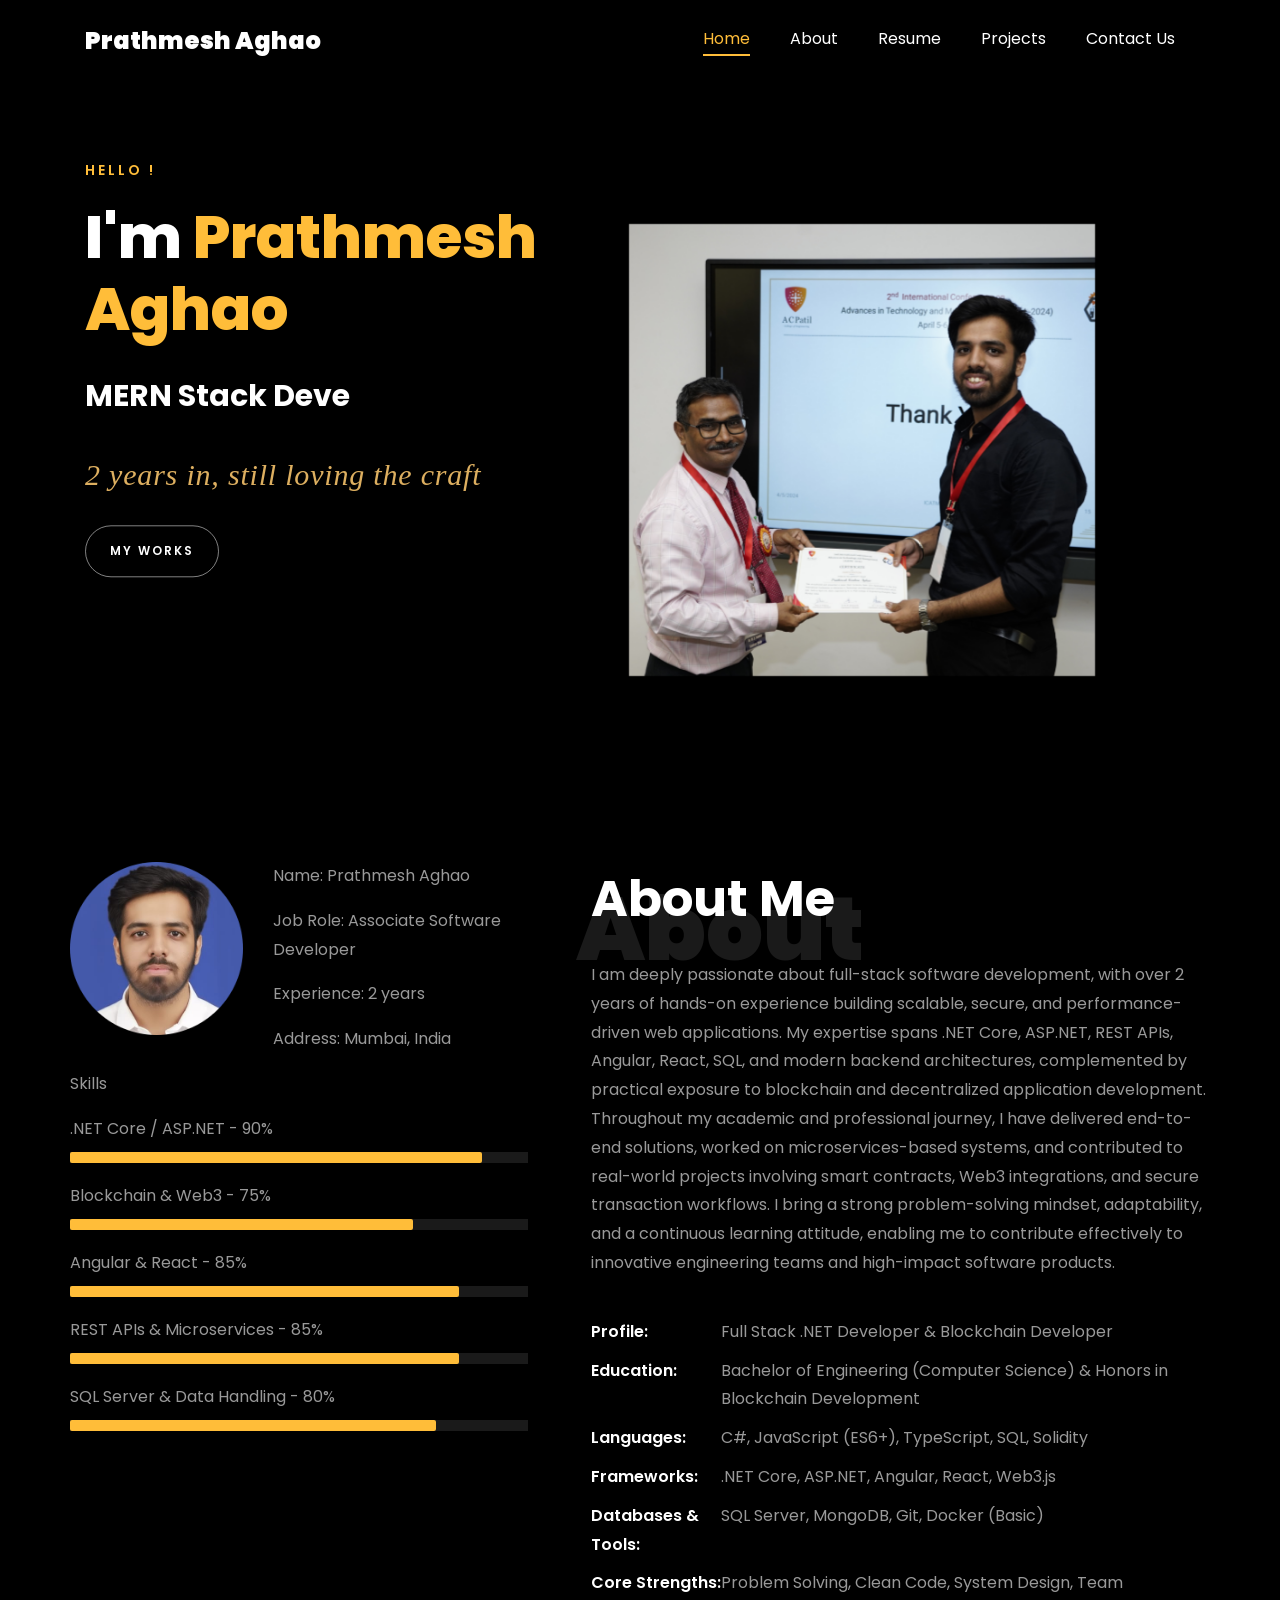
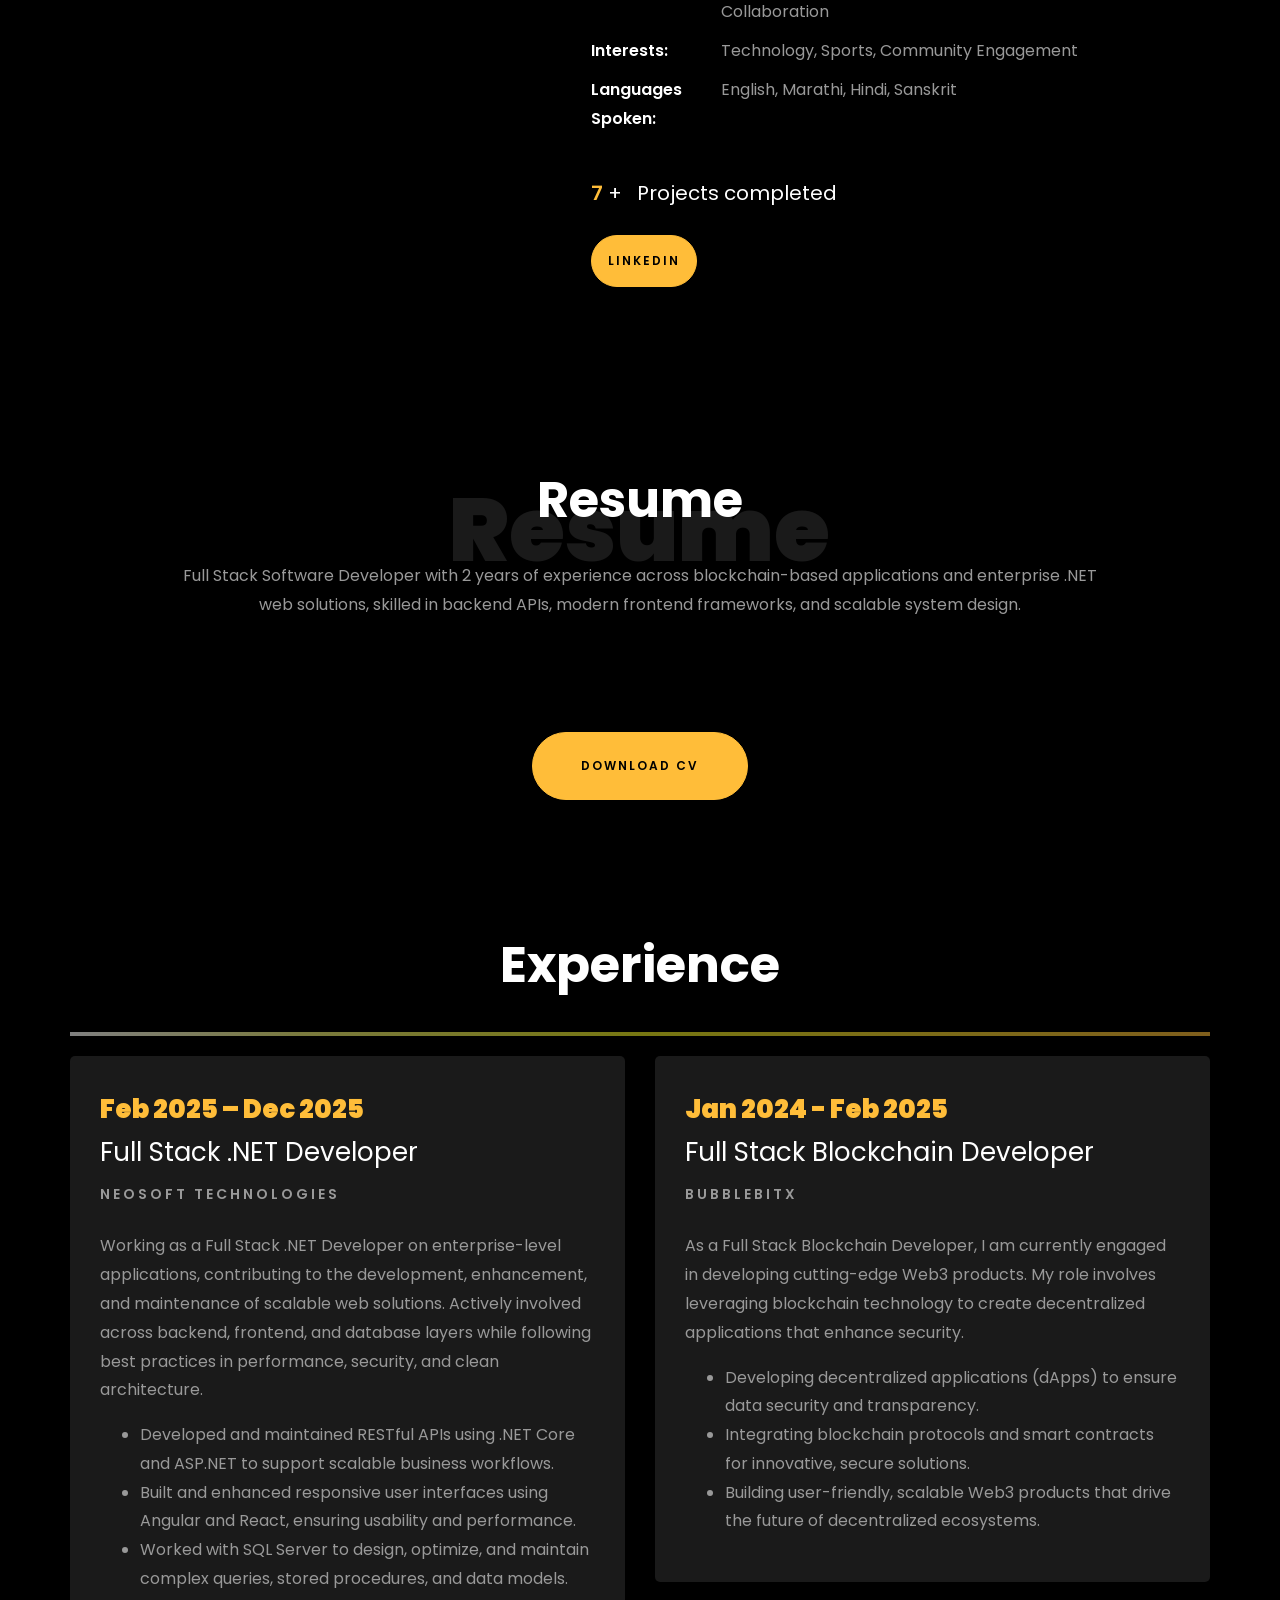
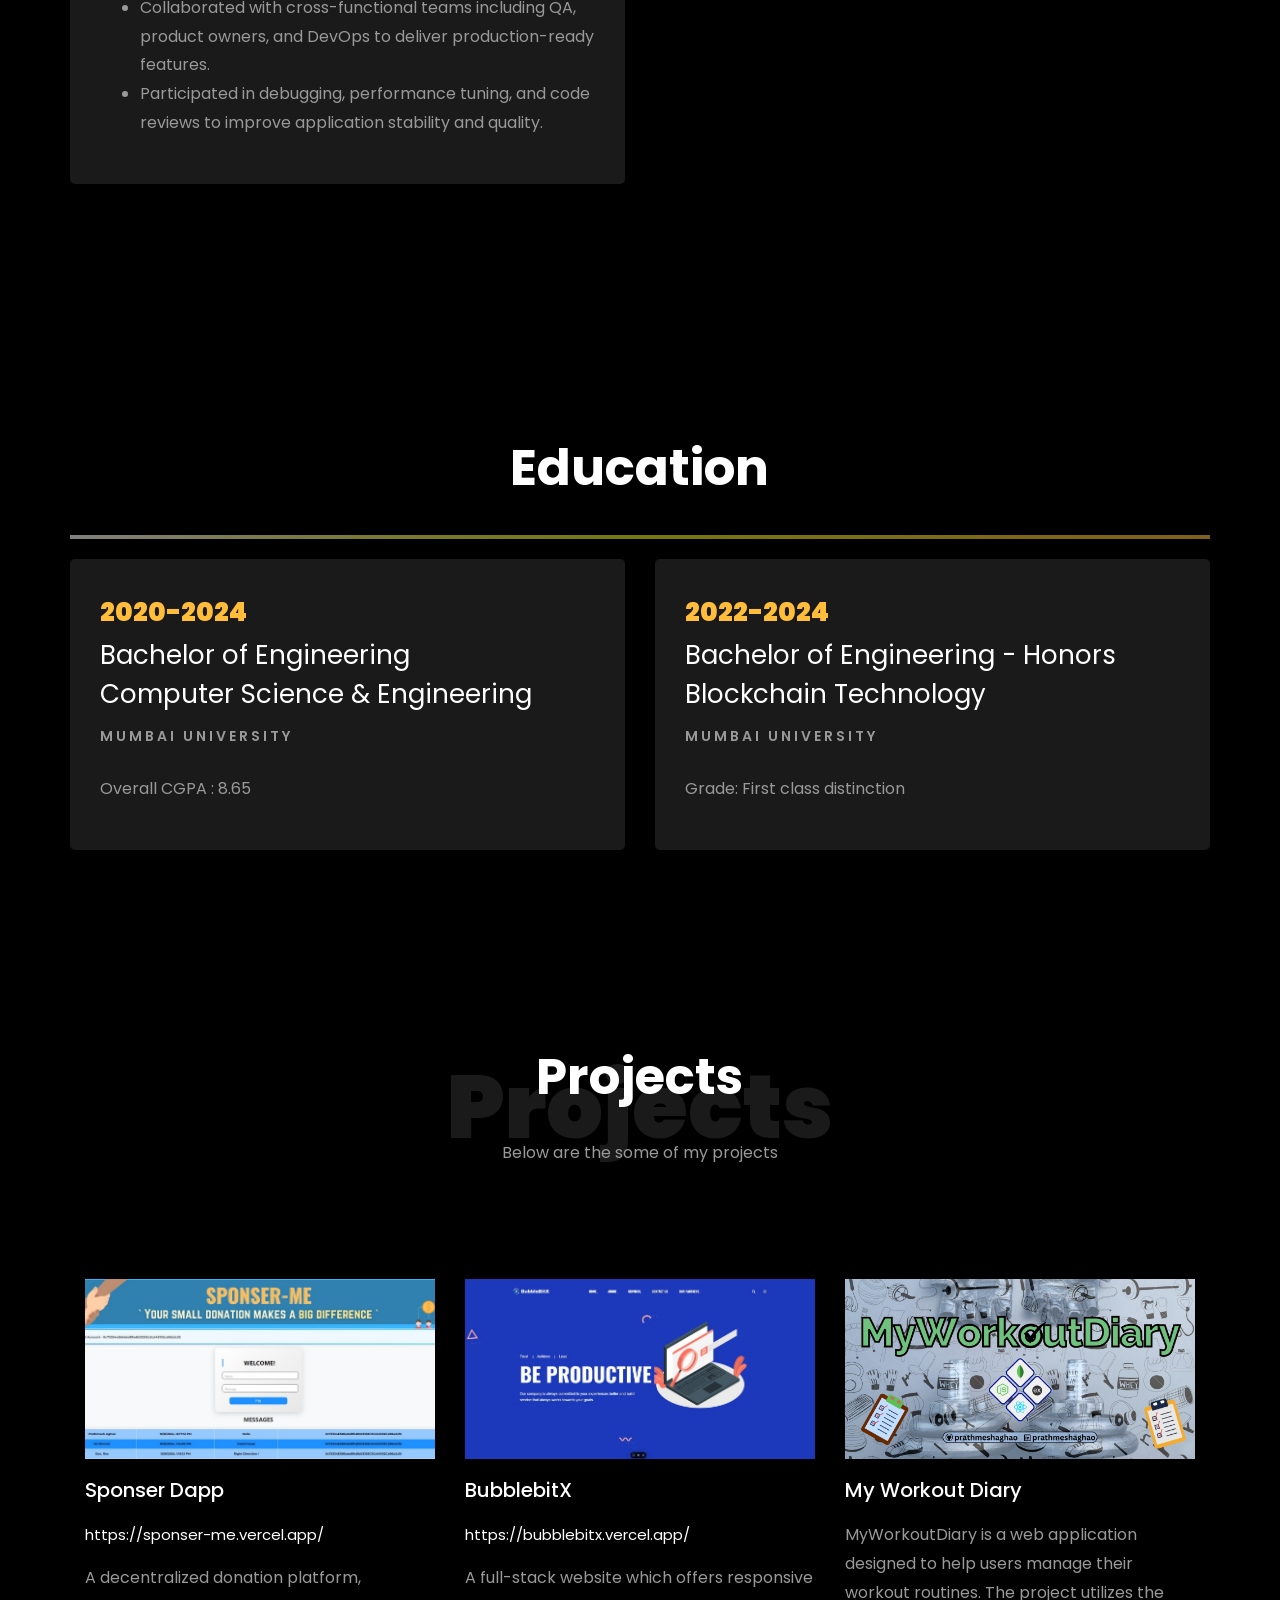
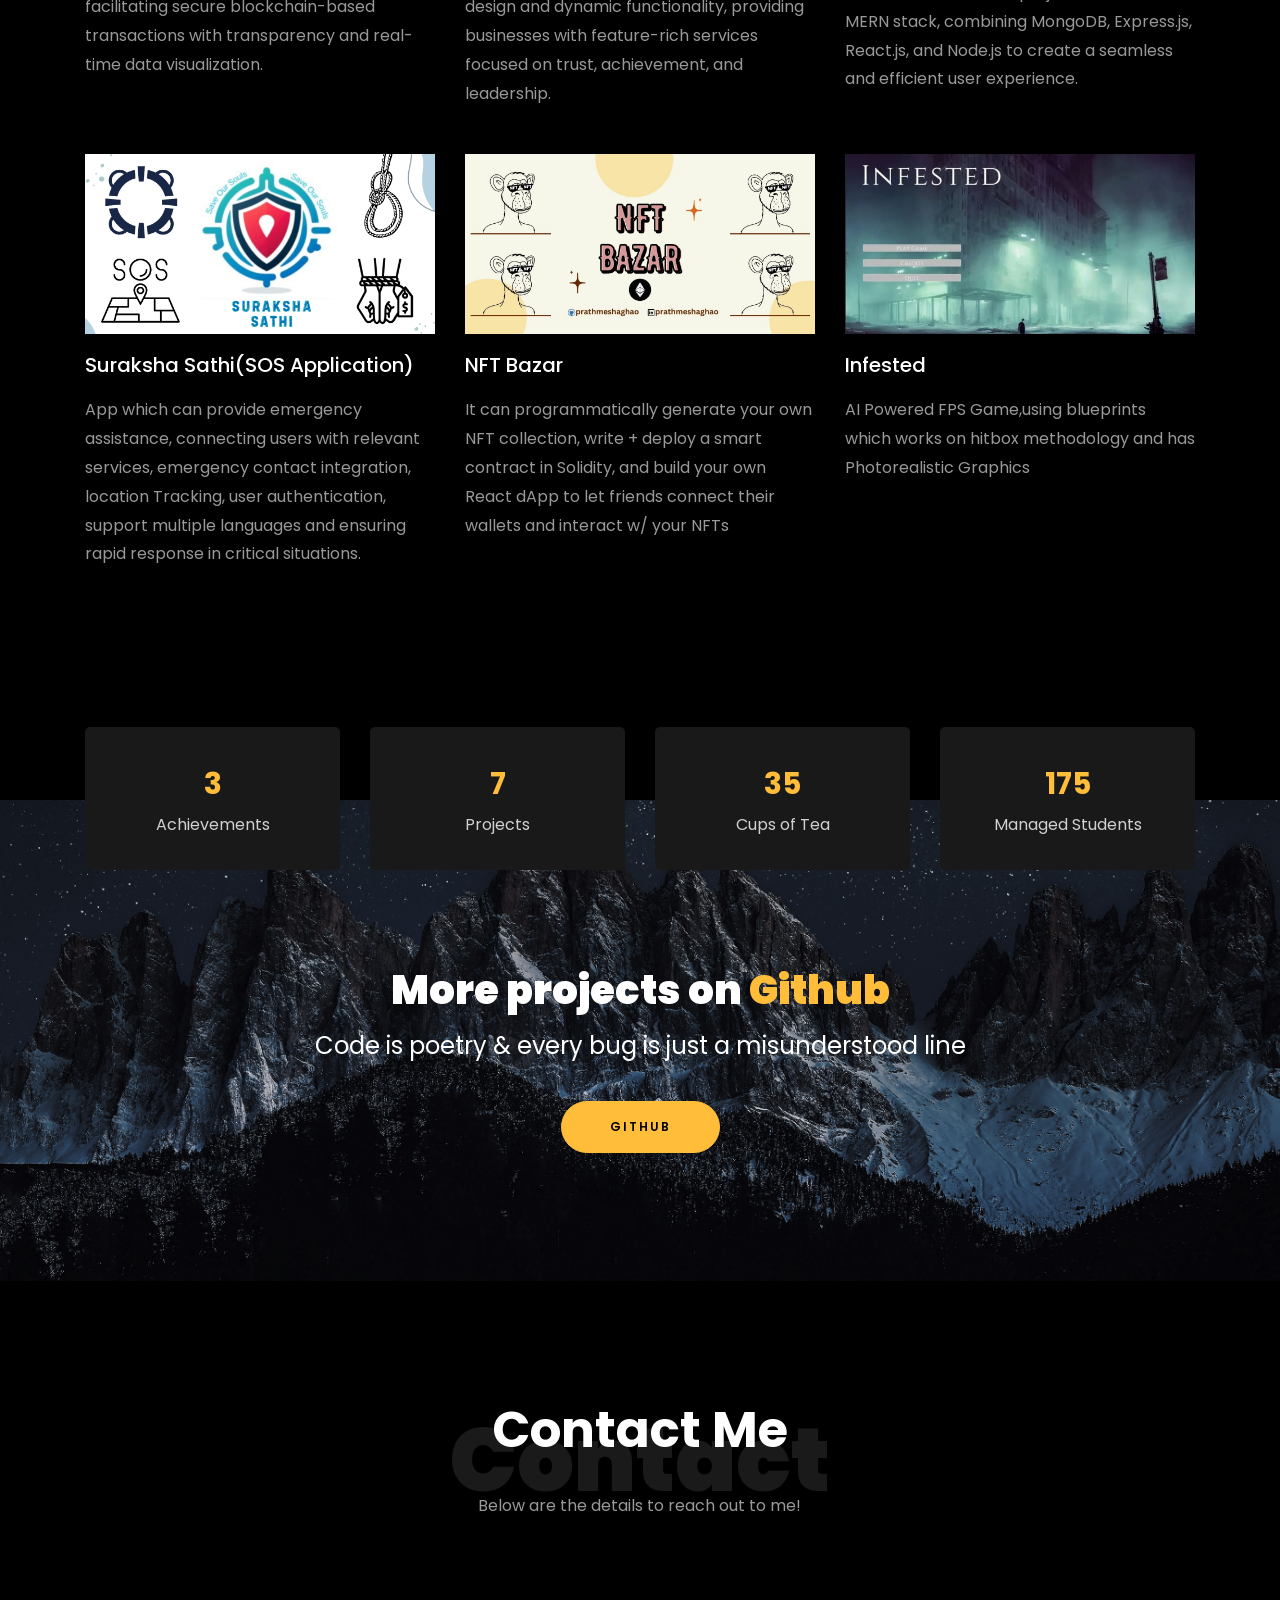
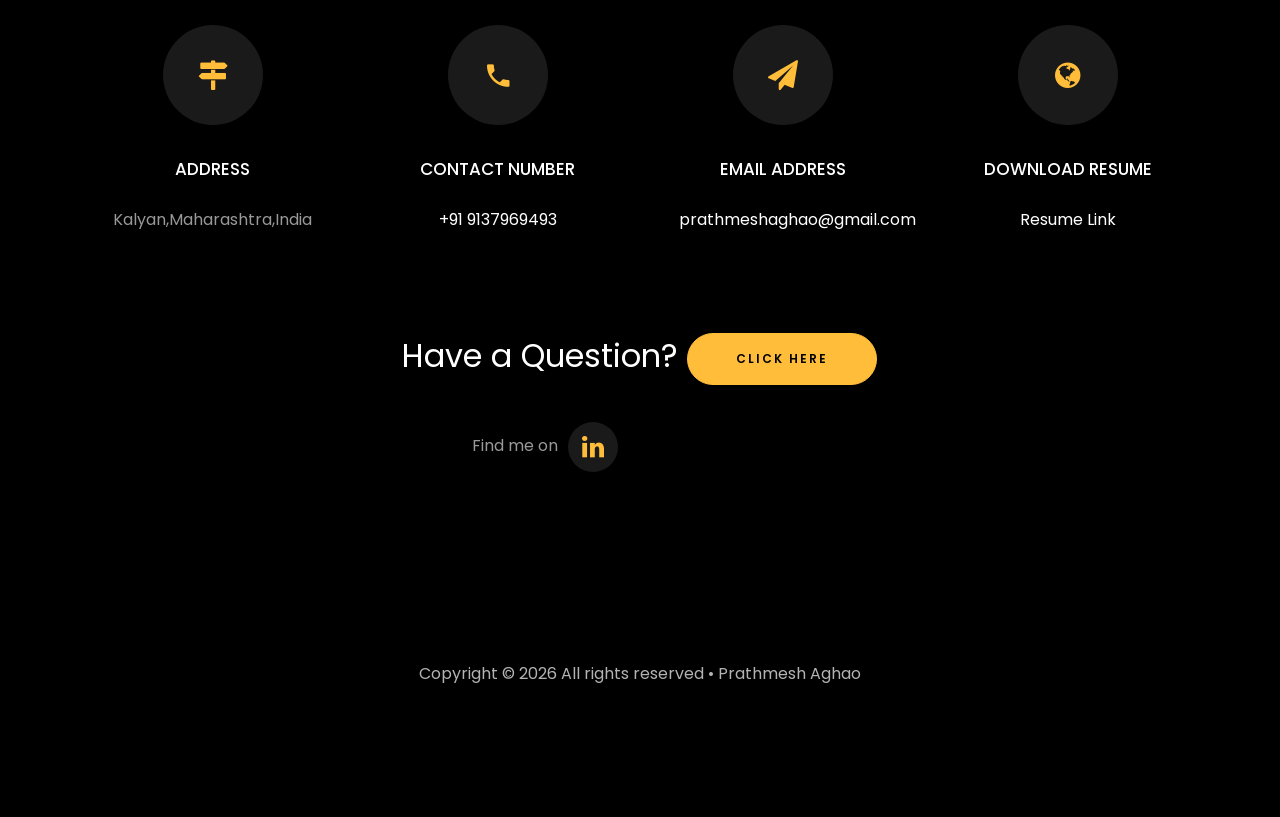
==== index.html @ 114ba1f9 "changed a project link" ====
<!DOCTYPE html>
<html lang="en">

<head>
	<title>Prathmesh Aghao | Full Stack Developer</title>
	<meta charset="utf-8">
	<meta name="viewport" content="width=device-width, initial-scale=1, shrink-to-fit=no">

	<link href="https://fonts.googleapis.com/css?family=Poppins:100,200,300,400,500,600,700,800,900" rel="stylesheet">

	<link rel="stylesheet" href="css/open-iconic-bootstrap.min.css">
	<link rel="stylesheet" href="css/animate.css">

	<link rel="stylesheet" href="css/owl.carousel.min.css">
	<link rel="stylesheet" href="css/owl.theme.default.min.css">
	<link rel="stylesheet" href="css/magnific-popup.css">

	<link rel="stylesheet" href="css/aos.css">

	<link rel="stylesheet" href="css/ionicons.min.css">

	<link rel="stylesheet" href="css/flaticon.css">
	<link rel="stylesheet" href="css/icomoon.css">
	<link rel="stylesheet" href="css/style.css">


	<link rel="icon" href="/favicon.ico" type="image/x-icon">
	<link rel="shortcut icon" href="/favicon.ico" type="image/x-icon">

	<style>
		/*======================================
//--//-->   ABOUT
======================================*/

		.about-mf .box-shadow-full {
			padding-top: 4rem;
			padding-bottom: 4rem;
		}

		.about-mf .about-img {
			margin-bottom: 2rem;
		}

		.about-mf .about-img img {
			margin-left: 10px;
		}


		.skill-mf .progress {
			/* background-color: #cde1f8; */
			margin: .5rem 0 1.2rem 0;
			border-radius: 0;
			height: .7rem;
		}

		.skill-mf .progress .progress-bar {
			height: .7rem;
			background-color: #ffbd39;
		}


		/* Animation styles */
		#typing-animation {
			position: relative;
			font-size: 30px;
			font-weight: bold;
			color: rgb(255, 255, 255);
			overflow: hidden;
			white-space: nowrap;
			animation: typing 3s steps(20, end) infinite;
		}

		#typing-animation:before {
			content: "";
			/* position: absolute; */
			top: 0;
			left: 0;
			width: 0;
			height: 100%;
			background-color: #ccc;
			animation: typing-cursor 0.5s ease-in-out infinite;
		}

		@keyframes typing {
			from {
				width: 0;
			}

			to {
				width: 100%;
			}
		}

		@keyframes typing-cursor {
			from {
				width: 5px;
			}

			to {
				width: 0;
			}
		}


		/* project image zoom effect */

		.zoom-effect {
			overflow: hidden;
			transition: transform 0.3s ease-out;
		}

		.zoom-effect:hover {
			transform: scale(1.1);
		}

		.handwritten {
			font-family: 'Caveat', 'Patrick Hand', cursive;
			font-style: italic;
			font-weight: 500;
			letter-spacing: 0.8px;
			color: #f5c26b;
			/* softer warm yellow */
			opacity: 0.9;
		}
	</style>


</head>

<body data-spy="scroll" data-target=".site-navbar-target" data-offset="300">


	<nav class="navbar navbar-expand-lg navbar-dark ftco_navbar ftco-navbar-light site-navbar-target" id="ftco-navbar">
		<div class="container">
			<a class="navbar-brand" href="index.html">Prathmesh Aghao</a>
			<button class="navbar-toggler js-fh5co-nav-toggle fh5co-nav-toggle" type="button" data-toggle="collapse"
				data-target="#ftco-nav" aria-controls="ftco-nav" aria-expanded="false" aria-label="Toggle navigation">
				<span class="oi oi-menu"></span> Menu
			</button>

			<div class="collapse navbar-collapse" id="ftco-nav">
				<ul class="navbar-nav nav ml-auto">
					<li class="nav-item"><a href="#home-section" class="nav-link"><span>Home</span></a></li>
					<li class="nav-item"><a href="#about-section" class="nav-link"><span>About</span></a></li>
					<li class="nav-item"><a href="#resume-section" class="nav-link"><span>Resume</span></a></li>
					<li class="nav-item"><a href="#project-section" class="nav-link"><span>Projects</span></a></li>
					<li class="nav-item"><a href="#contact-section" class="nav-link"><span>Contact Us</span></a></li>
				</ul>
			</div>
		</div>
	</nav>
	<section id="home-section" class="hero">
		<div class="home-slider  owl-carousel">
			<div class="slider-item ">
				<div class="overlay"></div>
				<div class="container">
					<div class="row d-md-flex no-gutters slider-text align-items-end justify-content-end"
						data-scrollax-parent="true">
						<div class="one-third js-fullheight order-md-last img"
							style="background-image: url('/images/bg_3.jpg'); background-size: 70% auto;">

							<div class="overlay"></div>
						</div>
						<div class="one-forth d-flex  align-items-center ftco-animate"
							data-scrollax=" properties: { translateY: '70%' }">
							<div class="text">
								<span class="subheading">Hello !</span>
								<h1 class="mb-4 mt-3">I'm <span>Prathmesh Aghao</span></h1>

								<!-- Element to contain animated typing -->
								<span id="typing-animation"></span>

								<script>

									// Initialize the typing animation
									const typingAnimationElement = document.getElementById('typing-animation');

									// Create an array of typing text
									const typingTexts = [
										'MERN Stack Developer',
										'.NET Developer',
										'Blockchain Developer',
									];

									// Create a function to display the typing animation for a given text
									function playTypingAnimation(text) {
										// Loop through each character and add it to the element
										for (let i = 0; i < text.length; i++) {
											setTimeout(() => {
												typingAnimationElement.textContent += text[i];
											}, i * 200); // Increase the delay to slow down the typing animation
										}

										// Once the animation is complete, reset the text and start over
										setTimeout(() => {
											typingAnimationElement.textContent = '';
											playTypingAnimation(typingTexts[(typingTexts.indexOf(text) + 1) % typingTexts.length]);
										}, text.length * 200);
									}

									// Start the typing animation loop
									playTypingAnimation(typingTexts[0]);

								</script>

								<br>
								<br>
								<!-- <h2>Freelancer</h2> -->
								<h2 class="d-flex handwritten" style="margin-bottom: 0">
									2 years in, still loving the craft
								</h2>
								<br>

								<a href="https://github.com/prathmeshaghao	" class="btn btn-white btn-outline-white py-3 px-4">My
									works</a></p>
							</div>
						</div>
					</div>
				</div>
			</div>
		</div>
	</section>



	<section class="ftco-about img ftco-section ftco-no-pb" id="about-section">
		<div class="container">
			<div class="row">
				<div class="row d-flex align-items-stretch">
					<!-- <div class="row d-flex"> -->
					<div class="col-md-6 col-lg-5 d-flex">
						<div class="img-about img d-flex align-items-stretch">
							<div class="overlay">
								<div class="row">
									<div class="col-sm-6 col-md-5">
										<div class="about-img">
											<img src="images/about-me.png" class="img-fluid rounded b-shadow-a" alt="">
										</div>
									</div>
									<!-- Details next to profile image -->
									<div class="col-sm-6 col-md-7">
										<div class="about-info">
											<p><span class="title-s">Name: </span> <span>Prathmesh Aghao</span></p>
											<p><span class="title-s">Job Role: </span> <span>Associate Software Developer</span></p>
											<p><span class="title-s">Experience: </span> <span>2 years</span></p>
											<p><span class="title-s">Address: </span> <span>Mumbai, India</span></p>
										</div>
									</div>
								</div>

								<div class="skill-mf">
									<p class="title-s">Skills</p>

									<span>.NET Core / ASP.NET</span> <span class="pull-right"> - 90%</span>
									<div class="progress">
										<div class="progress-bar" role="progressbar" style="width: 90%;" aria-valuenow="90"
											aria-valuemin="0" aria-valuemax="100"></div>
									</div>

									<span>Blockchain & Web3</span> <span class="pull-right">- 75%</span>
									<div class="progress">
										<div class="progress-bar" role="progressbar" style="width: 75%;" aria-valuenow="75"
											aria-valuemin="0" aria-valuemax="100"></div>
									</div>

									<span>Angular & React</span> <span class="pull-right"> - 85%</span>
									<div class="progress">
										<div class="progress-bar" role="progressbar" style="width: 85%;" aria-valuenow="85"
											aria-valuemin="0" aria-valuemax="100"></div>
									</div>

									<span>REST APIs & Microservices</span> <span class="pull-right"> - 85%</span>
									<div class="progress">
										<div class="progress-bar" role="progressbar" style="width: 85%;" aria-valuenow="85"
											aria-valuemin="0" aria-valuemax="100"></div>
									</div>

									<span>SQL Server & Data Handling</span> <span class="pull-right"> - 80%</span>
									<div class="progress">
										<div class="progress-bar" role="progressbar" style="width: 80%;" aria-valuenow="80"
											aria-valuemin="0" aria-valuemax="100"></div>
									</div>

								</div>

							</div>
						</div>
					</div>

					<div class="col-md-6 col-lg-7 pl-lg-5 pb-5">
						<div class="row justify-content-start pb-3">
							<div class="col-md-12 heading-section ftco-animate">

								<h1 class="big">About</h1>
								<h2 class="mb-4">About Me</h2>

								<p>
									I am deeply passionate about full-stack software development, with over 2 years of hands-on experience
									building scalable, secure, and performance-driven web applications. My expertise spans .NET Core,
									ASP.NET, REST APIs, Angular, React, SQL, and modern backend architectures, complemented by practical
									exposure to blockchain and decentralized application development. Throughout my academic and
									professional journey, I have delivered end-to-end solutions, worked on microservices-based systems,
									and contributed to real-world projects involving smart contracts, Web3 integrations, and secure
									transaction workflows. I bring a strong problem-solving mindset, adaptability, and a continuous
									learning attitude, enabling me to contribute effectively to innovative engineering teams and
									high-impact software products.
								</p>
								<ul class="about-info mt-4 px-md-0 px-2">
									<li class="d-flex"><span>Profile:</span> <span>Full Stack .NET Developer & Blockchain Developer</span>
									</li>
									<li class="d-flex"><span>Education:</span> <span>Bachelor of Engineering (Computer Science) & Honors
											in Blockchain Development</span></li>
									<li class="d-flex"><span>Languages:</span> <span>C#, JavaScript (ES6+), TypeScript, SQL,
											Solidity</span></li>
									<li class="d-flex"><span>Frameworks:</span> <span>.NET Core, ASP.NET, Angular, React, Web3.js</span>
									</li>
									<li class="d-flex"><span>Databases & Tools:</span> <span>SQL Server, MongoDB, Git, Docker
											(Basic)</span></li>
									<li class="d-flex"><span>Core Strengths:</span> <span>Problem Solving, Clean Code, System Design, Team
											Collaboration</span></li>
									<li class="d-flex"><span>Interests:</span> <span>Technology, Sports, Community Engagement</span></li>
									<li class="d-flex"><span>Languages Spoken:</span> <span>English, Marathi, Hindi, Sanskrit</span></li>
								</ul>

							</div>
						</div>


						<div class="counter-wrap ftco-animate d-flex mt-md-3">
							<div class="text">
								<p class="mb-4">
									<span class="number" data-number="20">0</span> <span>+</span>
									<span>&nbsp; Projects completed</span>
								</p>
								<p><a href="https://www.linkedin.com/in/prathmeshaghao/" class="btn btn-primary py-3 px-3">LinkedIn</a>
								</p>
							</div>
						</div>
					</div>
				</div>
			</div>
		</div>
	</section>




	<section class="ftco-section ftco-no-pb" id="resume-section">
		<div class="container">
			<div class="row justify-content-center pb-5">
				<div class="col-md-10 heading-section text-center ftco-animate">
					<h1 class="big big-2">Resume</h1>
					<h2 class="mb-4">Resume</h2>
					<p>
						Full Stack Software Developer with 2 years of experience across blockchain-based applications and enterprise
						.NET web solutions, skilled in backend APIs, modern frontend frameworks, and scalable system design.
					</p>
				</div>
			</div>

			<div class="row justify-content-center mt-5">
				<div class="col-md-6 text-center ftco-animate">
					<p><a href="https://drive.google.com/file/d/1l6swb8__21oPeBD06qDTNeHBqOaDceTZ/view?usp=sharing"
							class="btn btn-primary py-4 px-5">Download CV</a></p>
				</div>
			</div>
		</section>		

			<section class="ftco-section ftco-no-pb" id="resume-section">
		<div class="container">
			<div class="row justify-content-center pb-5">
				<div class="col-md-10 heading-section text-center ftco-animate">
					<!-- <h1 class="big big-2">Experience</h1> -->
					<h2 class="mb-4">Experience</h2>
				</div>
				<div class="underline"></div>
			<br>

			<div class="row">
				<div class="col-md-6">
					<div class="resume-wrap ftco-animate">
						<span class="date">Feb 2025 – Dec 2025</span>
						<h2>Full Stack .NET Developer</h2>
						<span class="position">Neosoft Technologies</span>

						<p class="mt-4">
							Working as a Full Stack .NET Developer on enterprise-level applications, contributing to the development,
							enhancement, and maintenance of scalable web solutions. Actively involved across backend, frontend, and
							database layers while following best practices in performance, security, and clean architecture.
						</p>

						<ul>
							<li>Developed and maintained RESTful APIs using .NET Core and ASP.NET to support scalable business
								workflows.</li>
							<li>Built and enhanced responsive user interfaces using Angular and React, ensuring usability and
								performance.</li>
							<li>Worked with SQL Server to design, optimize, and maintain complex queries, stored procedures, and data
								models.</li>
							<li>Collaborated with cross-functional teams including QA, product owners, and DevOps to deliver
								production-ready features.</li>
							<li>Participated in debugging, performance tuning, and code reviews to improve application stability and
								quality.</li>
						</ul>

					</div>

				</div>
				<div class="col-md-6">
					<div class="resume-wrap ftco-animate">
						<span class="date">Jan 2024 - Feb 2025</span>
						<h2>Full Stack Blockchain Developer</h2>
						<span class="position">BubblebitX</span>
						<p class="mt-4">As a Full Stack Blockchain Developer, I am currently engaged in developing cutting-edge Web3
							products. My role involves leveraging blockchain technology to create decentralized applications that
							enhance security.
						<ul>
							<li>Developing decentralized applications (dApps) to ensure data security and transparency.</li>
							<li>Integrating blockchain protocols and smart contracts for innovative, secure solutions.</li>
							<li>Building user-friendly, scalable Web3 products that drive the future of decentralized ecosystems.</li>
						</ul>
						</p>

					</div>

				</div>
			</div>
			</section>	
			<br>
			<br>

			<section class="ftco-section ftco-no-pb" id="resume-section">
		<div class="container">
			<div class="row justify-content-center pb-5">
				<div class="col-md-10 heading-section text-center ftco-animate">
					<!-- <h1 class="big big-2">Experience</h1> -->
					<h2 class="mb-4">Education</h2>
						</div>
						<div class="underline"></div>
			<br>

			<div class="row">
				<div class="col-md-6">
					<div class="resume-wrap ftco-animate">
						<span class="date">2020-2024</span>
						<h2>Bachelor of Engineering 
							<br>
						Computer Science & Engineering</h2>
						<span class="position">Mumbai University</span>
						<p class="mt-4">Overall CGPA : 8.65</p>
					</div>
				</div>

				<div class="col-md-6">
					<div class="resume-wrap ftco-animate">
						<span class="date">2022-2024</span>
						<h2>Bachelor of Engineering - Honors
							Blockchain Technology</h2>
						<span class="position">Mumbai University</span>
						<p class="mt-4">Grade: First class distinction</p>
					</div>
				</div>
			</div>

			
		</div>
	</section>



	<section class="ftco-section" id="project-section">
		<div class="container">
			<div class="row justify-content-center mb-5 pb-5">
				<div class="col-md-7 heading-section text-center ftco-animate">
					<h1 class="big big-2">Projects</h1>
					<h2 class="mb-4">Projects</h2>
					<p>Below are the some of my projects</p>
				</div>
			</div>

			<div class="row d-flex">
				<div class="col-md-4 d-flex ftco-animate">
					<div class="blog-entry justify-content-end">
						<a href="https://github.com/prathmeshaghao/sponserme" class="block-20 zoom-effect"
							style="background-image: url('images/proj_4.jpeg');">
						</a>
						<div class="text mt-3 float-right d-block">
							<h3 class="heading"><a href="https://sponser-me.vercel.app/">Sponser Dapp</a></h3>
							<p style="font-size: 15px;">
								<a href="https://sponser-me.vercel.app/" style="color: #ffffff; text-decoration: none;"
									onmouseover="this.style.color='#e89898';" onmouseout="this.style.color='#3ee283';">
									https://sponser-me.vercel.app/
								</a>
							</p>

							<p>A decentralized donation platform, facilitating secure blockchain-based transactions with transparency
								and real-time data visualization.</p>
						</div>
					</div>
				</div>




				<div class="col-md-4 d-flex ftco-animate">
					<div class="blog-entry justify-content-end">
						<a href="https://github.com/prathmeshaghao/NFTBazar" class="block-20 zoom-effect"
							style="background-image: url('images/proj_6.jpg');">
						</a>
						<div class="text mt-3 float-right d-block">

							<h3 class="heading"><a href="https://bubblebitxdeployment.vercel.app/">BubblebitX</a></h3>

							<p style="font-size: 15px;">
								<a href="https://bubblebitx.vercel.app/" style="color: #ffffff; text-decoration: none;"
									onmouseover="this.style.color='#e89898';" onmouseout="this.style.color='#3ee283';">
									https://bubblebitx.vercel.app/
								</a>
							</p>

							<p> A full-stack website which offers responsive design and dynamic functionality, providing businesses
								with feature-rich services focused on trust, achievement, and leadership.

							</p>
						</div>
					</div>
				</div>


				<div class="col-md-4 d-flex ftco-animate">
					<div class="blog-entry justify-content-end">
						<a href="https://github.com/prathmeshaghao/MyWorkoutDairy" class="block-20 zoom-effect"
							style="background-image: url('images/proj_2.png');">
						</a>
						<div class="text mt-3 float-right d-block">

							<h3 class="heading"><a href="https://github.com/prathmeshaghao/MyWorkoutDairy">My Workout Diary</a></h3>
							<p>MyWorkoutDiary is a web application designed to help users manage their workout routines. The project
								utilizes the MERN stack, combining MongoDB, Express.js, React.js, and Node.js to create a seamless and
								efficient user experience.</p>
						</div>
					</div>
				</div>


				<div class="col-md-4 d-flex ftco-animate">
					<div class="blog-entry">
						<a href="https://github.com/prathmeshaghao/Suraksha_Sathi" class="block-20 zoom-effect"
							style="background-image: url('images/proj_3.png');">
						</a>
						<div class="text mt-3 float-right d-block">

							<h3 class="heading"><a href="https://github.com/prathmeshaghao/Suraksha_Sathi">Suraksha Sathi(SOS
									Application)</a></h3>
							<p>App which can provide emergency assistance, connecting users with relevant services, emergency contact
								integration, location Tracking, user authentication, support multiple languages and ensuring rapid
								response in critical situations.</p>
						</div>
					</div>
				</div>


				<!-- added justify-content-center to center align the last two projects -->


				<div class="col-md-4 d-flex ftco-animate">
					<div class="blog-entry justify-content-end">
						<a href="https://github.com/prathmeshaghao/NFTBazar" class="block-20 zoom-effect"
							style="background-image: url('images/proj_1.jpg');">
						</a>
						<div class="text mt-3 float-right d-block">

							<h3 class="heading"><a href="https://github.com/prathmeshaghao/NFTBazar">NFT Bazar</a></h3>
							<p>It can programmatically generate your own NFT collection, write + deploy a smart contract in Solidity,
								and build your own React dApp to let friends connect their wallets and interact w/ your NFTs </p>
						</div>
					</div>
				</div>


				<div class="col-md-4 d-flex ftco-animate">
					<div class="blog-entry justify-content-end">
						<a href="#" class="block-20 zoom-effect" style="background-image: url('images/proj_5.jpeg');">
						</a>
						<div class="text mt-3 float-right d-block">

							<h3 class="heading"><a href="#">Infested</a></h3>
							<p>AI Powered FPS Game,using blueprints which works on hitbox methodology and has Photorealistic Graphics
							</p>
						</div>
					</div>
				</div>
			</div>
		</div>
	</section>

	<section class="ftco-section ftco-no-pt ftco-no-pb ftco-counter img" id="section-counter">
		<div class="container">
			<div class="row d-md-flex align-items-center">
				<div class="col-md d-flex justify-content-center counter-wrap ftco-animate">
					<div class="block-18">
						<div class="text">
							<strong class="number" data-number="10">0</strong>
							<span>Achievements</span>
						</div>
					</div>
				</div>
				<div class="col-md d-flex justify-content-center counter-wrap ftco-animate">
					<div class="block-18">
						<div class="text">
							<strong class="number" data-number="20">0</strong>
							<span>Projects</span>
						</div>
					</div>
				</div>
				<div class="col-md d-flex justify-content-center counter-wrap ftco-animate">
					<div class="block-18">
						<div class="text">
							<strong class="number" data-number="100">0</strong>
							<span>Cups of Tea</span>
						</div>
					</div>
				</div>
				<div class="col-md d-flex justify-content-center counter-wrap ftco-animate">
					<div class="block-18">
						<div class="text">
							<strong class="number" data-number="500">0</strong>
							<span>Managed Students</span>
						</div>
					</div>
				</div>
			</div>
		</div>

		<div class="ftco-section ftco-hireme img margin-top" style="background-image: url(images/bg_1.jpg)">
			<!-- <div class="container"> -->
			<div class="row justify-content-center">
				<div class="col-md-7 ftco-animate text-center">
					<h2>More projects on<span> Github </span> </h2>
					<div class="heading">
						<h4> Code is poetry & every bug is just a misunderstood line </h4>
						<br>
						<p><a href="https://github.com/prathmeshaghao" class="btn btn-primary py-3 px-5">GitHub</a></p>
					</div>
				</div>
			</div>
			<!-- </div> -->
		</div>
	</section>



	<section class="ftco-section contact-section ftco-no-pb" id="contact-section">
		<div class="container">
			<div class="row justify-content-center mb-5 pb-3">
				<div class="col-md-7 heading-section text-center ftco-animate">
					<h1 class="big big-2">Contact</h1>
					<h2 class="mb-4">Contact Me</h2>
					<p>Below are the details to reach out to me!</p>
				</div>
			</div>

			<div class="row d-flex contact-info mb-5">
				<div class="col-md-6 col-lg-3 d-flex ftco-animate">
					<div class="align-self-stretch box p-4 text-center">
						<div class="icon d-flex align-items-center justify-content-center">
							<span class="icon-map-signs"></span>
						</div>
						<h3 class="mb-4">Address</h3>
						<p>Kalyan,Maharashtra,India</p>
					</div>
				</div>
				<div class="col-md-6 col-lg-3 d-flex ftco-animate">
					<div class="align-self-stretch box p-4 text-center">
						<div class="icon d-flex align-items-center justify-content-center">
							<span class="icon-phone2"></span>
						</div>
						<h3 class="mb-4">Contact Number</h3>
						<p><a href="tel:9137969493">+91 9137969493</a></p>
					</div>
				</div>
				<div class="col-md-6 col-lg-3 d-flex ftco-animate">
					<div class="align-self-stretch box p-4 text-center">
						<div class="icon d-flex align-items-center justify-content-center">
							<span class="icon-paper-plane"></span>
						</div>
						<h3 class="mb-4">Email Address</h3>
						<p><a href="mailto:prathmeshaghao@gmail.com">prathmeshaghao@gmail.com</a></p>
					</div>
				</div>
				<div class="col-md-6 col-lg-3 d-flex ftco-animate">
					<div class="align-self-stretch box p-4 text-center">
						<div class="icon d-flex align-items-center justify-content-center">
							<span class="icon-globe"></span>
						</div>
						<h3 class="mb-4">Download Resume</h3>
						<p><a href="https://drive.google.com/file/d/1l6swb8__21oPeBD06qDTNeHBqOaDceTZ/view?usp=sharing">Resume
								Link</a></p>
					</div>
				</div>

				<div class="container">
					<br>
					<br>
					<div class="row justify-content-center">
						<div class="col-md-7 ftco-animate text-center">
							<h2>Have a<span> Question? </span> <a href="https://forms.gle/wN7hZ7jC5xFsMweU6"
									class="btn btn-primary py-3 px-5">Click Here</a> </h2>
						</div>
					</div>
					<br>
					<ul class="ftco-footer-social list-unstyled d-flex justify-content-center align-items-center mb-0">
						<li class="ftco-animate normal-txt">Find me on </li>
						<li class="ftco-animate"><a href="https://www.linkedin.com/in/prathmeshaghao/"><span
									class="icon-linkedin"></span></a></li>
						<li class="ftco-animate"><a href="https://github.com/prathmeshaghao"><span class="icon-github"></span></a>
						</li>
						<li class="ftco-animate"><a href="https://twitter.com/PrathmeshAghao"><span class="icon-twitter"></span></a>
						</li>
						<li class="ftco-animate"><a href="https://www.instagram.com/_al_habibi_09_/"><span
									class="icon-instagram"></span></a></li>
					</ul>
					<br>
				</div>
			</div>
	</section>




	<footer class="ftco-footer ftco-section">
		<div class="container">
			<div class="row">
				<div class="col-md-12 text-center">

					<!-- Link back to Colorlib can't be removed. Template is licensed under CC BY 3.0. -->
					<!-- 	<p>Copyright &copy;<script>document.write(new Date().getFullYear());</script> All rights reserved | This template is made with <i class="icon-heart color-danger" aria-hidden="true"></i> by <a href="https://colorlib.com" target="_blank">Colorlib</a></p> 
	 Link back to Colorlib can't be removed. Template is licensed under CC BY 3.0. -->


					<p><!-- Link back to Colorlib can't be removed. Template is licensed under CC BY 3.0. -->
						Copyright &copy;
						<script>document.write(new Date().getFullYear());</script> All rights reserved • Prathmesh Aghao </a>
						<!-- Link back to Colorlib can't be removed. Template is licensed under CC BY 3.0. -->
					</p>
				</div>
			</div>
		</div>
	</footer>


	<!-- loader -->
	<div id="ftco-loader" class="show fullscreen"><svg class="circular" width="48px" height="48px">
			<circle class="path-bg" cx="24" cy="24" r="22" fill="none" stroke-width="4" stroke="#eeeeee" />
			<circle class="path" cx="24" cy="24" r="22" fill="none" stroke-width="4" stroke-miterlimit="10"
				stroke="#F96D00" />
		</svg></div>


	<script src="js/jquery.min.js"></script>
	<script src="js/jquery-migrate-3.0.1.min.js"></script>
	<script src="js/popper.min.js"></script>
	<script src="js/bootstrap.min.js"></script>
	<script src="js/jquery.easing.1.3.js"></script>
	<script src="js/jquery.waypoints.min.js"></script>
	<script src="js/jquery.stellar.min.js"></script>
	<script src="js/owl.carousel.min.js"></script>
	<script src="js/jquery.magnific-popup.min.js"></script>
	<script src="js/aos.js"></script>
	<script src="js/jquery.animateNumber.min.js"></script>
	<script src="js/scrollax.min.js"></script>

	<script src="js/main.js"></script>

</body>

</html>
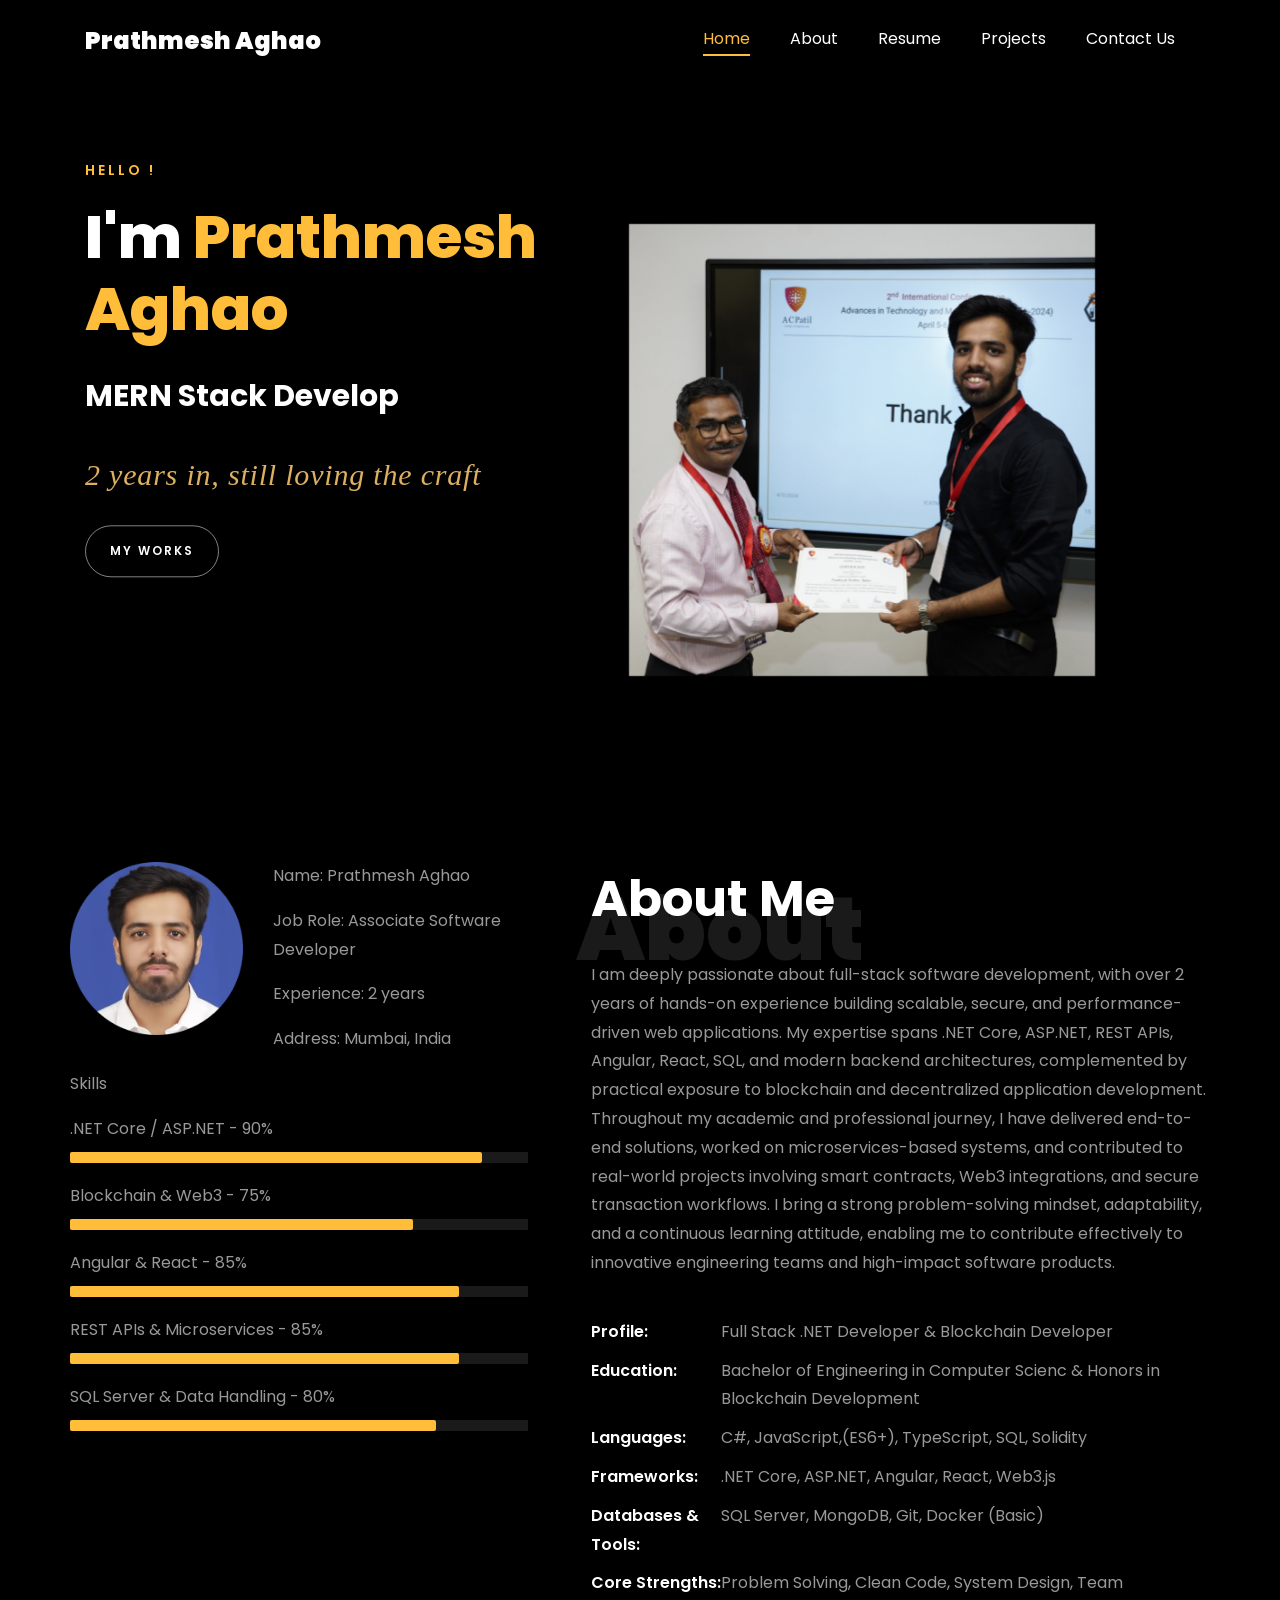
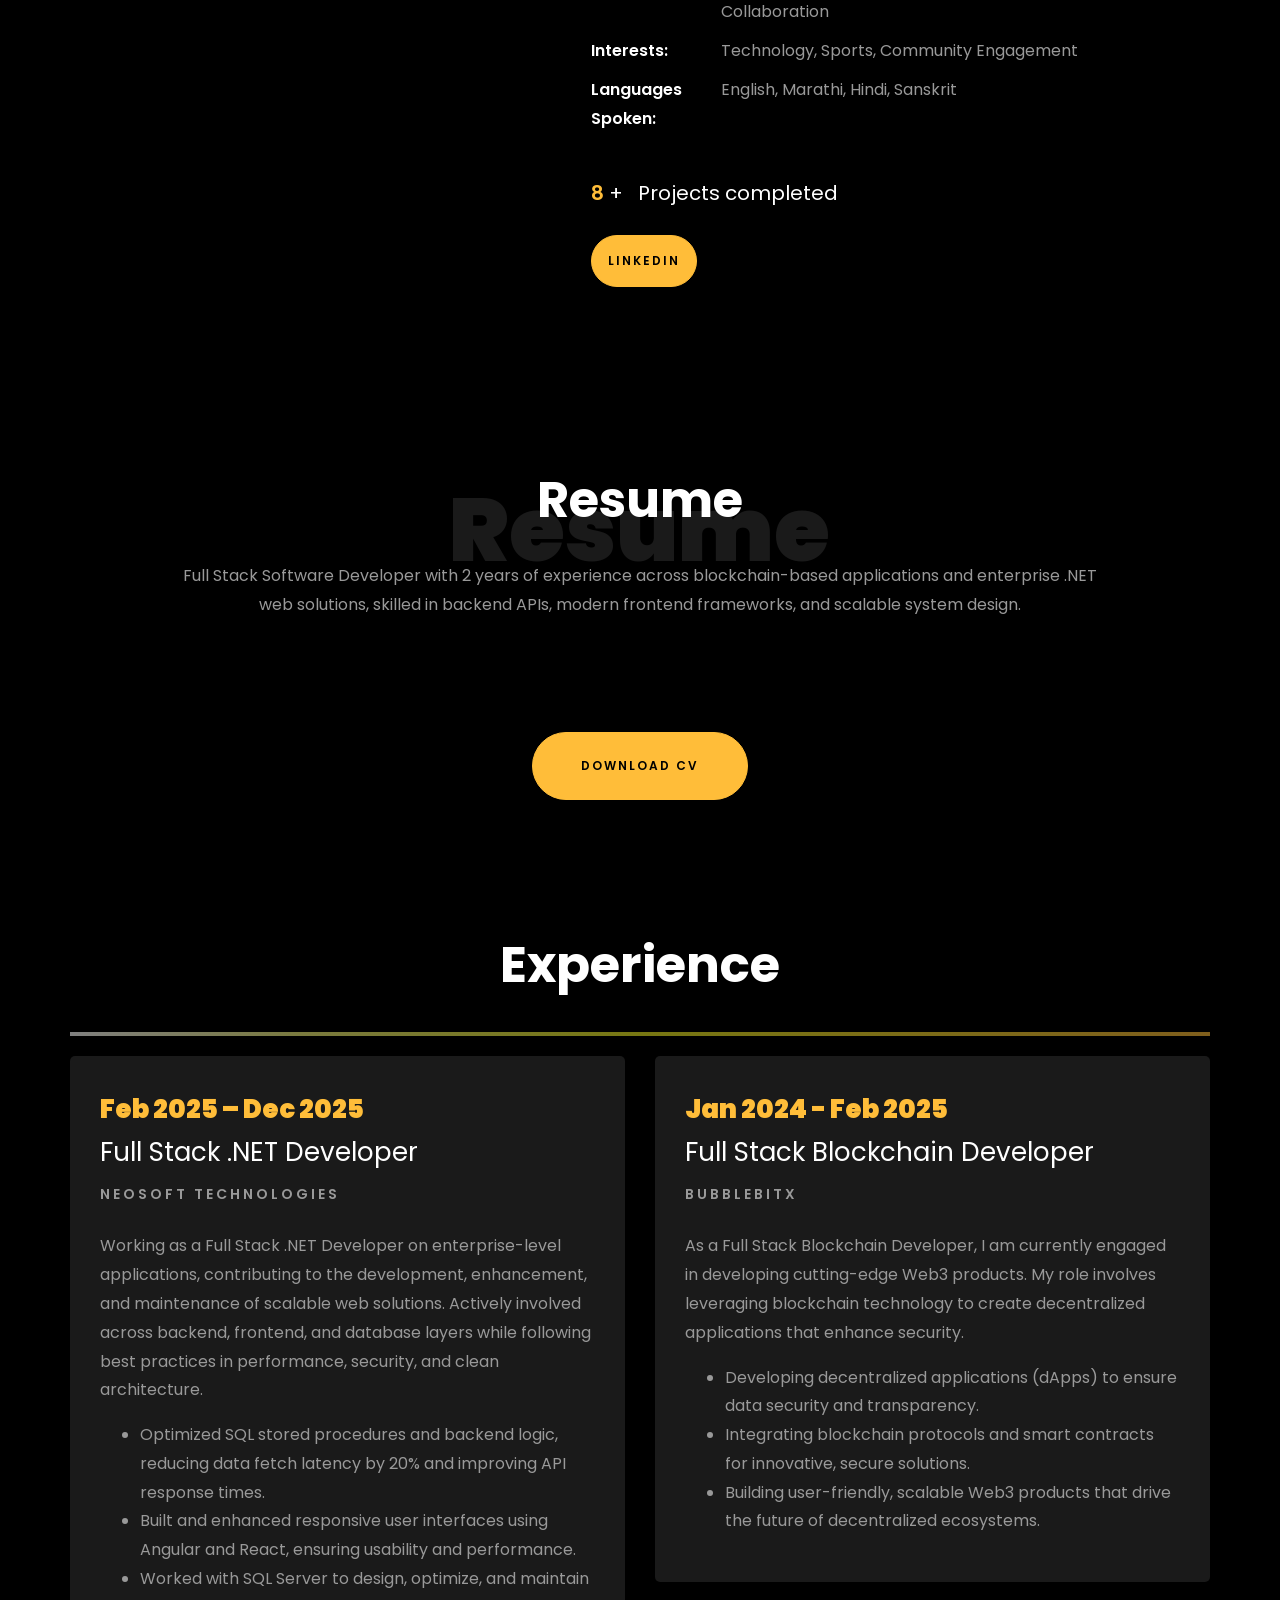
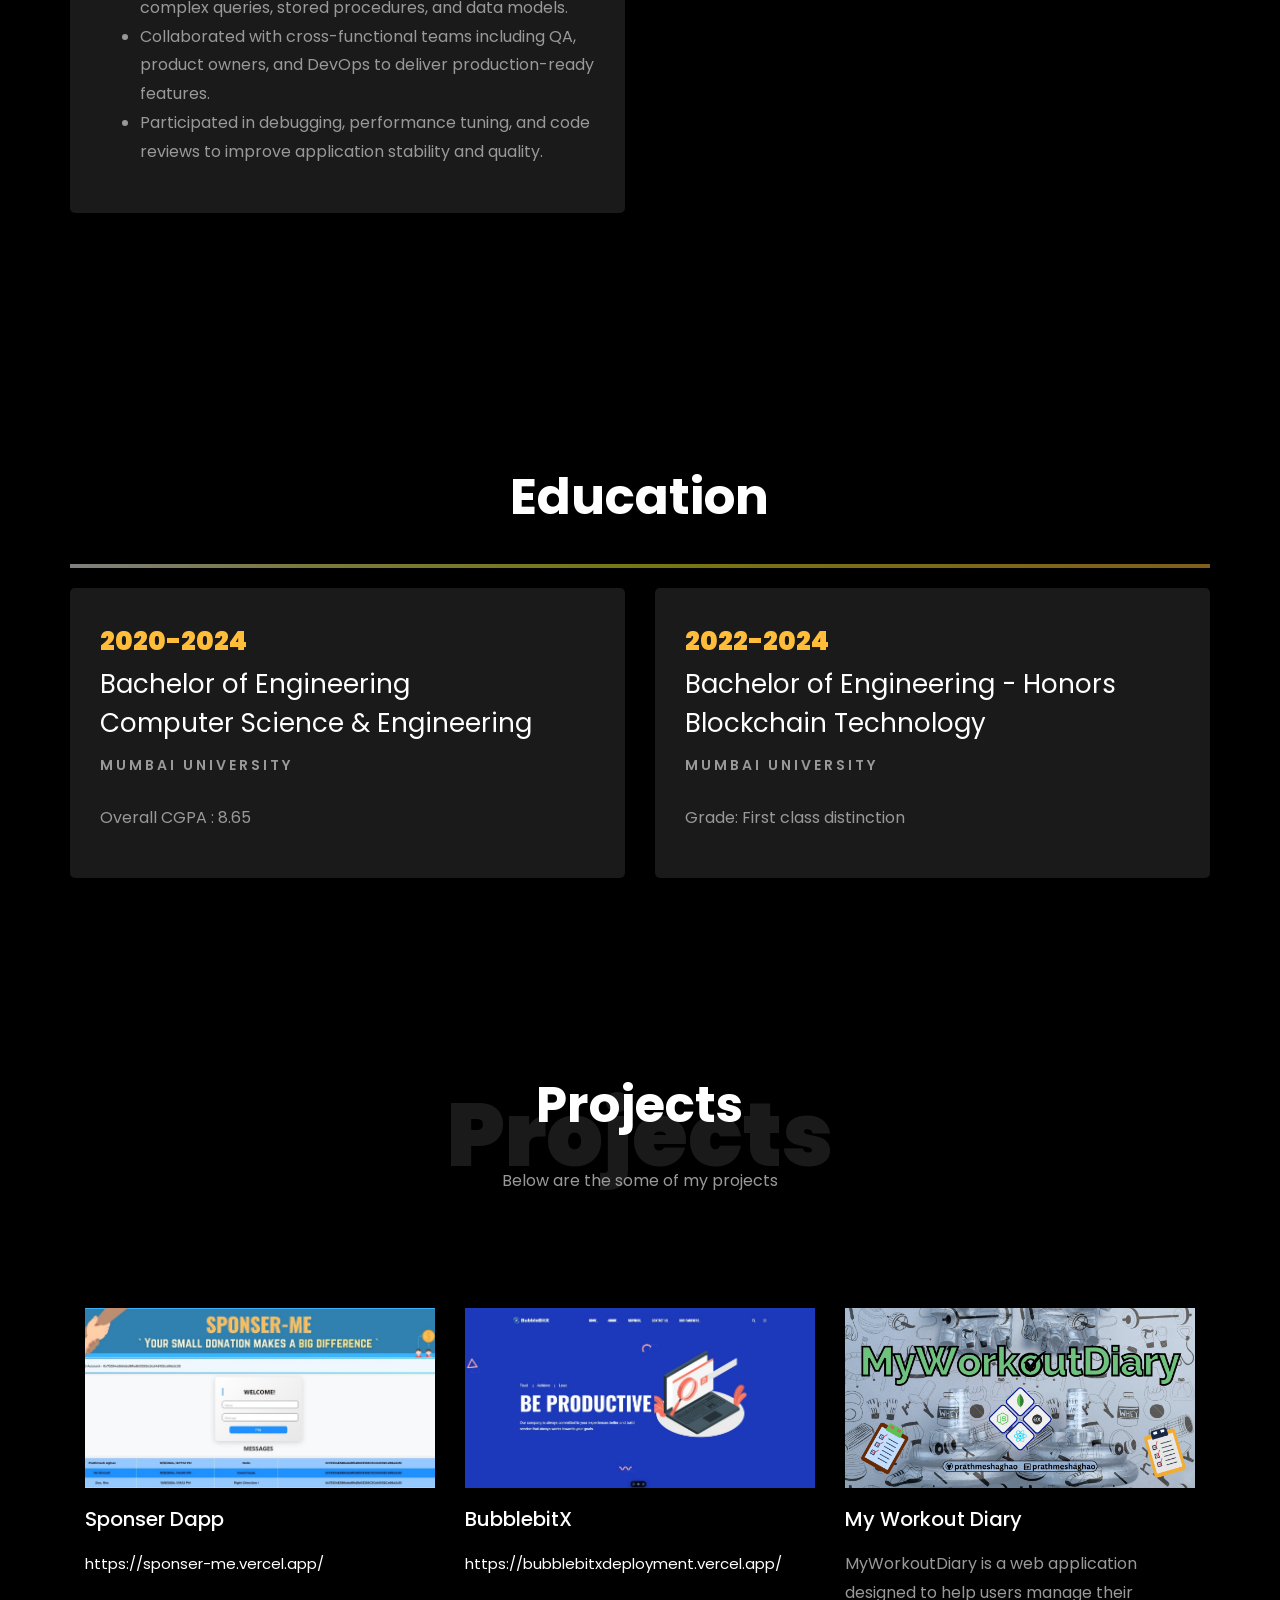
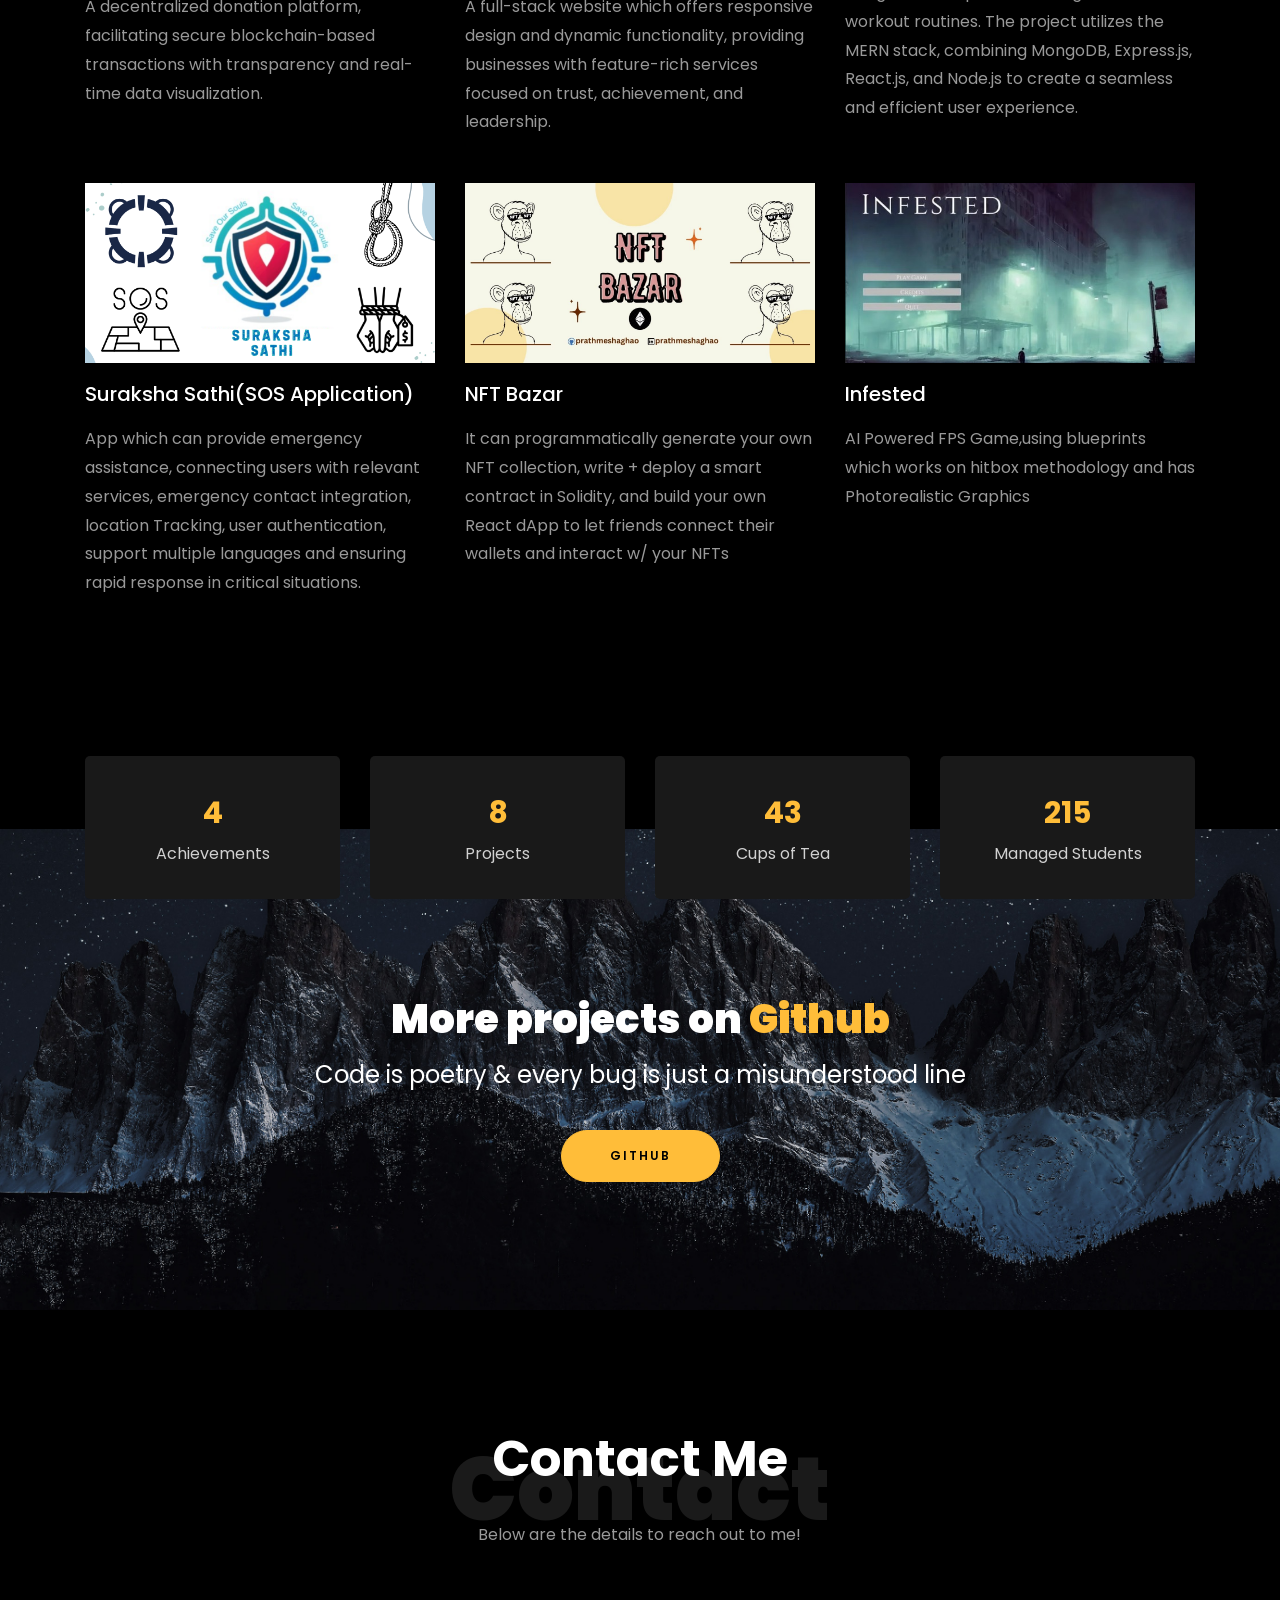
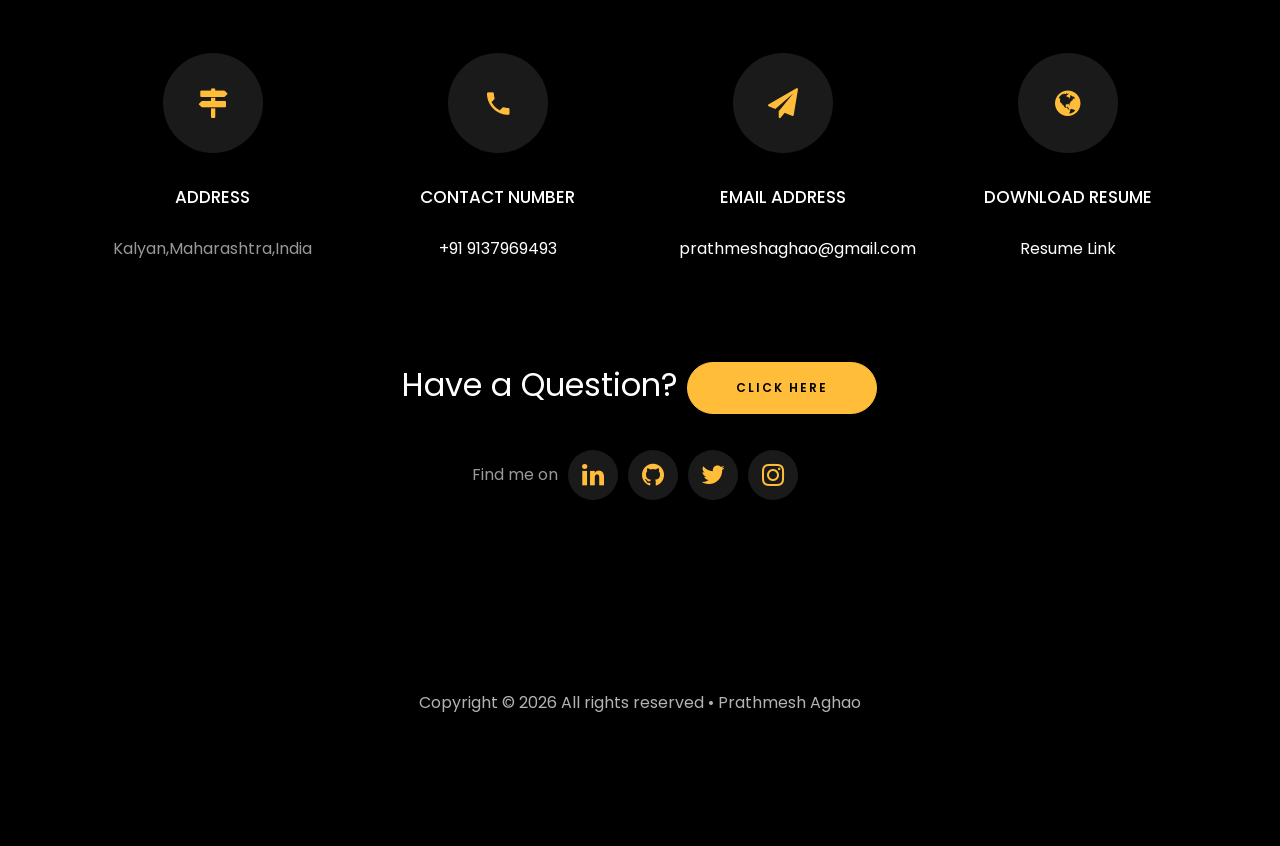
==== commit 93fad94f: "minor" ====
--- a/index.html
+++ b/index.html
@@ -308,9 +308,9 @@
 								<ul class="about-info mt-4 px-md-0 px-2">
 									<li class="d-flex"><span>Profile:</span> <span>Full Stack .NET Developer & Blockchain Developer</span>
 									</li>
-									<li class="d-flex"><span>Education:</span> <span>Bachelor of Engineering (Computer Science) & Honors
+									<li class="d-flex"><span>Education:</span> <span>Bachelor of Engineering in Computer Scienc & Honors
 											in Blockchain Development</span></li>
-									<li class="d-flex"><span>Languages:</span> <span>C#, JavaScript (ES6+), TypeScript, SQL,
+									<li class="d-flex"><span>Languages:</span> <span>C#, JavaScript,(ES6+), TypeScript, SQL,
 											Solidity</span></li>
 									<li class="d-flex"><span>Frameworks:</span> <span>.NET Core, ASP.NET, Angular, React, Web3.js</span>
 									</li>
@@ -390,8 +390,7 @@
 						</p>
 
 						<ul>
-							<li>Developed and maintained RESTful APIs using .NET Core and ASP.NET to support scalable business
-								workflows.</li>
+							<li> Optimized SQL stored procedures and backend logic, reducing data fetch latency by 20% and improving API response times.</li>
 							<li>Built and enhanced responsive user interfaces using Angular and React, ensuring usability and
 								performance.</li>
 							<li>Worked with SQL Server to design, optimize, and maintain complex queries, stored procedures, and data
@@ -511,9 +510,9 @@
 							<h3 class="heading"><a href="https://bubblebitxdeployment.vercel.app/">BubblebitX</a></h3>
 
 							<p style="font-size: 15px;">
-								<a href="https://bubblebitx.vercel.app/" style="color: #ffffff; text-decoration: none;"
+								<a href="https://bubblebitxdeployment.vercel.app/" style="color: #ffffff; text-decoration: none;"
 									onmouseover="this.style.color='#e89898';" onmouseout="this.style.color='#3ee283';">
-									https://bubblebitx.vercel.app/
+									https://bubblebitxdeployment.vercel.app/
 								</a>
 							</p>
 
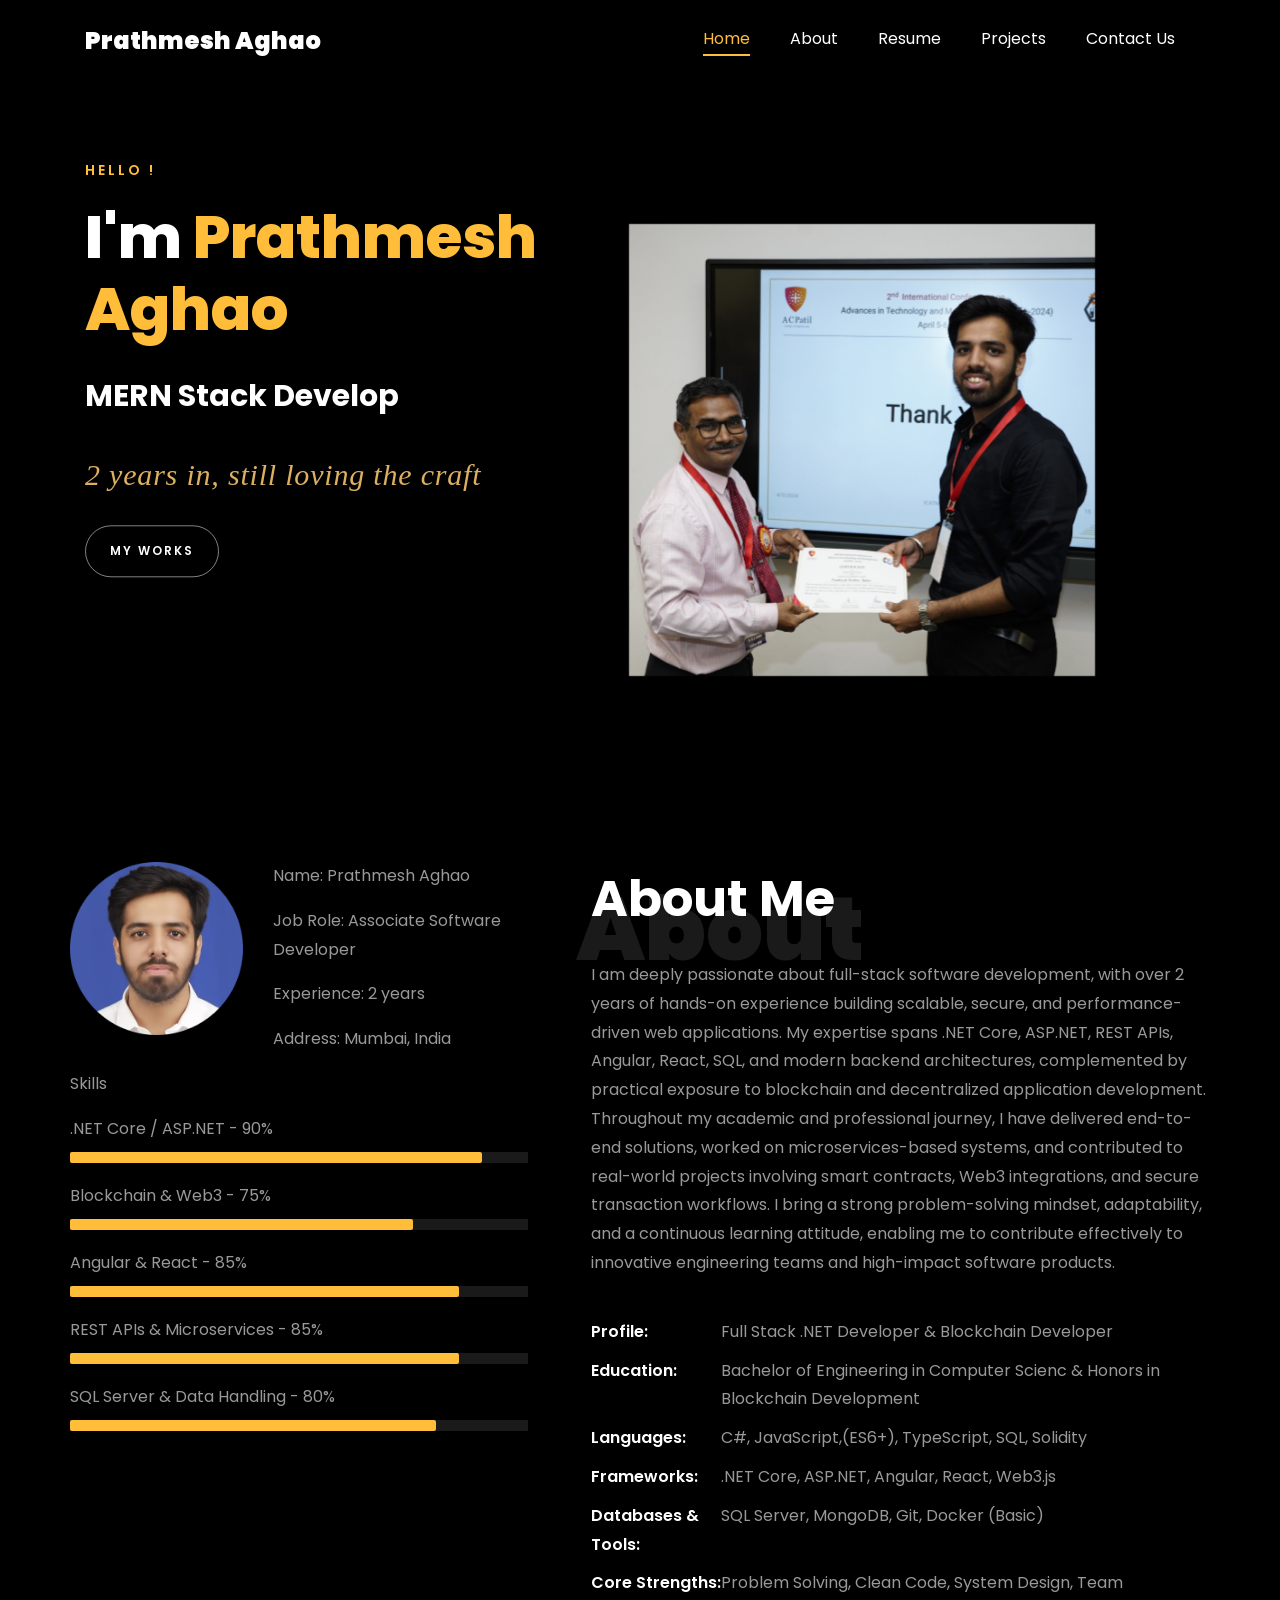
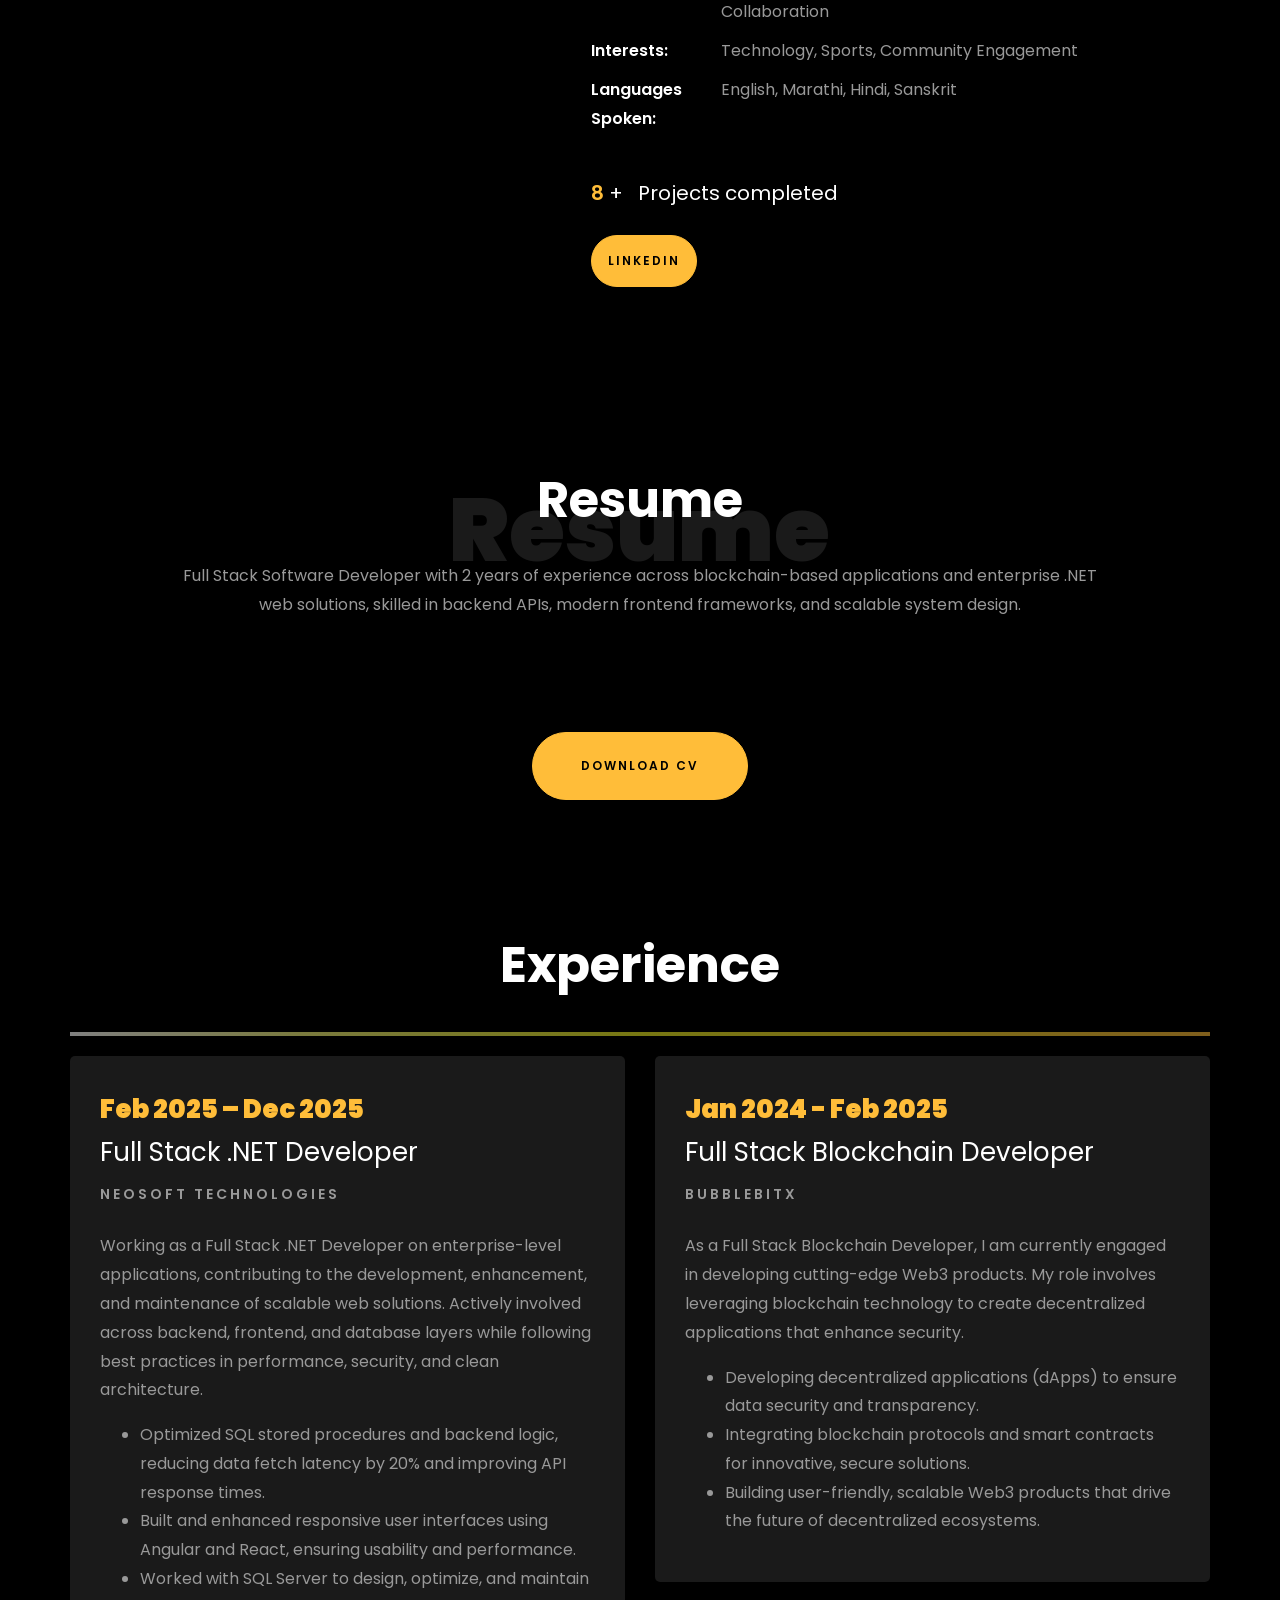
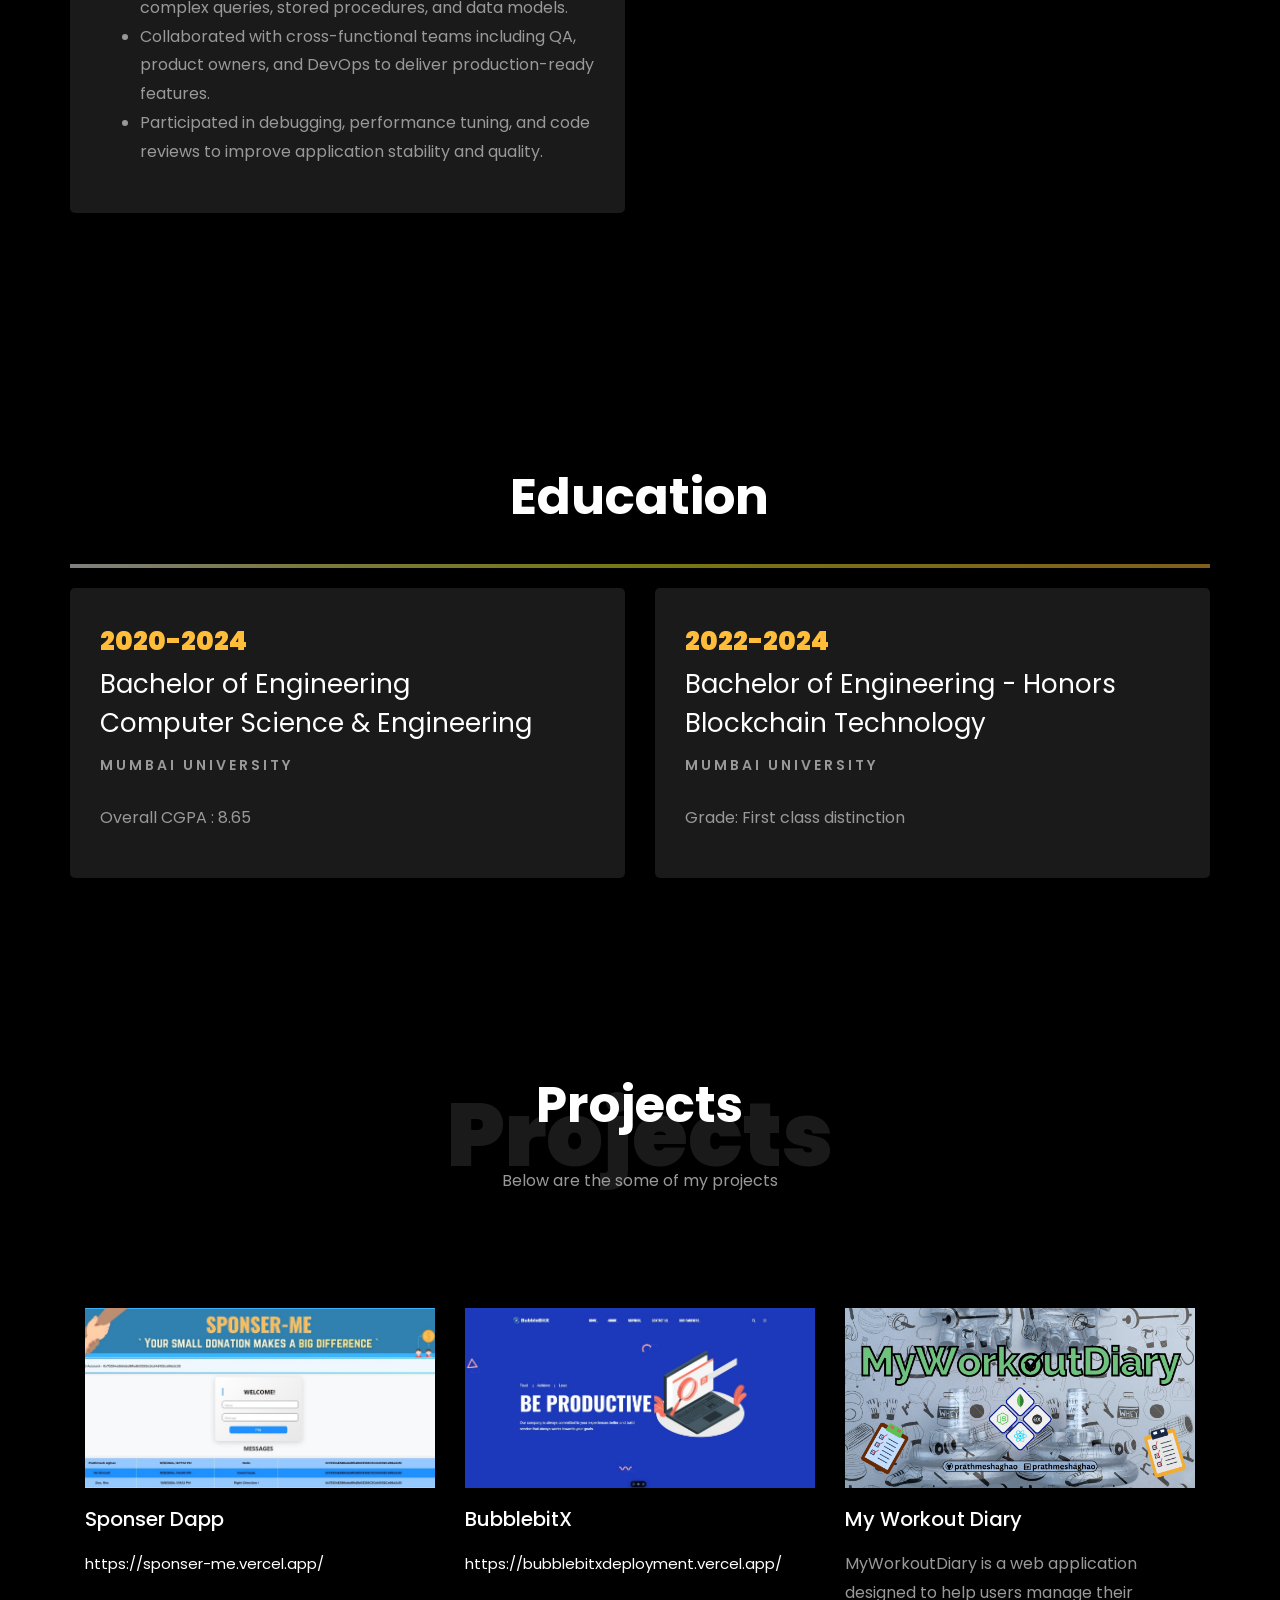
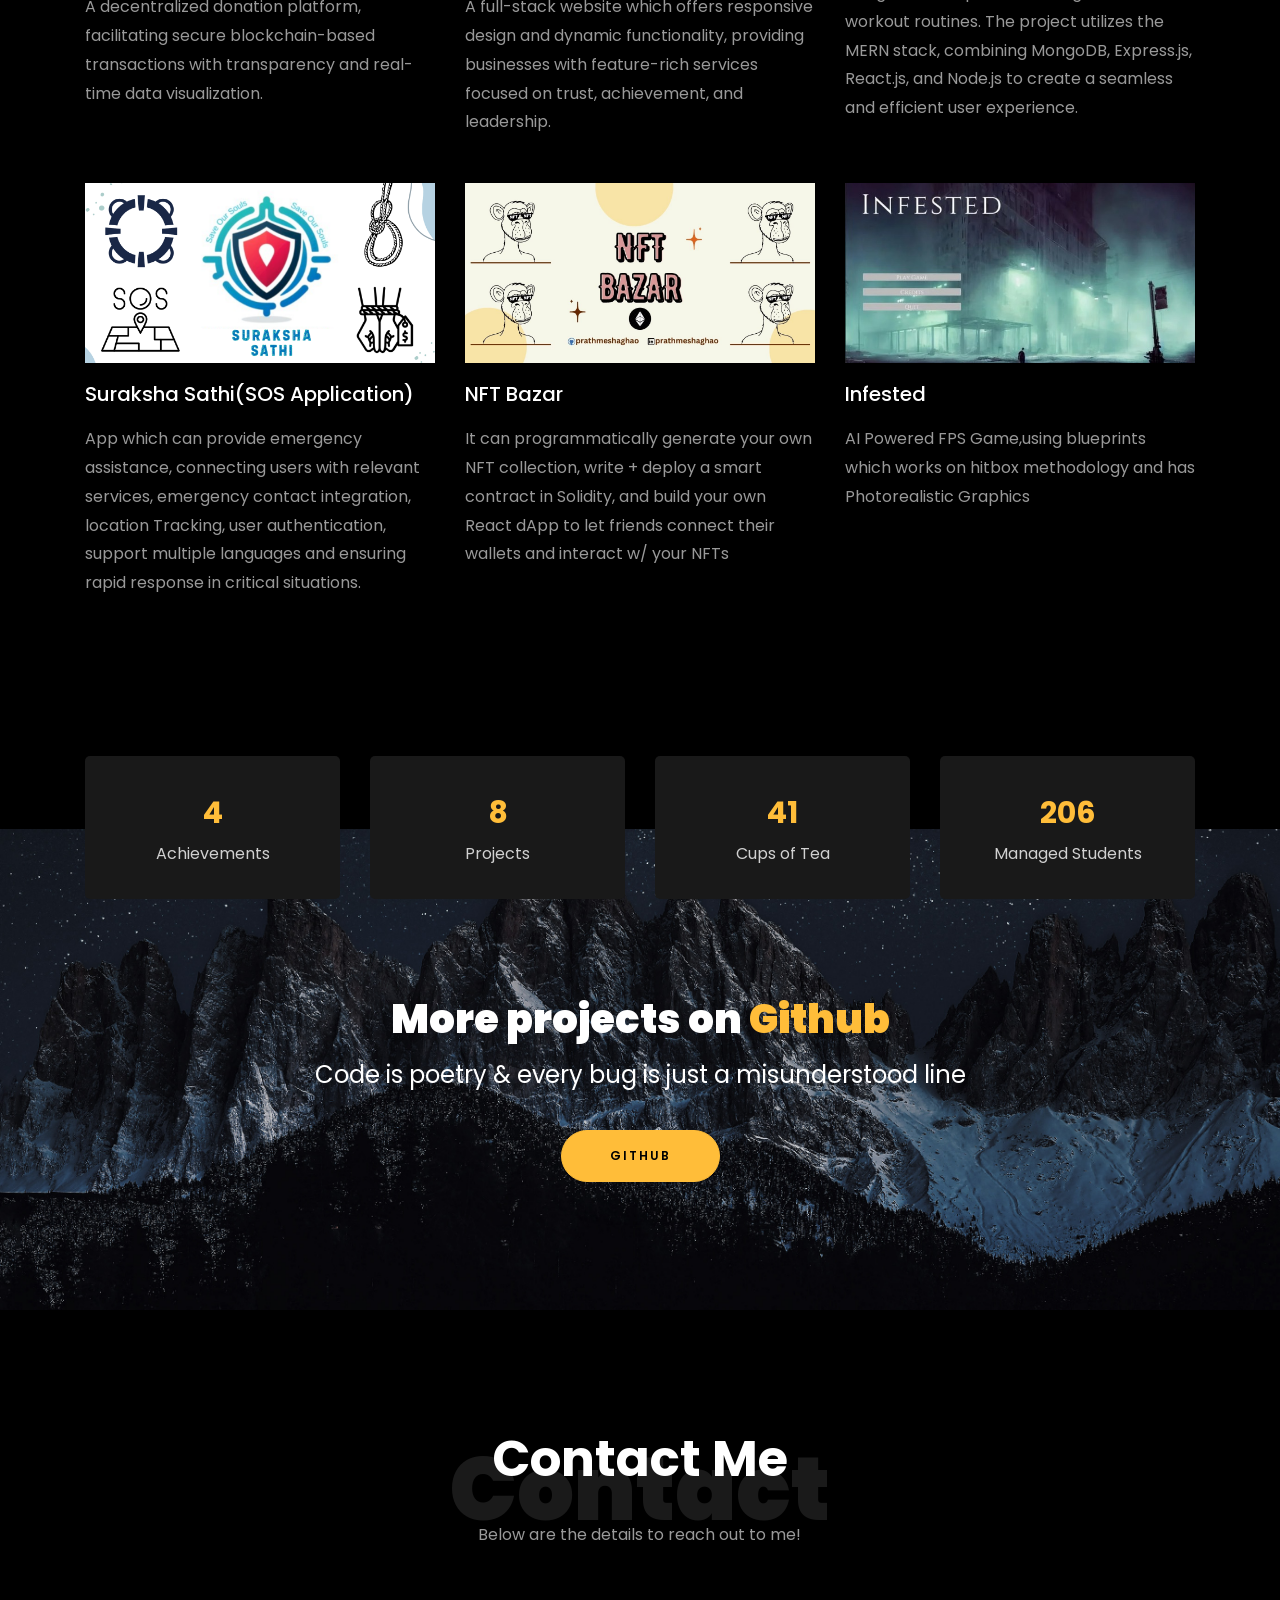
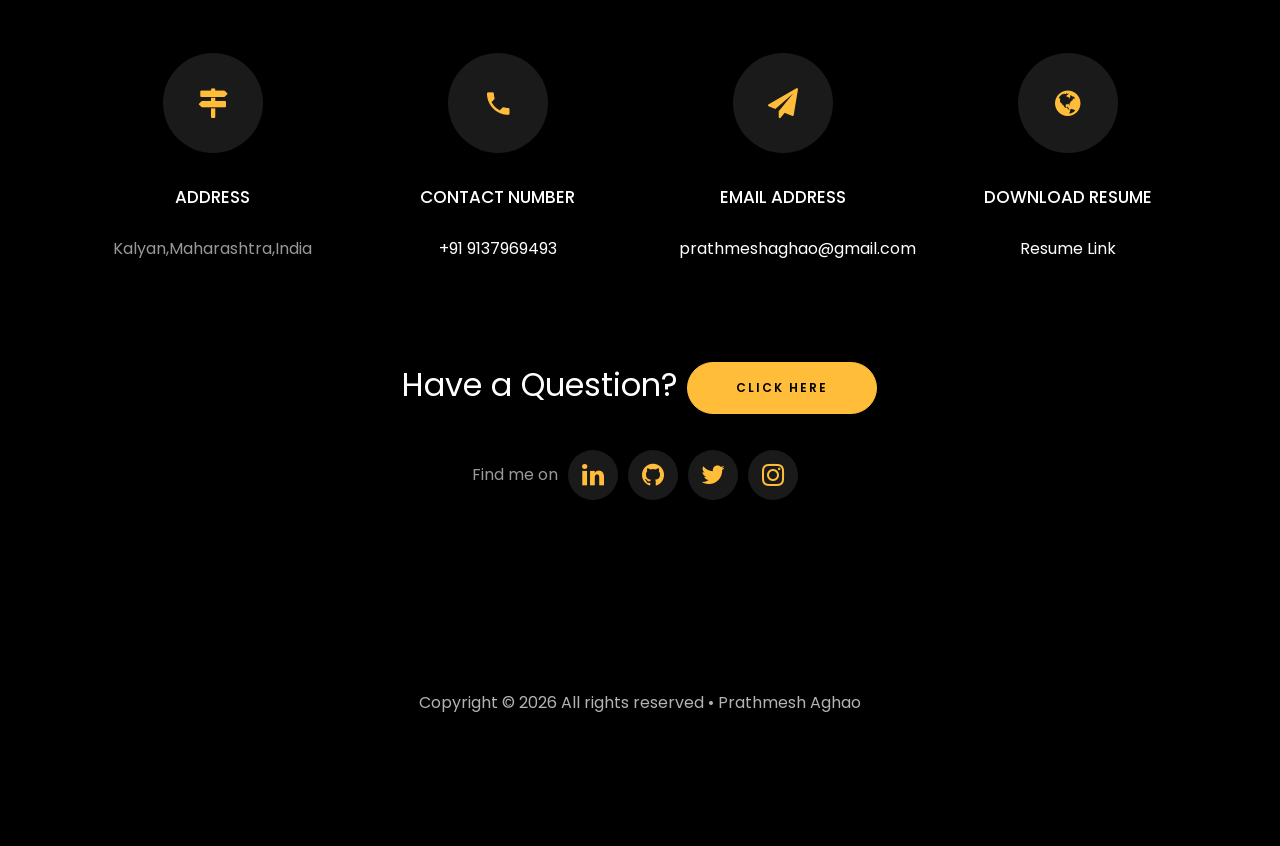
==== commit d2b69b6d: "updated drive link" ====
--- a/index.html
+++ b/index.html
@@ -360,7 +360,7 @@
 
 			<div class="row justify-content-center mt-5">
 				<div class="col-md-6 text-center ftco-animate">
-					<p><a href="https://drive.google.com/file/d/1l6swb8__21oPeBD06qDTNeHBqOaDceTZ/view?usp=sharing"
+					<p><a href="https://drive.google.com/file/d/1skeHeuY2eNE2s8dDfakmMvkRnoizcqCP/view?usp=sharing"
 							class="btn btn-primary py-4 px-5">Download CV</a></p>
 				</div>
 			</div>
@@ -692,7 +692,7 @@
 							<span class="icon-globe"></span>
 						</div>
 						<h3 class="mb-4">Download Resume</h3>
-						<p><a href="https://drive.google.com/file/d/1l6swb8__21oPeBD06qDTNeHBqOaDceTZ/view?usp=sharing">Resume
+						<p><a href="https://drive.google.com/file/d/1skeHeuY2eNE2s8dDfakmMvkRnoizcqCP/view?usp=sharing">Resume
 								Link</a></p>
 					</div>
 				</div>
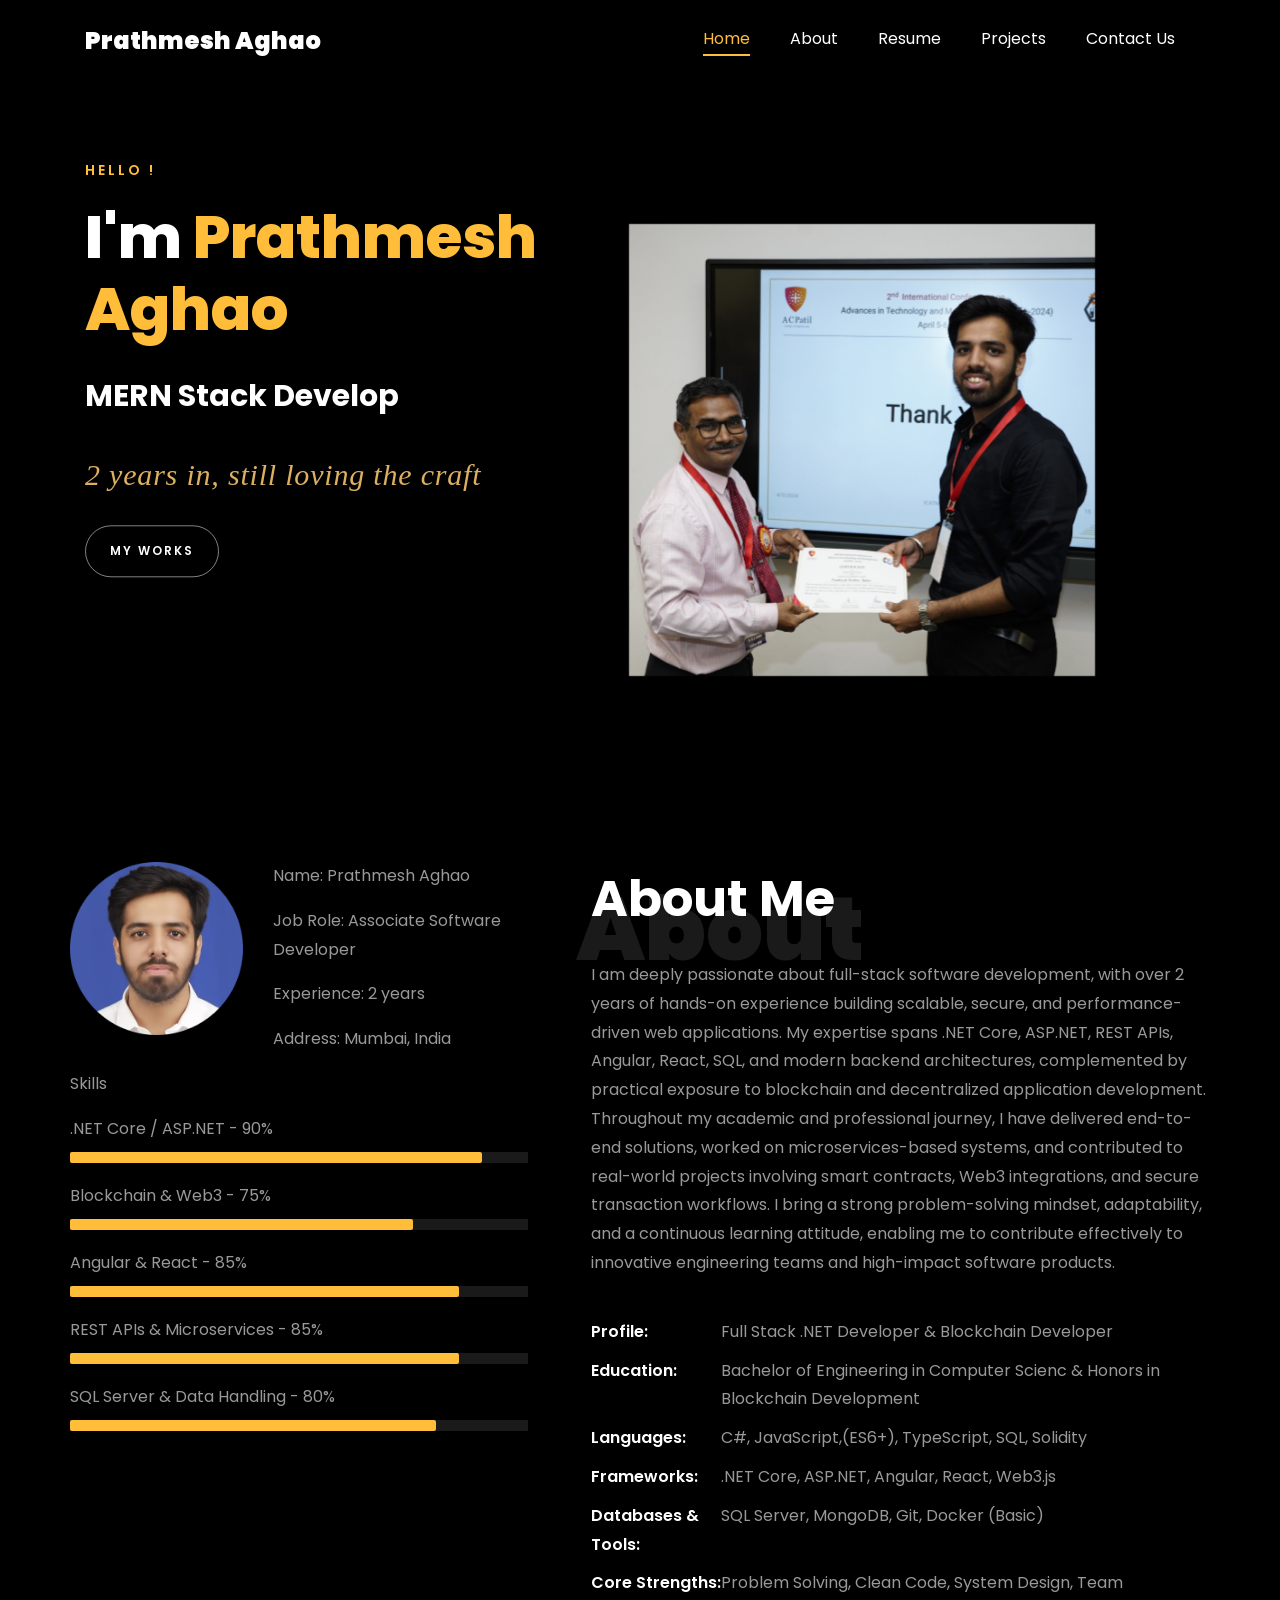
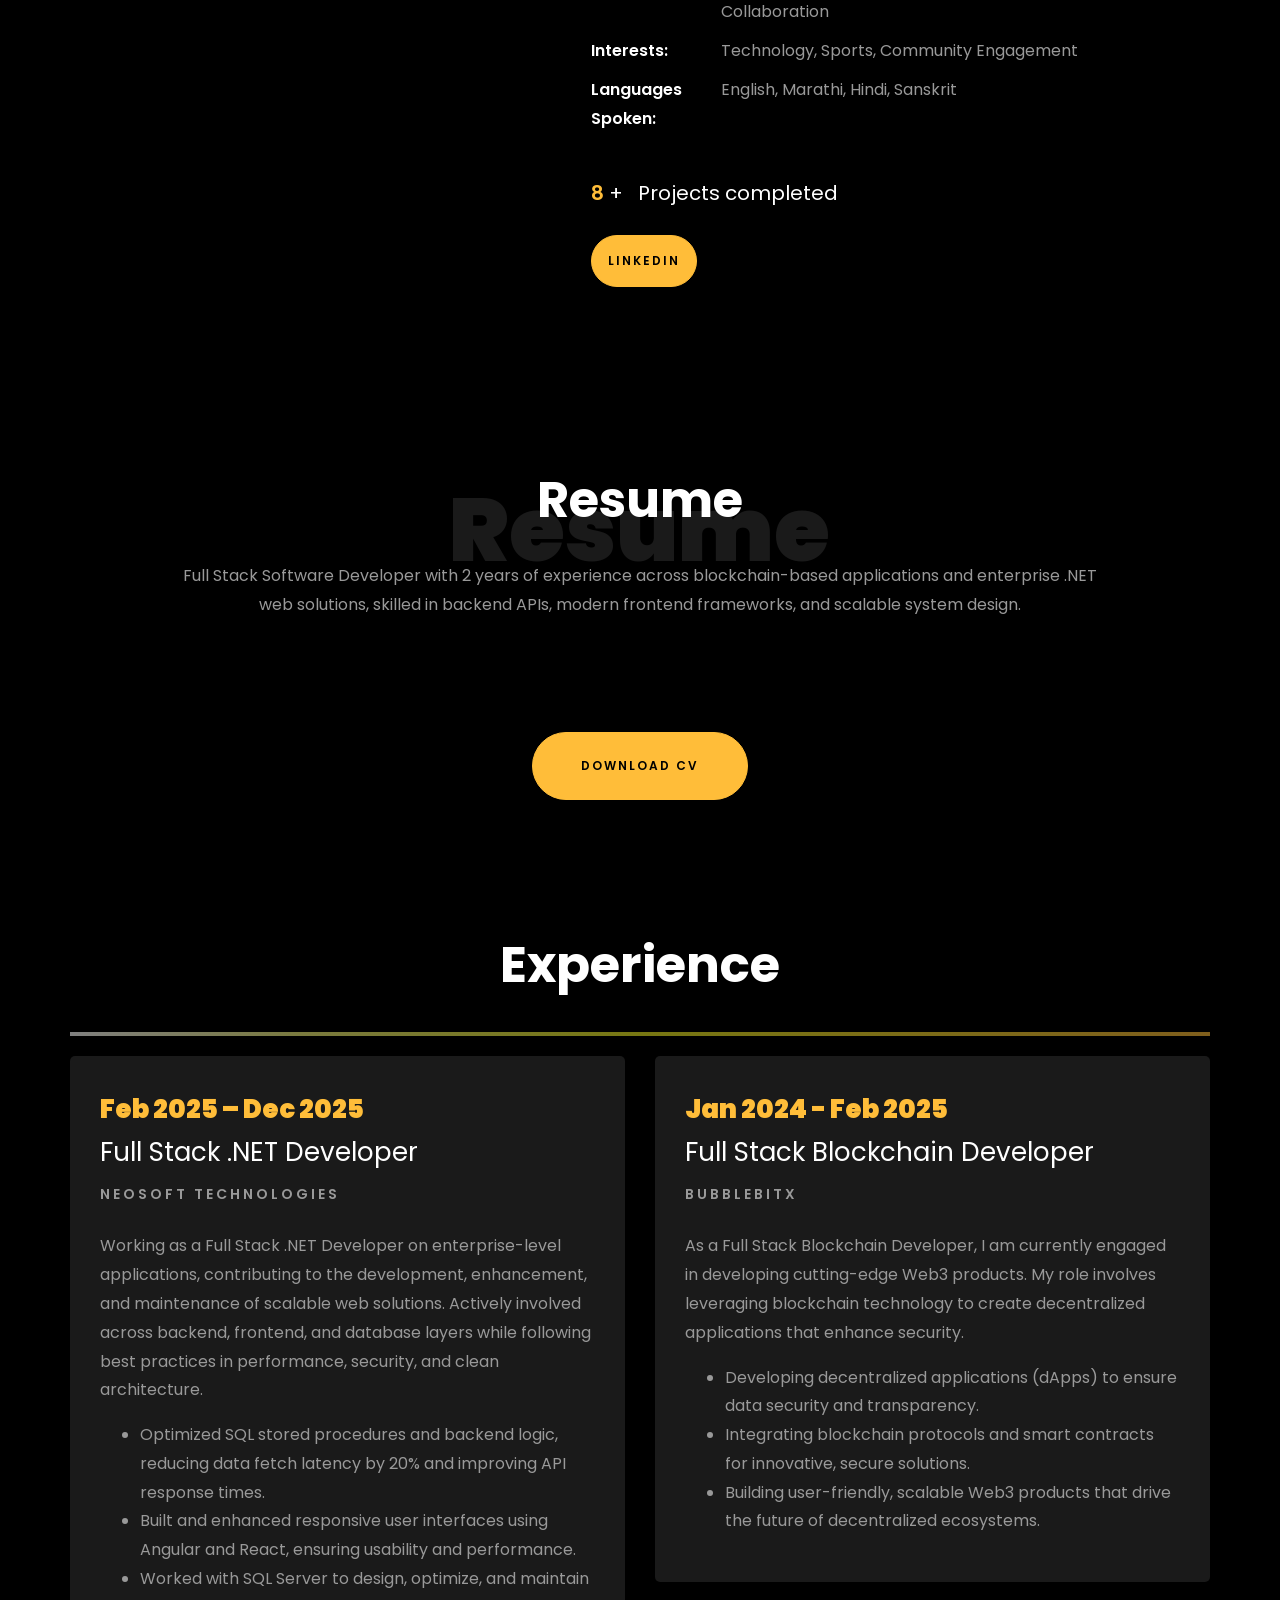
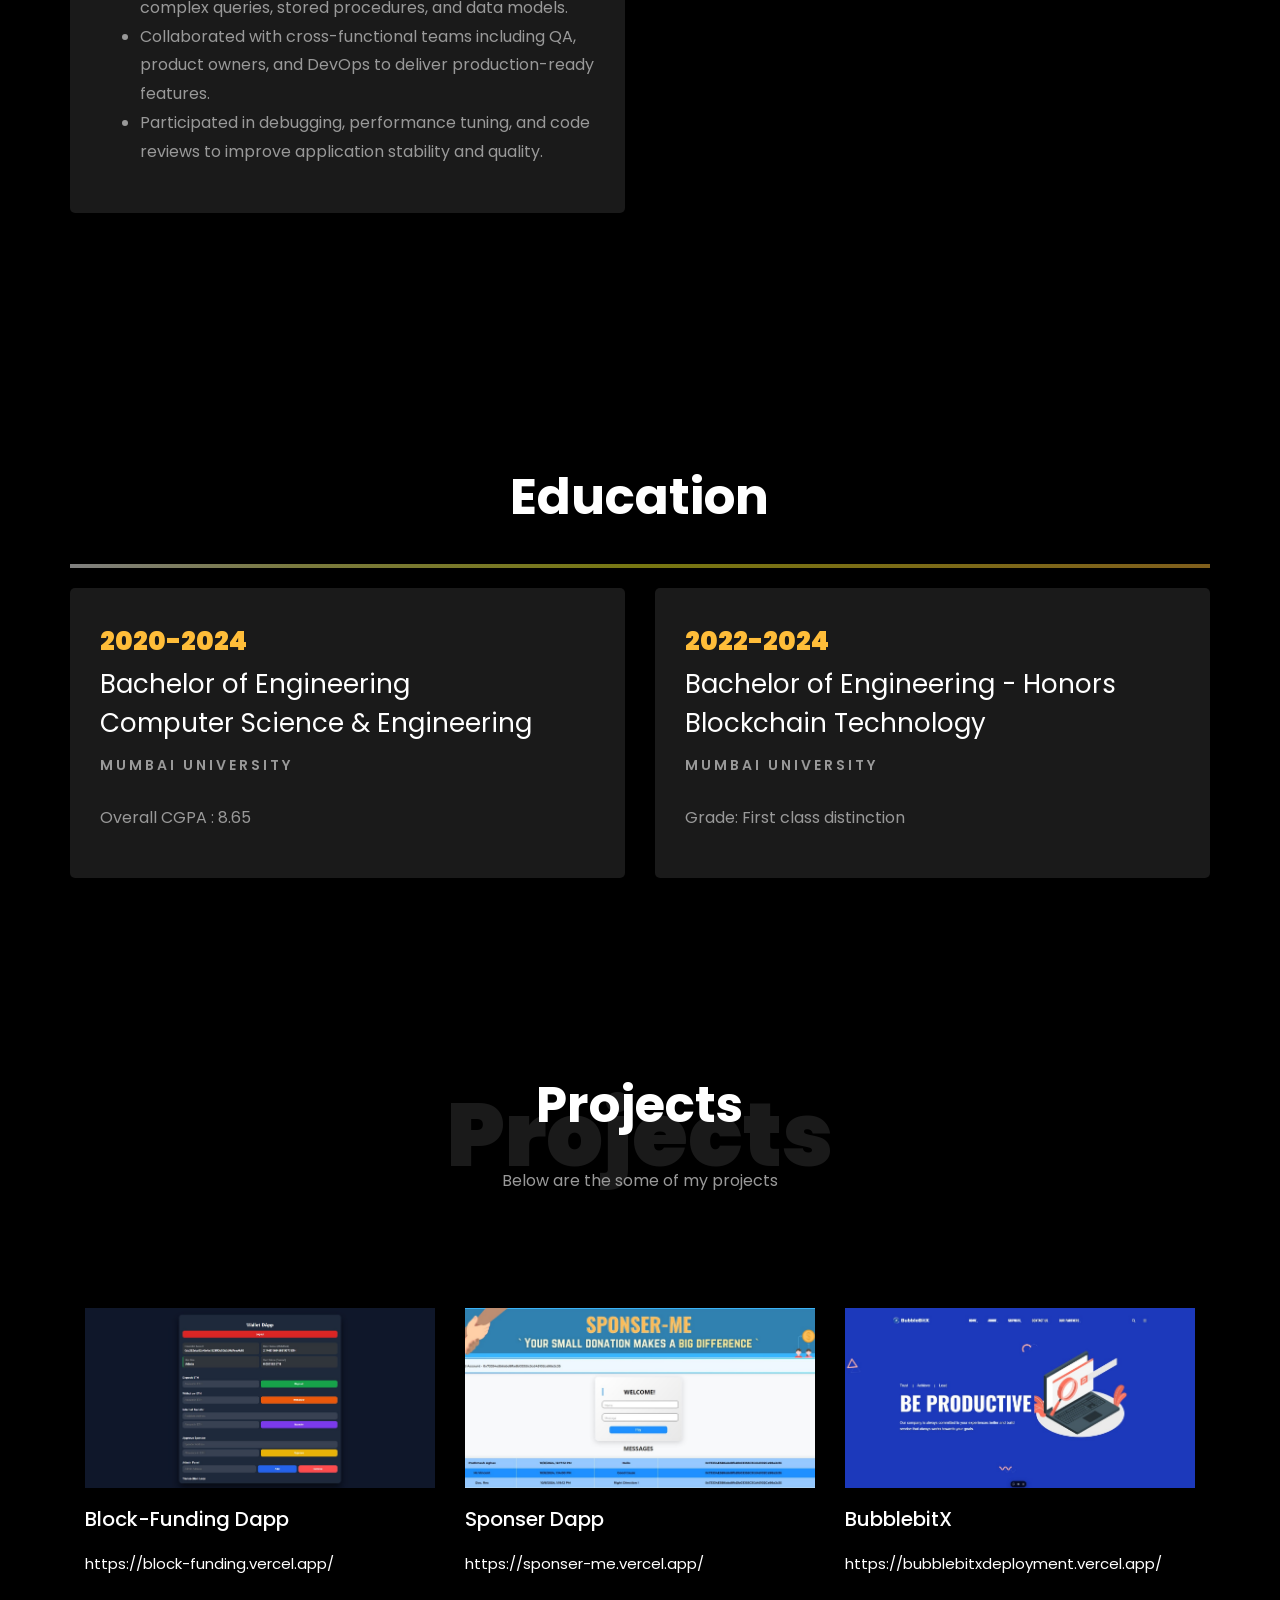
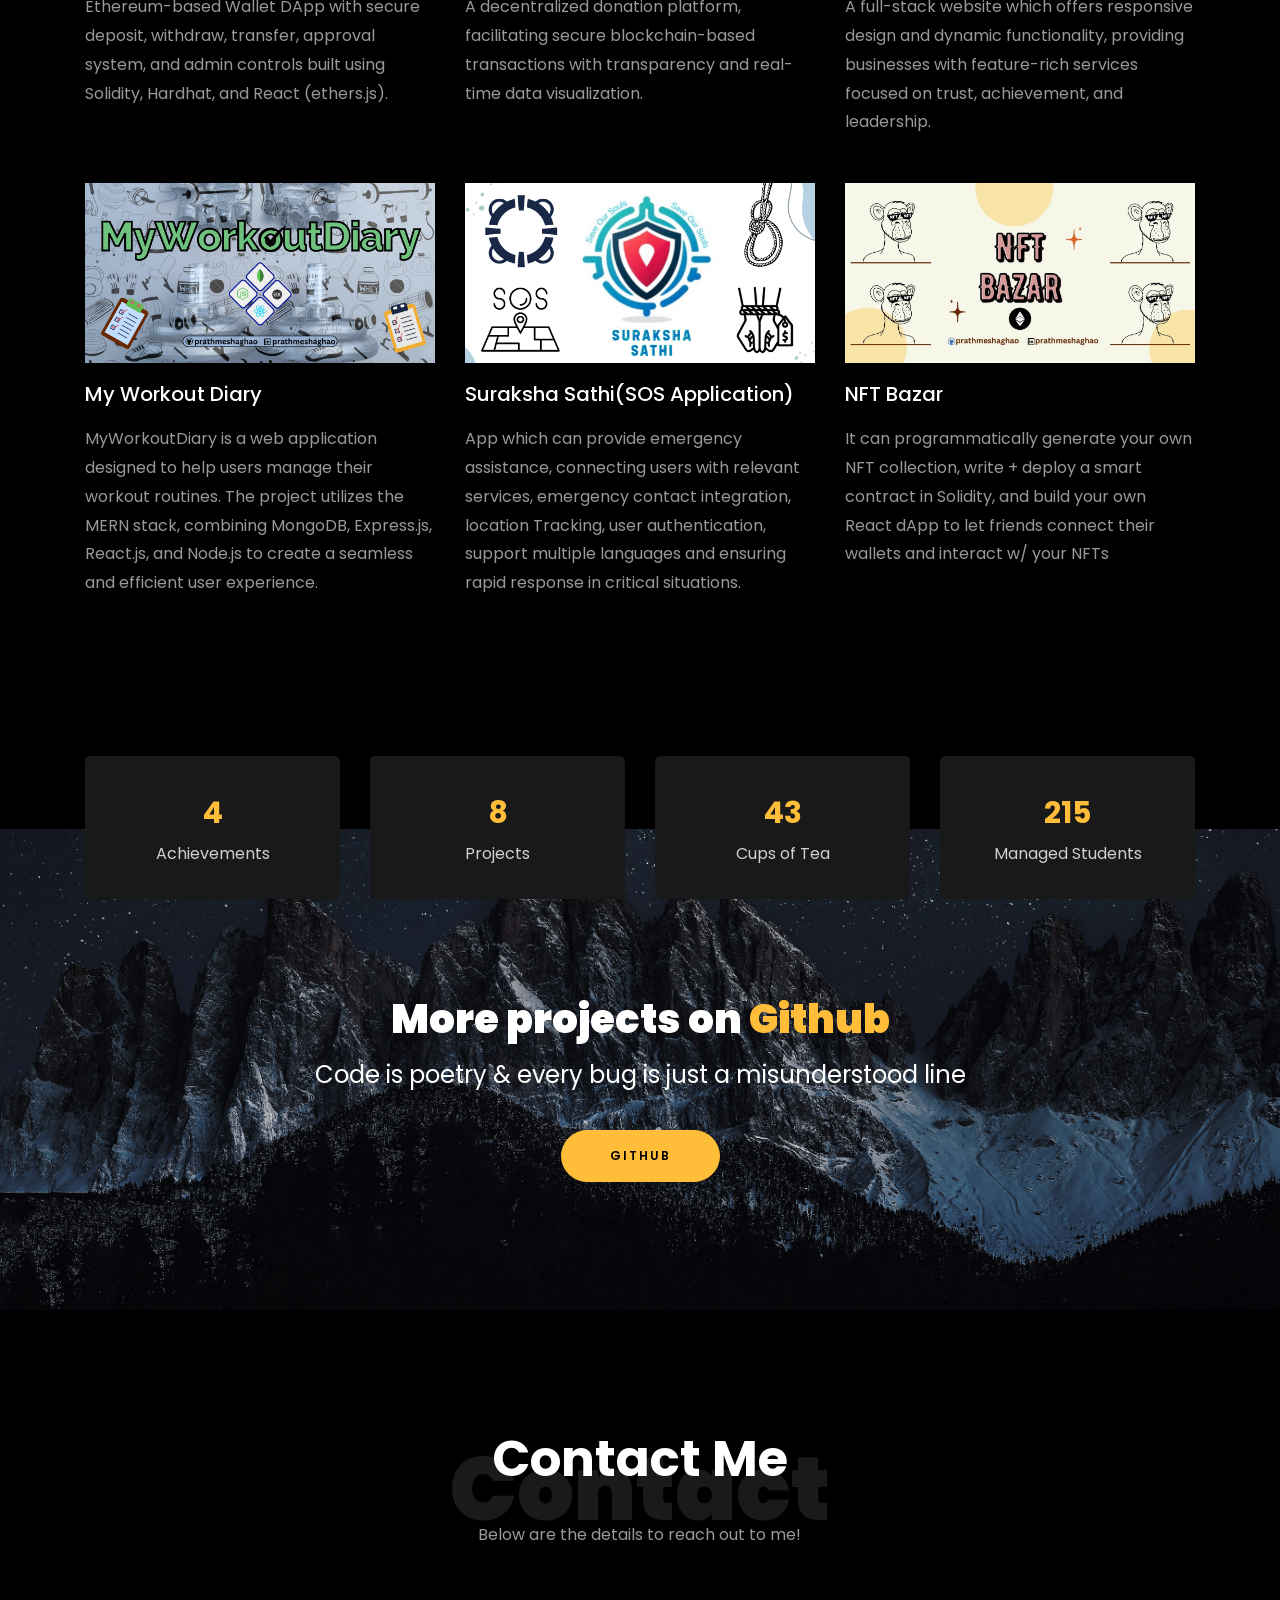
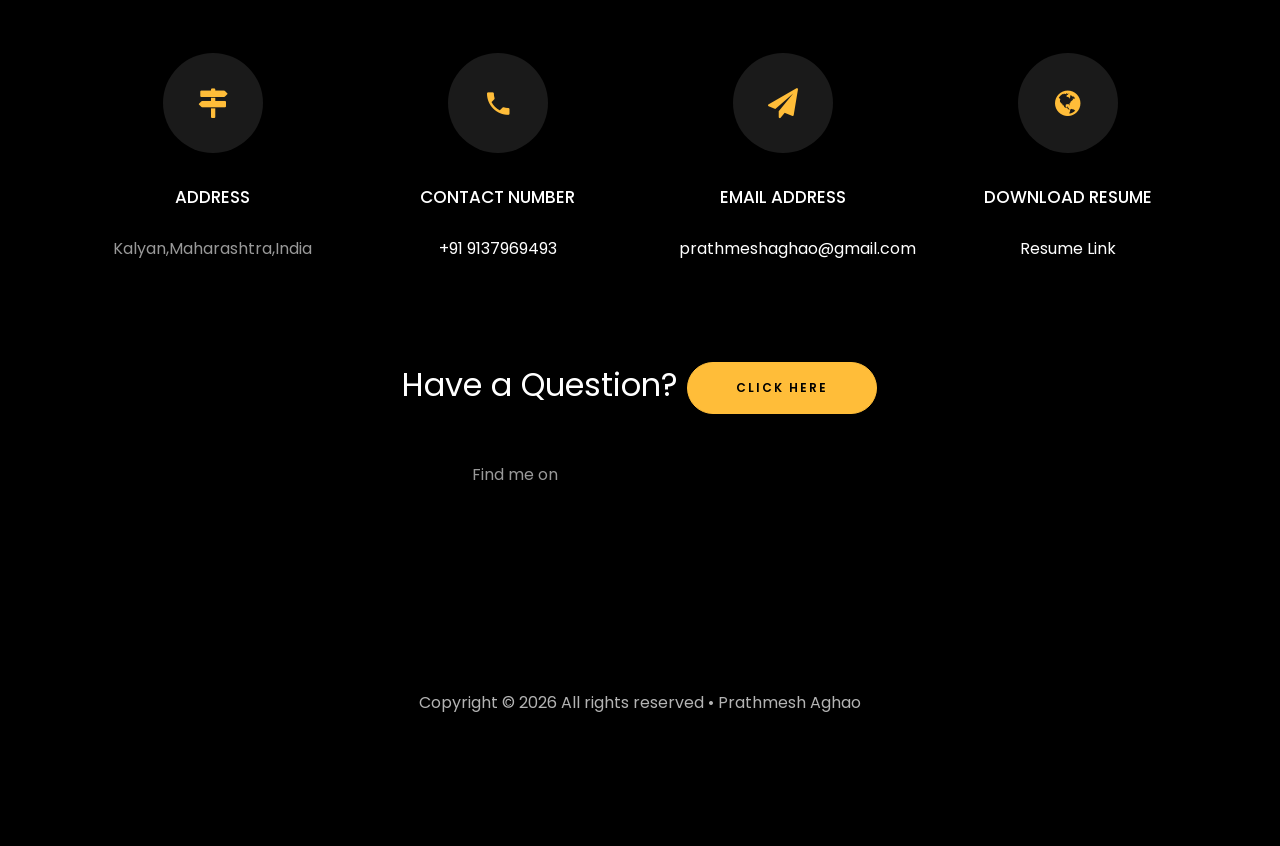
==== commit 7dcbb4da: "added new proj" ====
--- a/index.html
+++ b/index.html
@@ -479,6 +479,25 @@
 			<div class="row d-flex">
 				<div class="col-md-4 d-flex ftco-animate">
 					<div class="blog-entry justify-content-end">
+						<a href="https://github.com/prathmeshaghao/BFTS" class="block-20 zoom-effect"
+							style="background-image: url('images/proj_7.jpeg');">
+						</a>
+						<div class="text mt-3 float-right d-block">
+							<h3 class="heading"><a href="https://block-funding.vercel.app/">Block-Funding Dapp</a></h3>
+							<p style="font-size: 15px;">
+								<a href="https://block-funding.vercel.app/" style="color: #ffffff; text-decoration: none;"
+									onmouseover="this.style.color='#e89898';" onmouseout="this.style.color='#3ee283';">
+									https://block-funding.vercel.app/
+								</a>
+							</p>
+
+							<p>Ethereum-based Wallet DApp with secure deposit, withdraw, transfer, approval system, and admin controls built using Solidity, Hardhat, and React (ethers.js).</p>
+						</div>
+					</div>
+				</div>
+
+				<div class="col-md-4 d-flex ftco-animate">
+					<div class="blog-entry justify-content-end">
 						<a href="https://github.com/prathmeshaghao/sponserme" class="block-20 zoom-effect"
 							style="background-image: url('images/proj_4.jpeg');">
 						</a>
@@ -498,8 +517,6 @@
 				</div>
 
 
-
-
 				<div class="col-md-4 d-flex ftco-animate">
 					<div class="blog-entry justify-content-end">
 						<a href="https://github.com/prathmeshaghao/NFTBazar" class="block-20 zoom-effect"
@@ -576,18 +593,7 @@
 				</div>
 
 
-				<div class="col-md-4 d-flex ftco-animate">
-					<div class="blog-entry justify-content-end">
-						<a href="#" class="block-20 zoom-effect" style="background-image: url('images/proj_5.jpeg');">
-						</a>
-						<div class="text mt-3 float-right d-block">
-
-							<h3 class="heading"><a href="#">Infested</a></h3>
-							<p>AI Powered FPS Game,using blueprints which works on hitbox methodology and has Photorealistic Graphics
-							</p>
-						</div>
-					</div>
-				</div>
+				
 			</div>
 		</div>
 	</section>
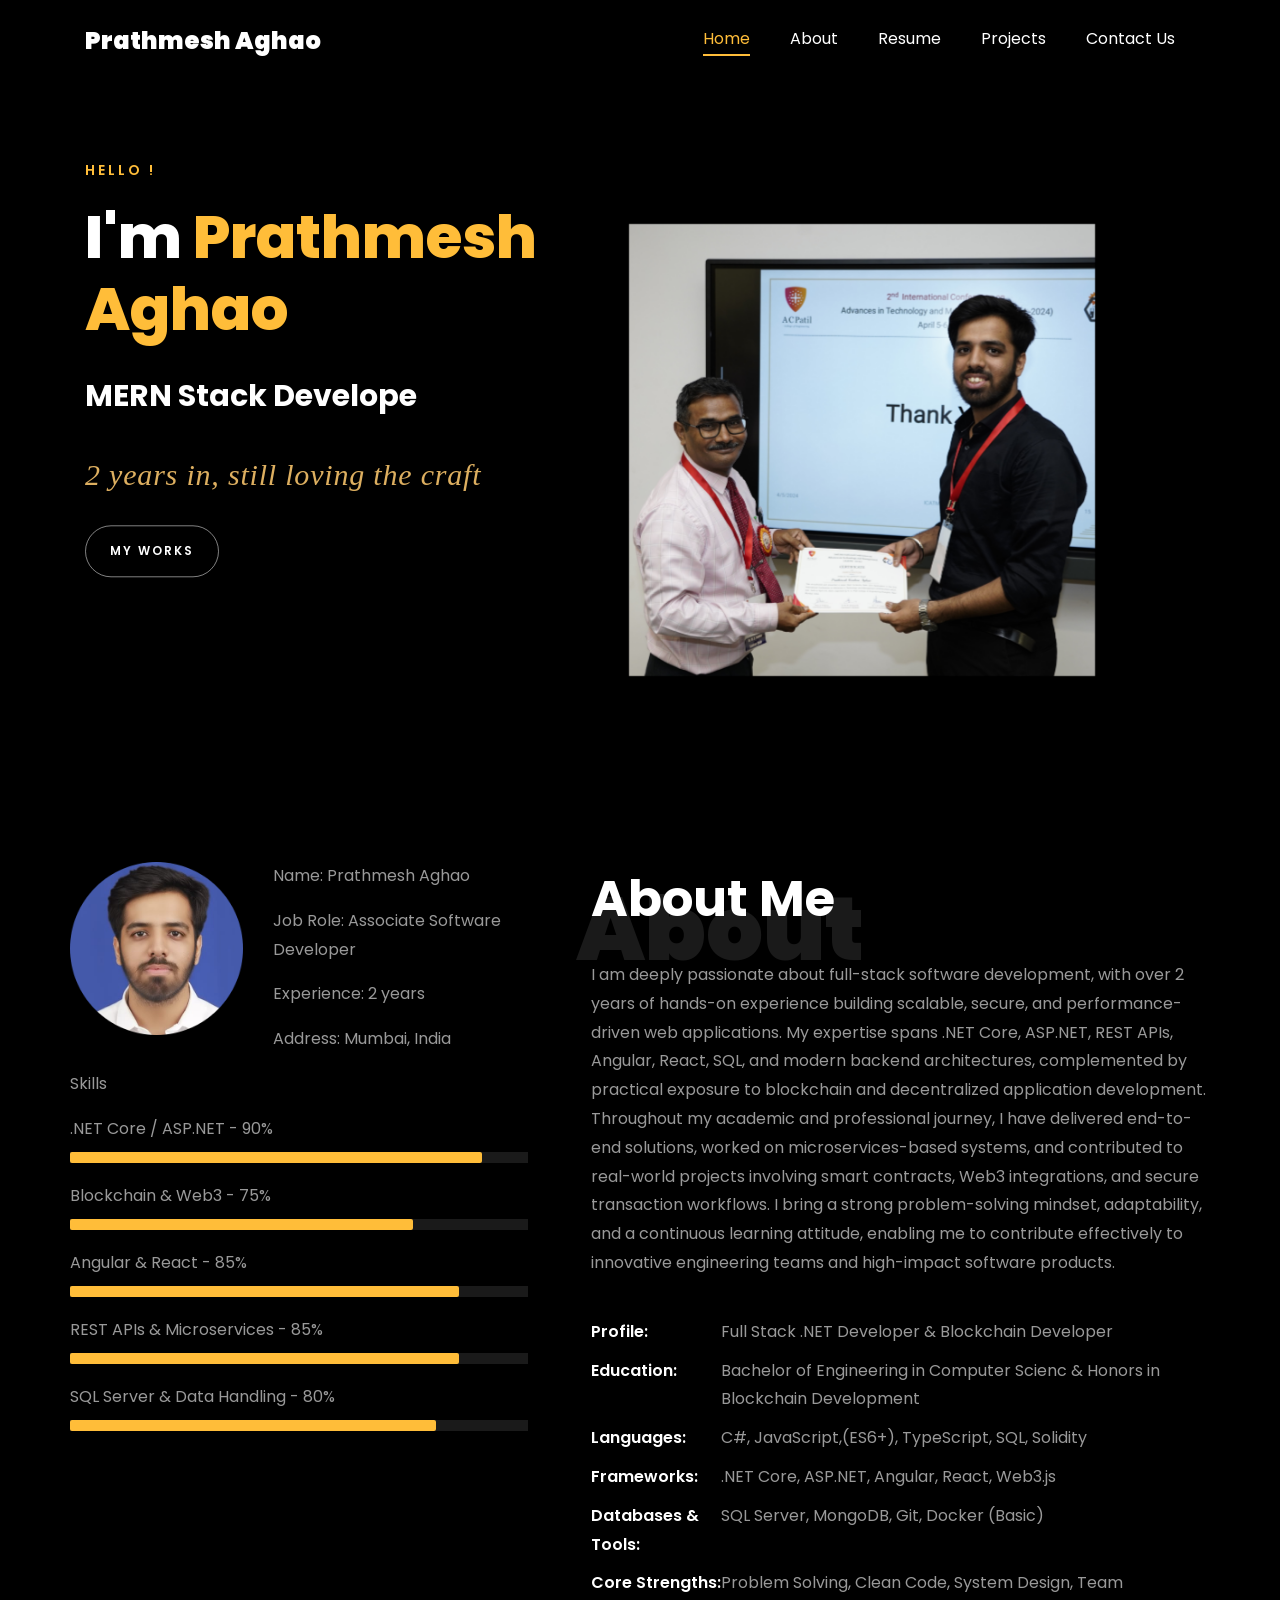
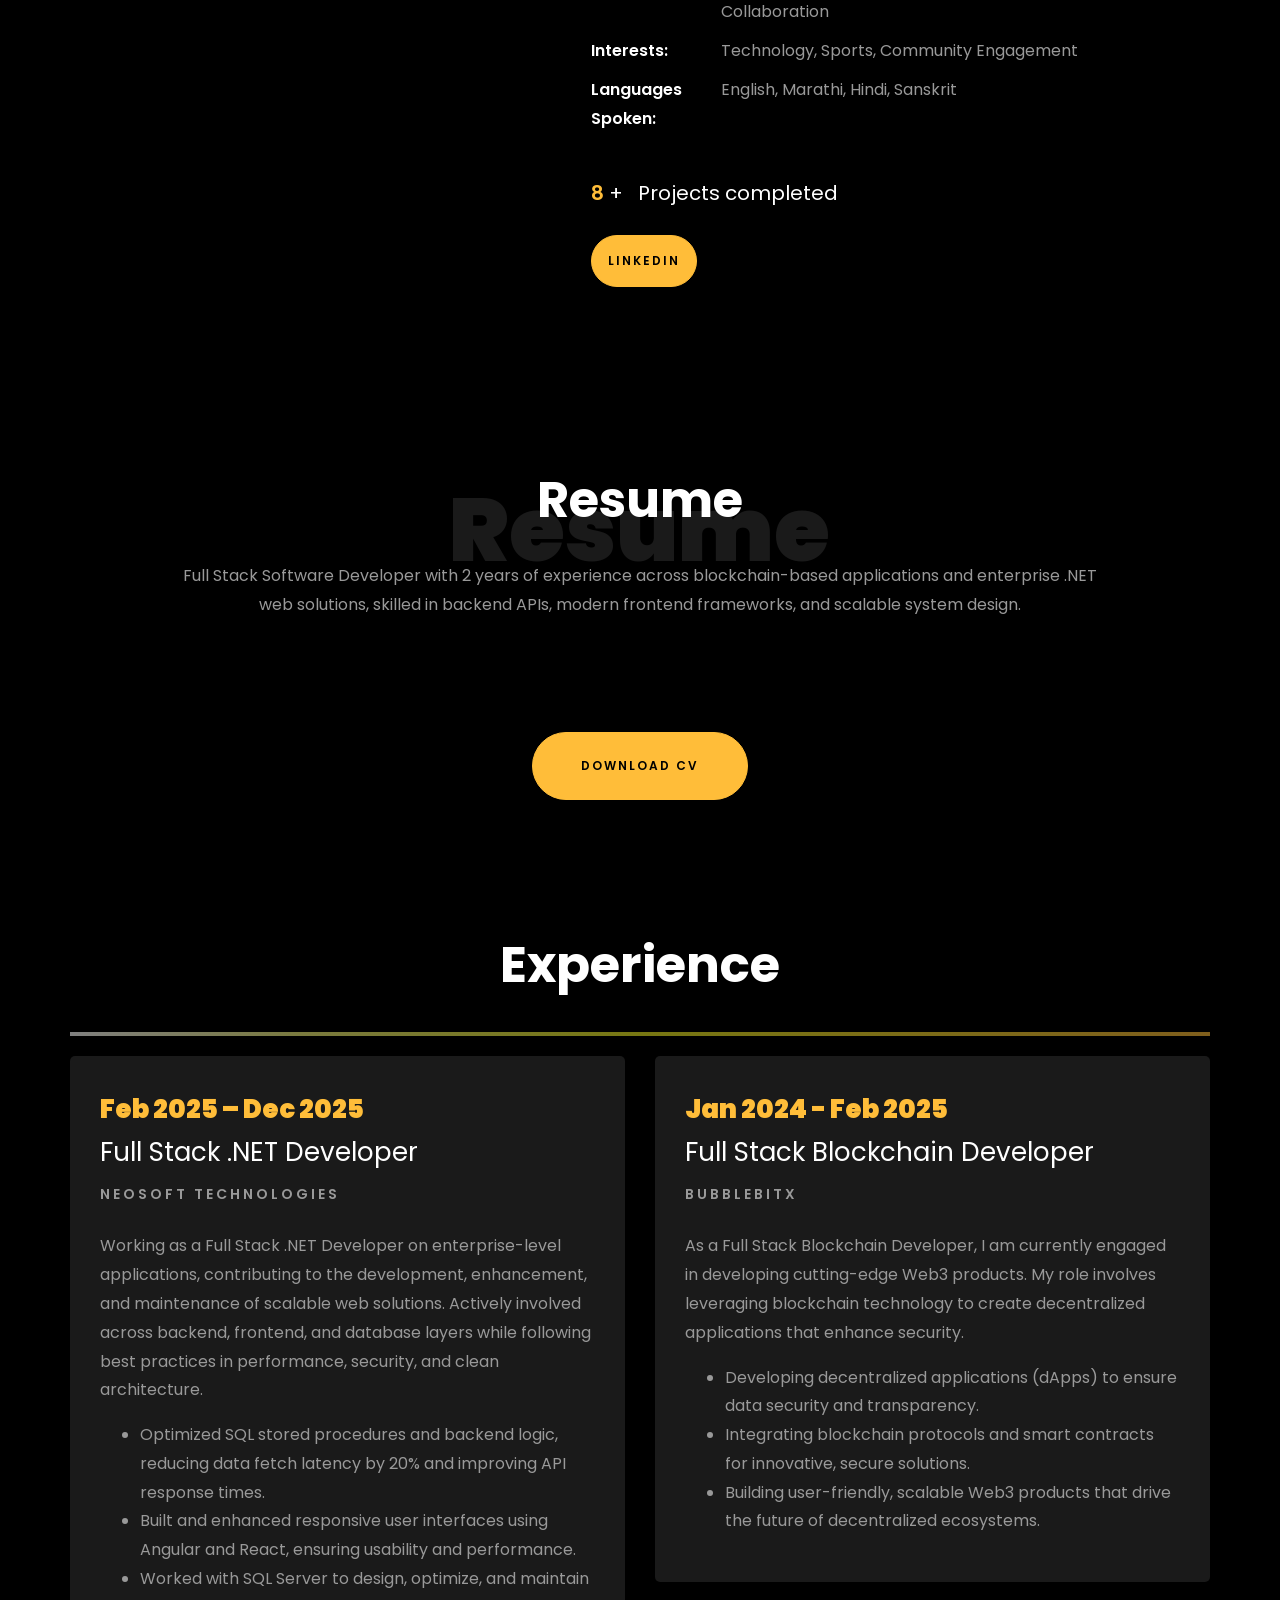
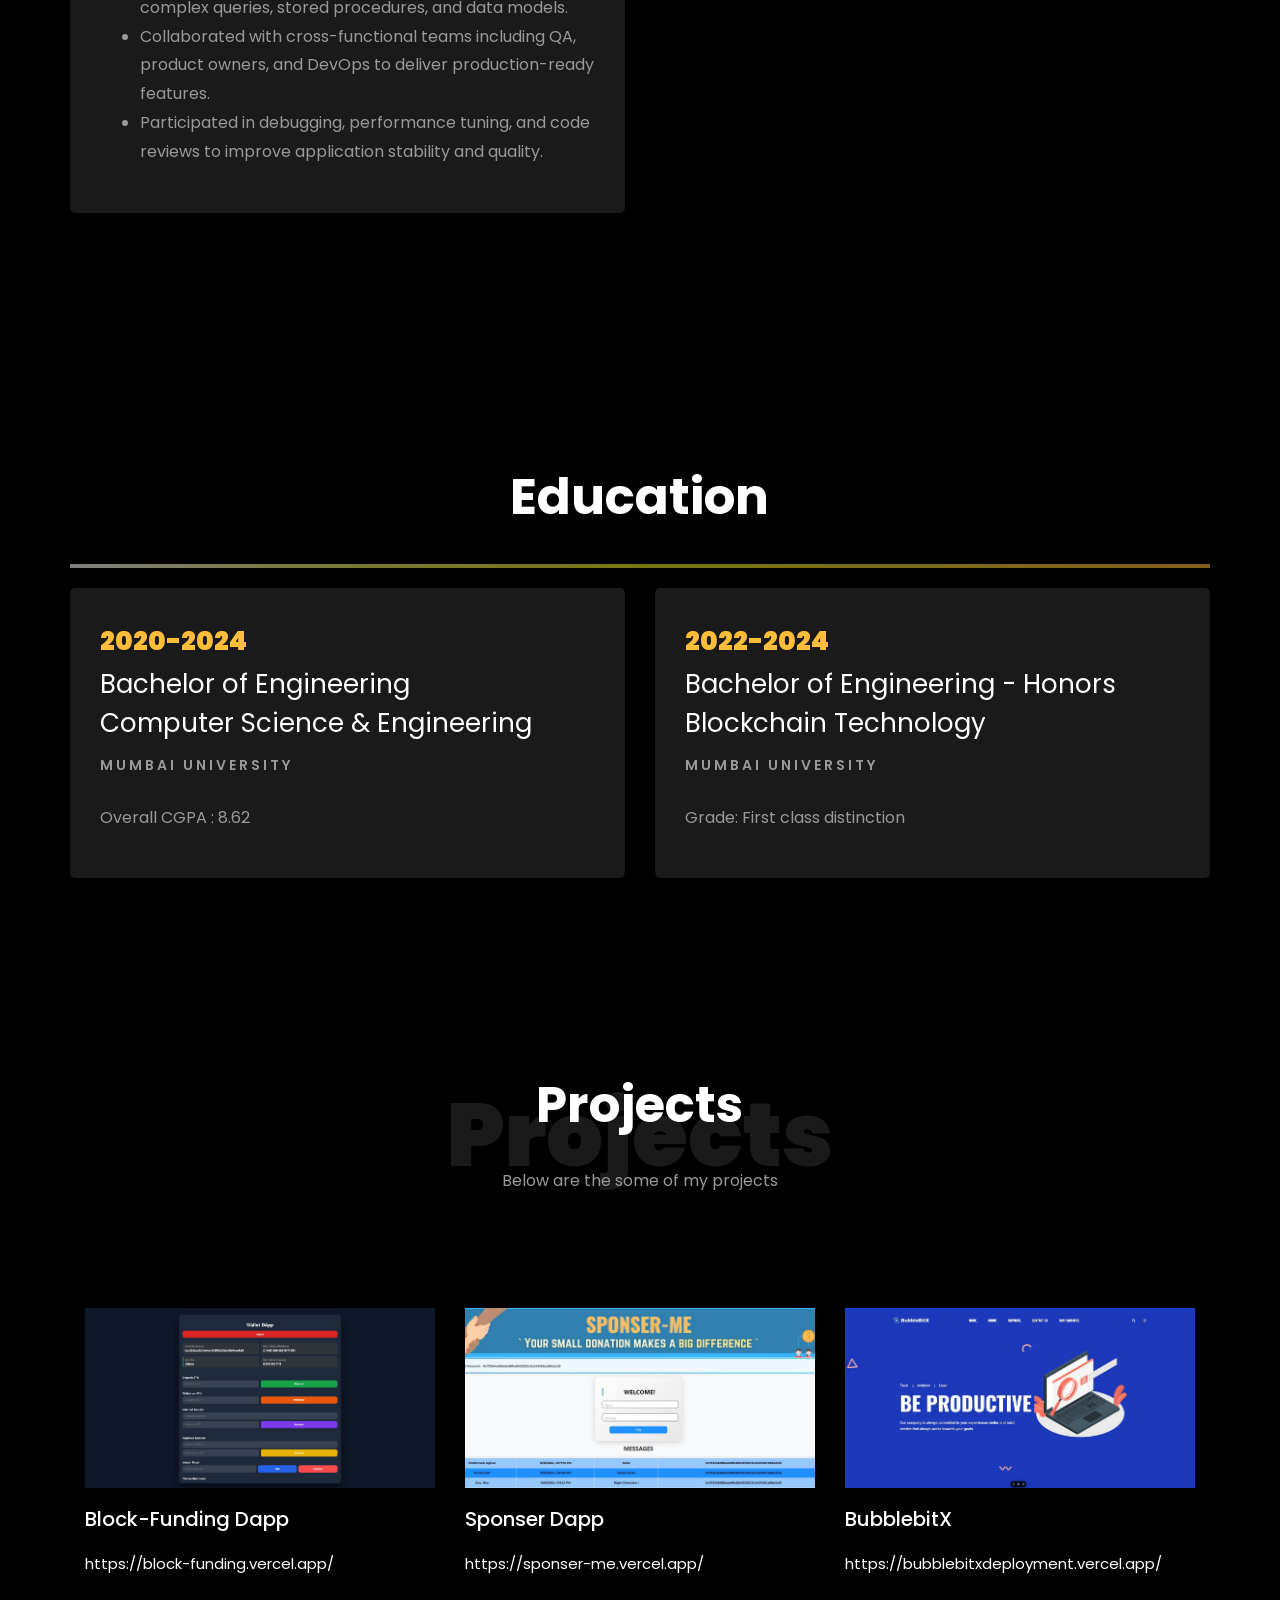
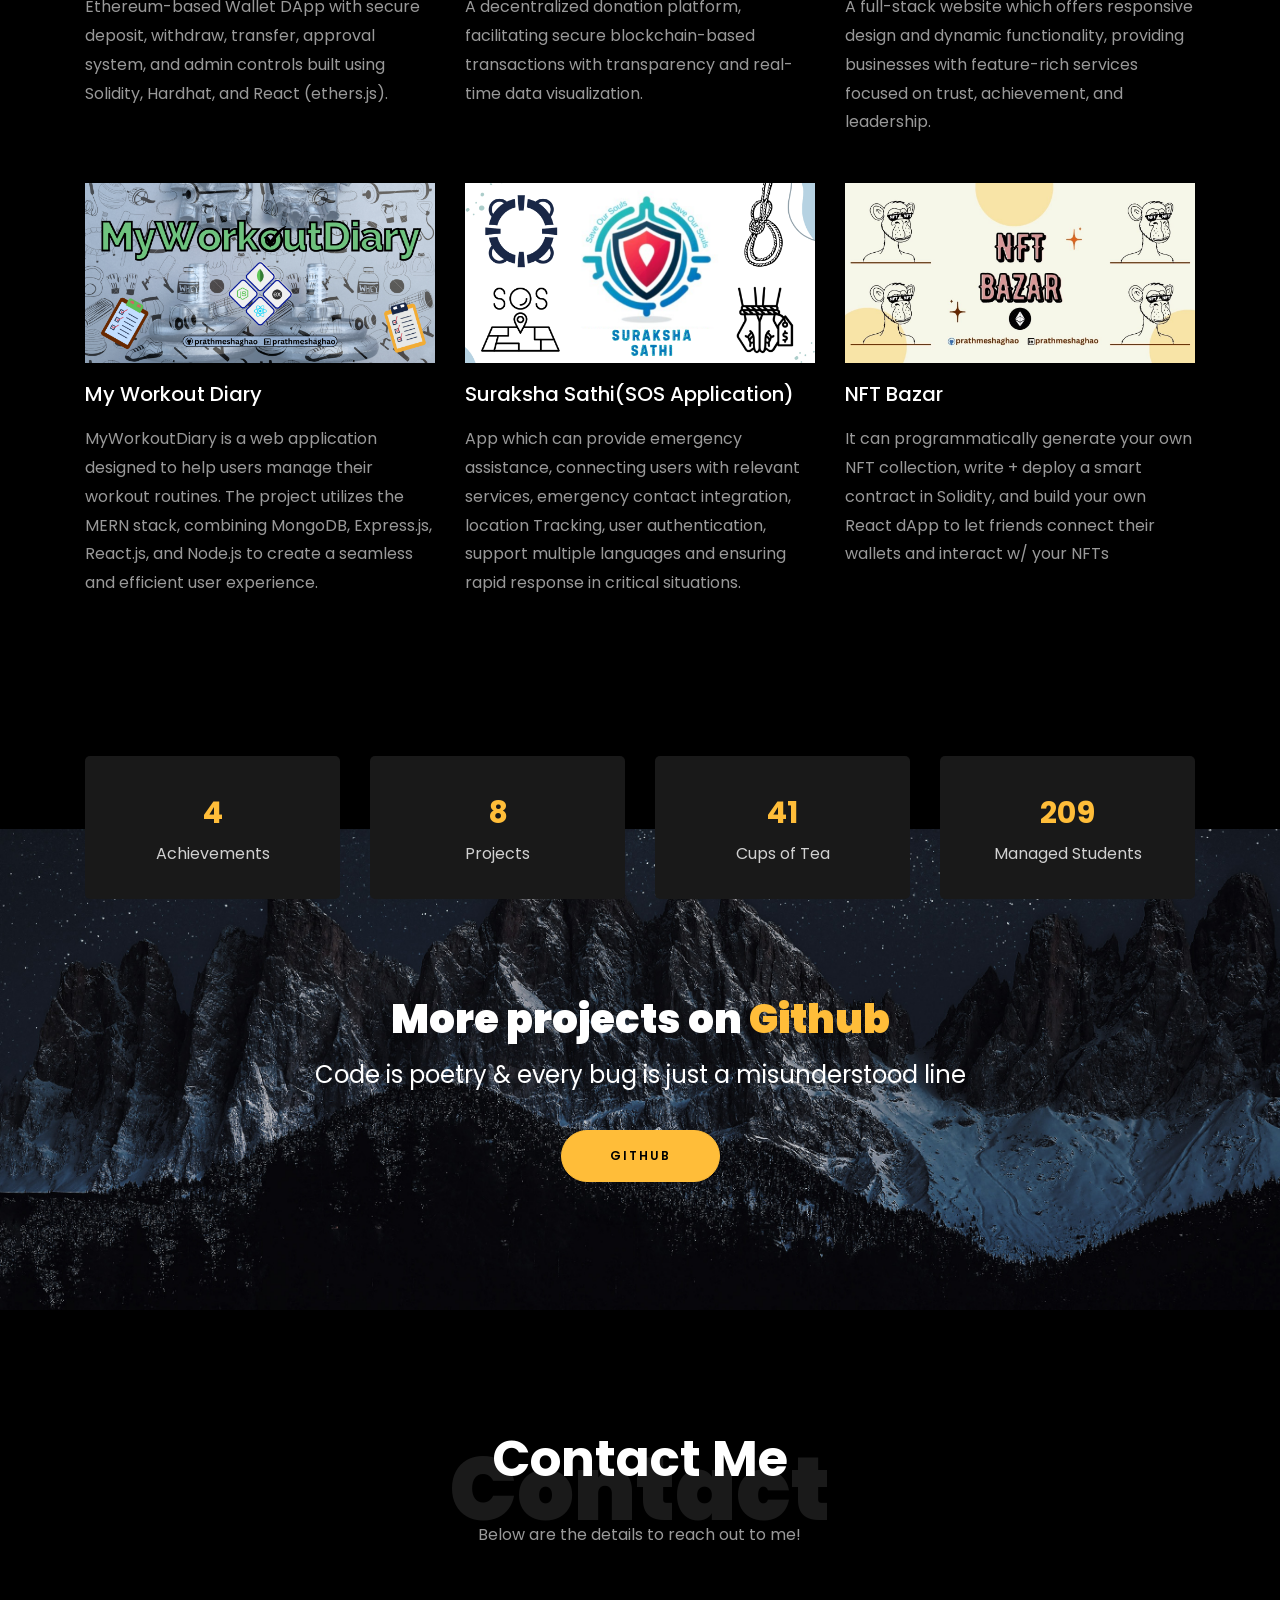
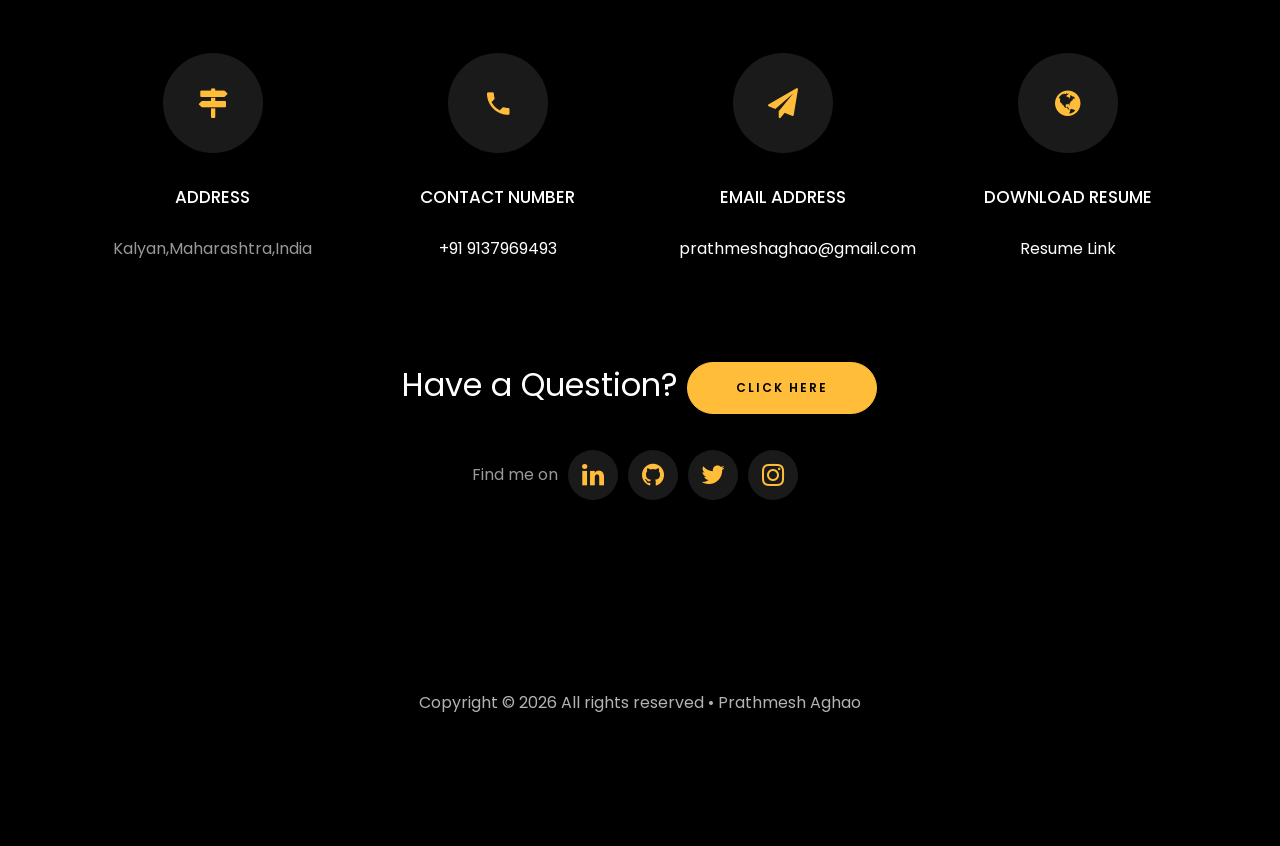
==== commit a3ea7c8d: "corrected cgpa score" ====
--- a/index.html
+++ b/index.html
@@ -445,7 +445,7 @@
 							<br>
 						Computer Science & Engineering</h2>
 						<span class="position">Mumbai University</span>
-						<p class="mt-4">Overall CGPA : 8.65</p>
+						<p class="mt-4">Overall CGPA : 8.62</p>
 					</div>
 				</div>
 
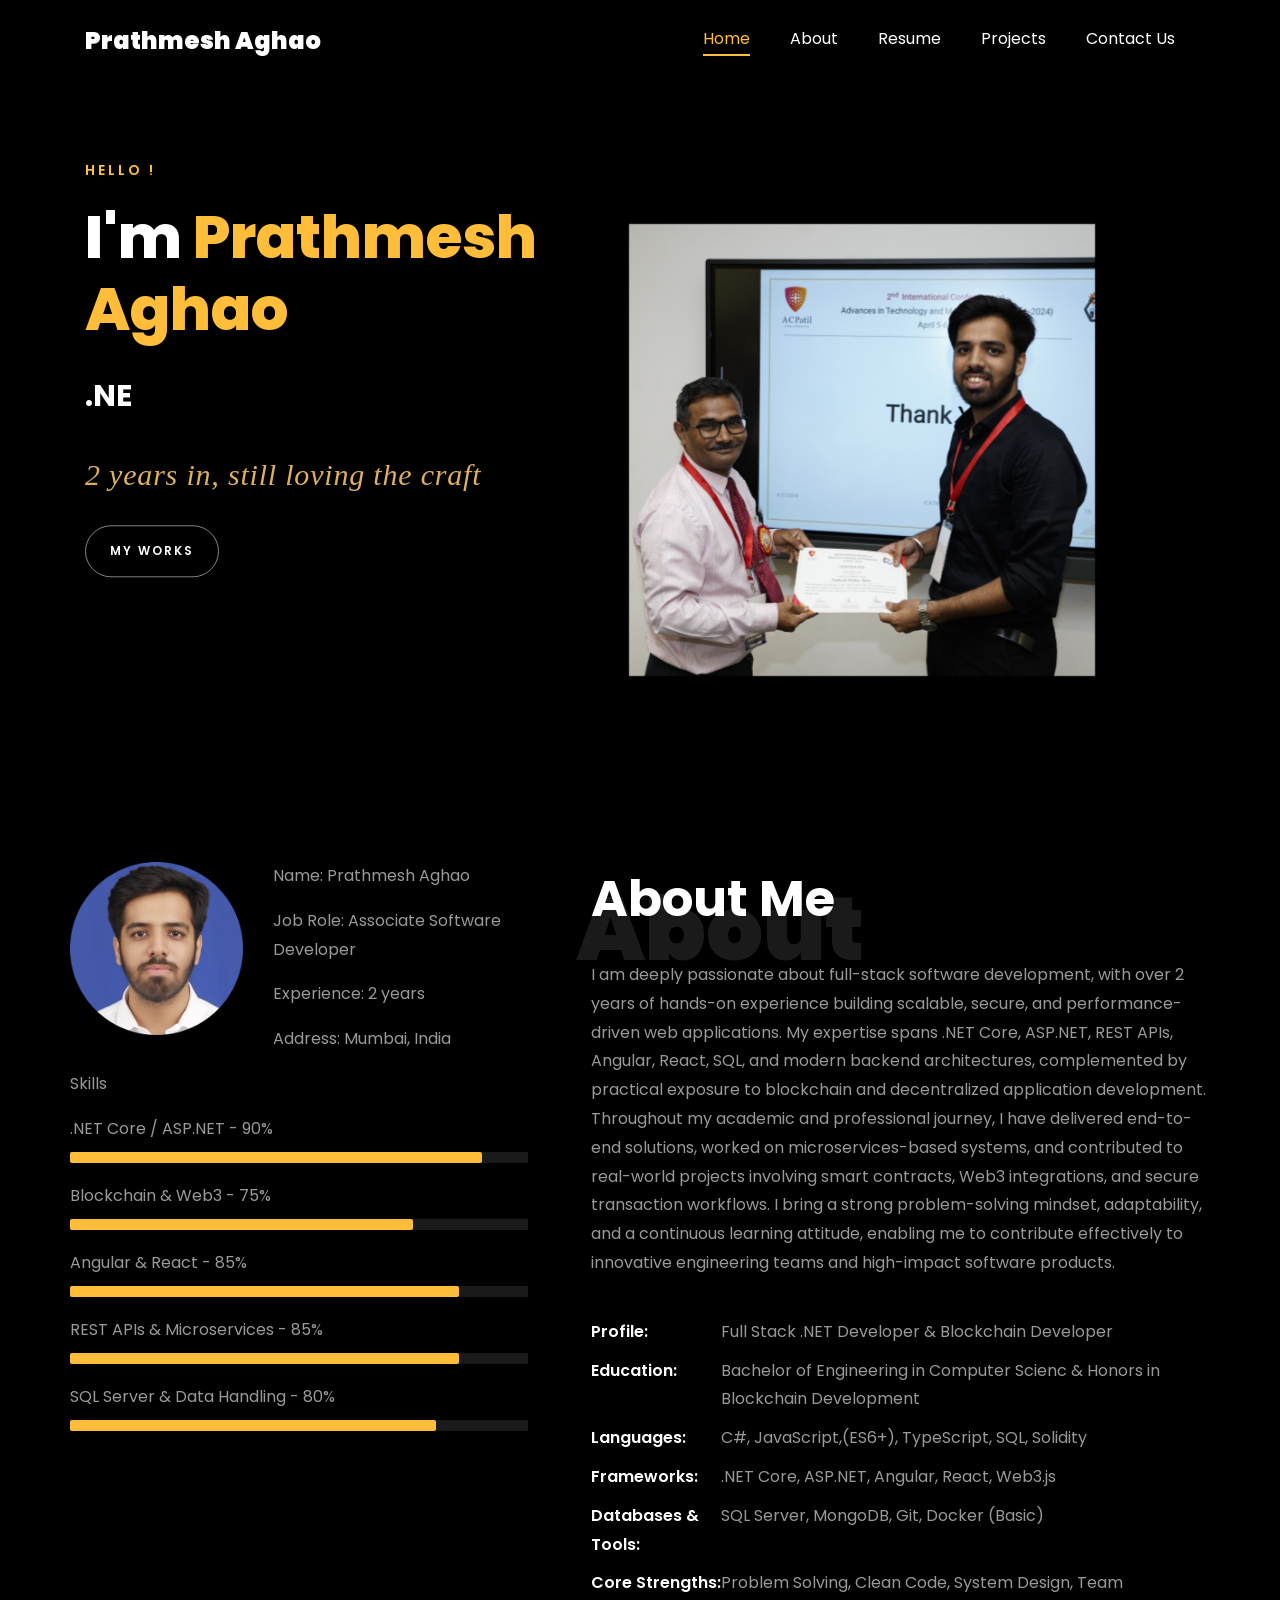
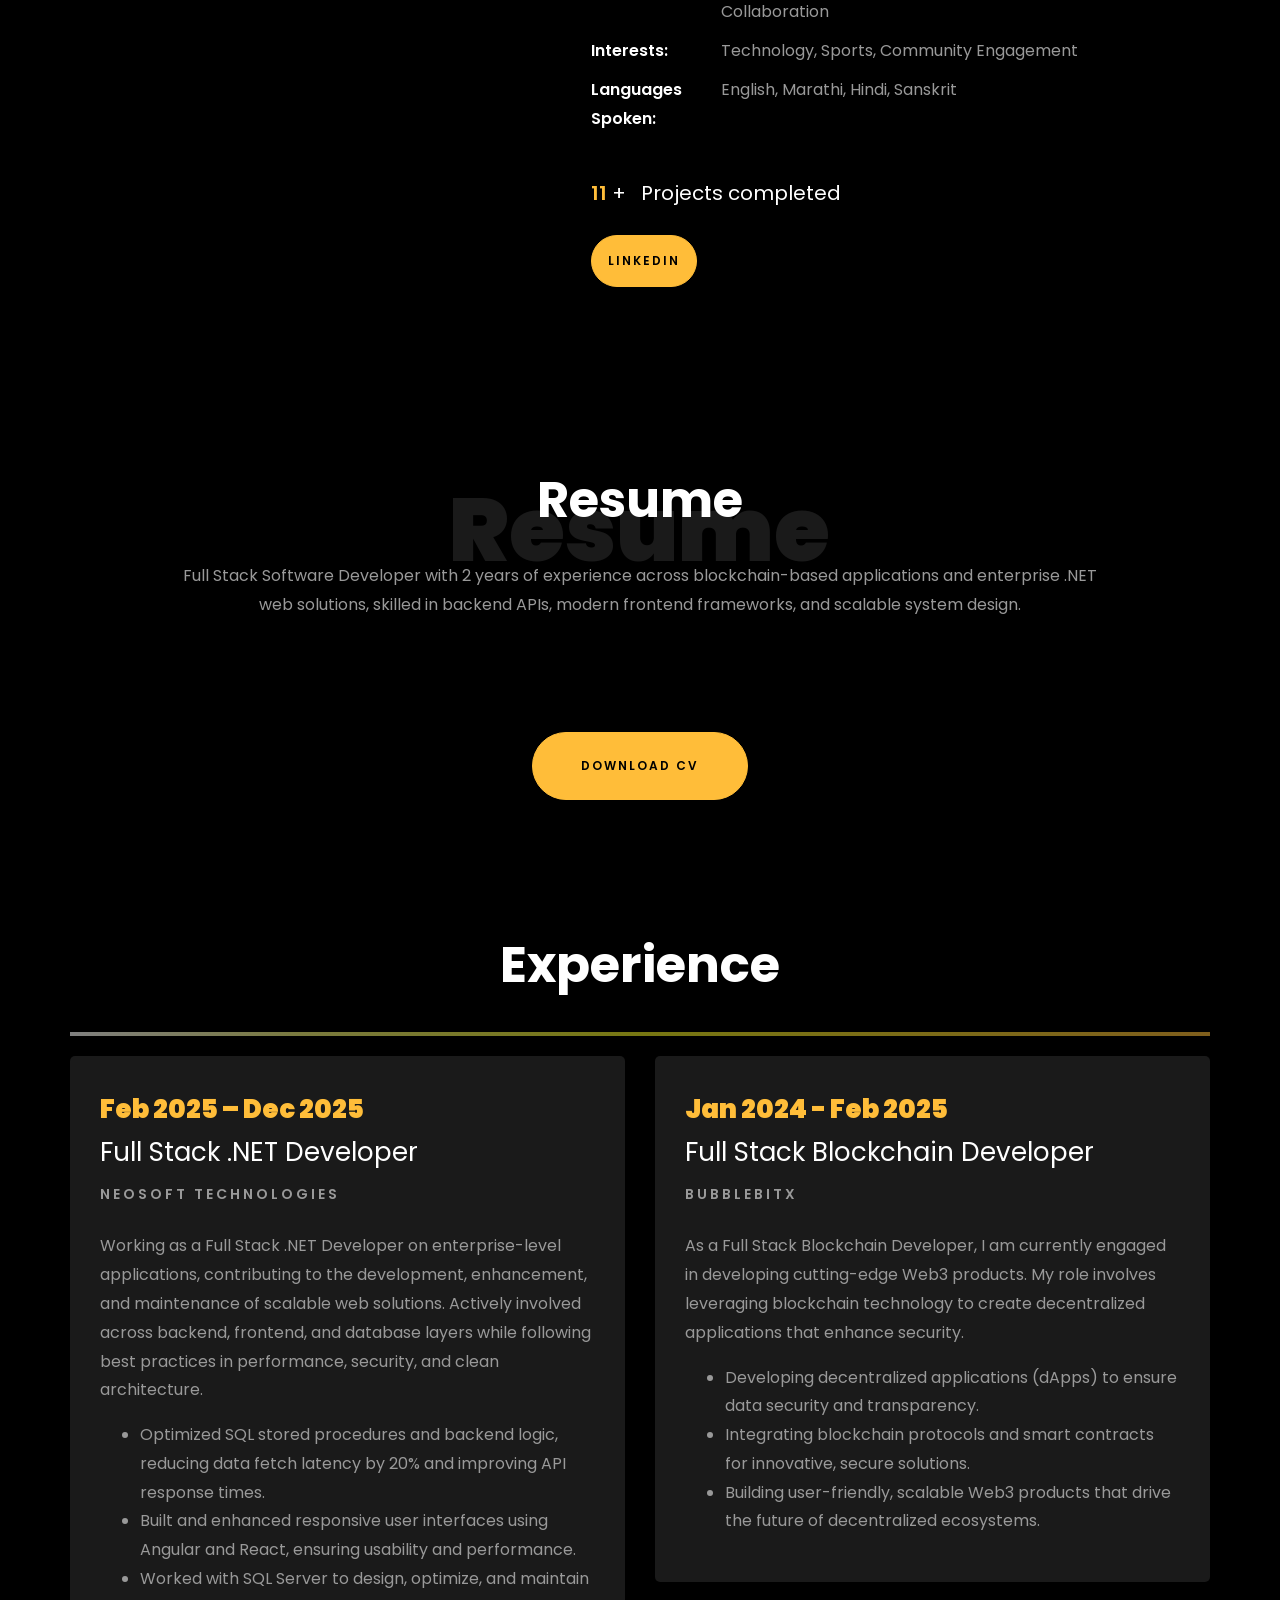
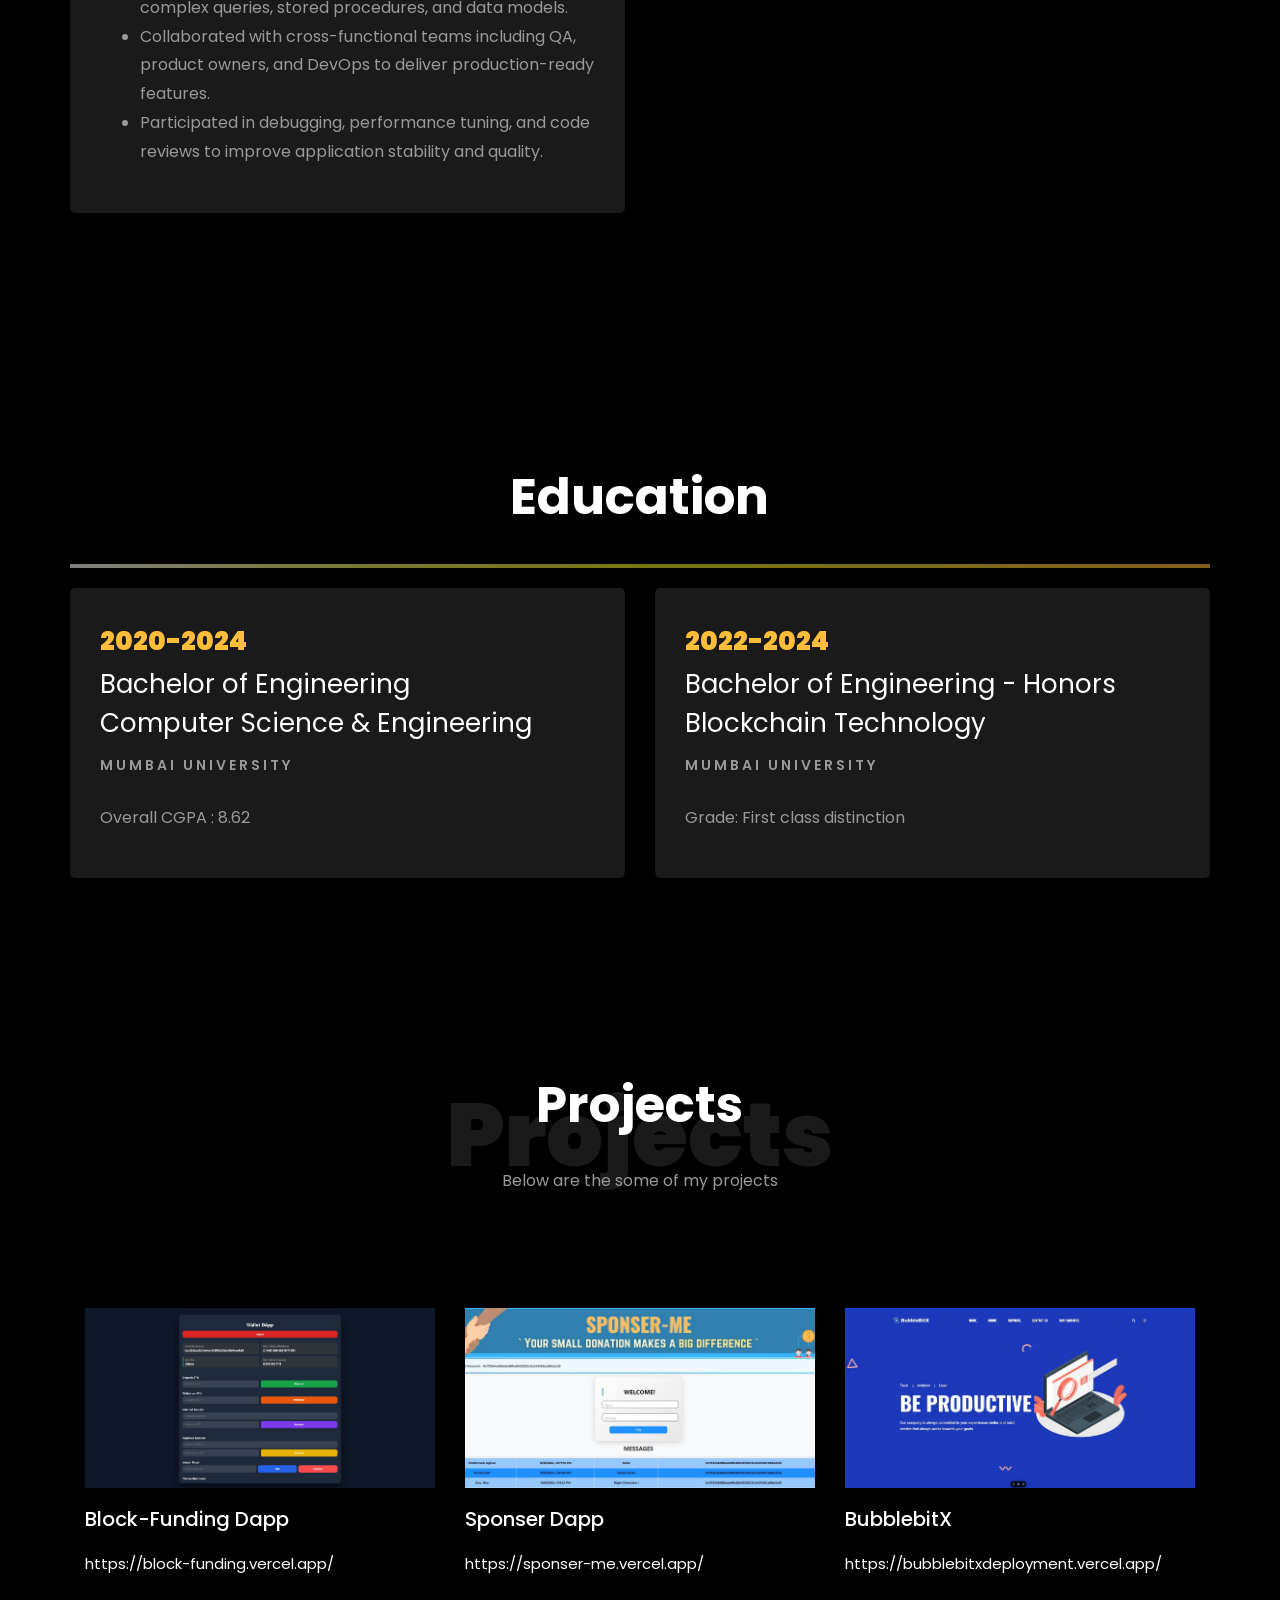
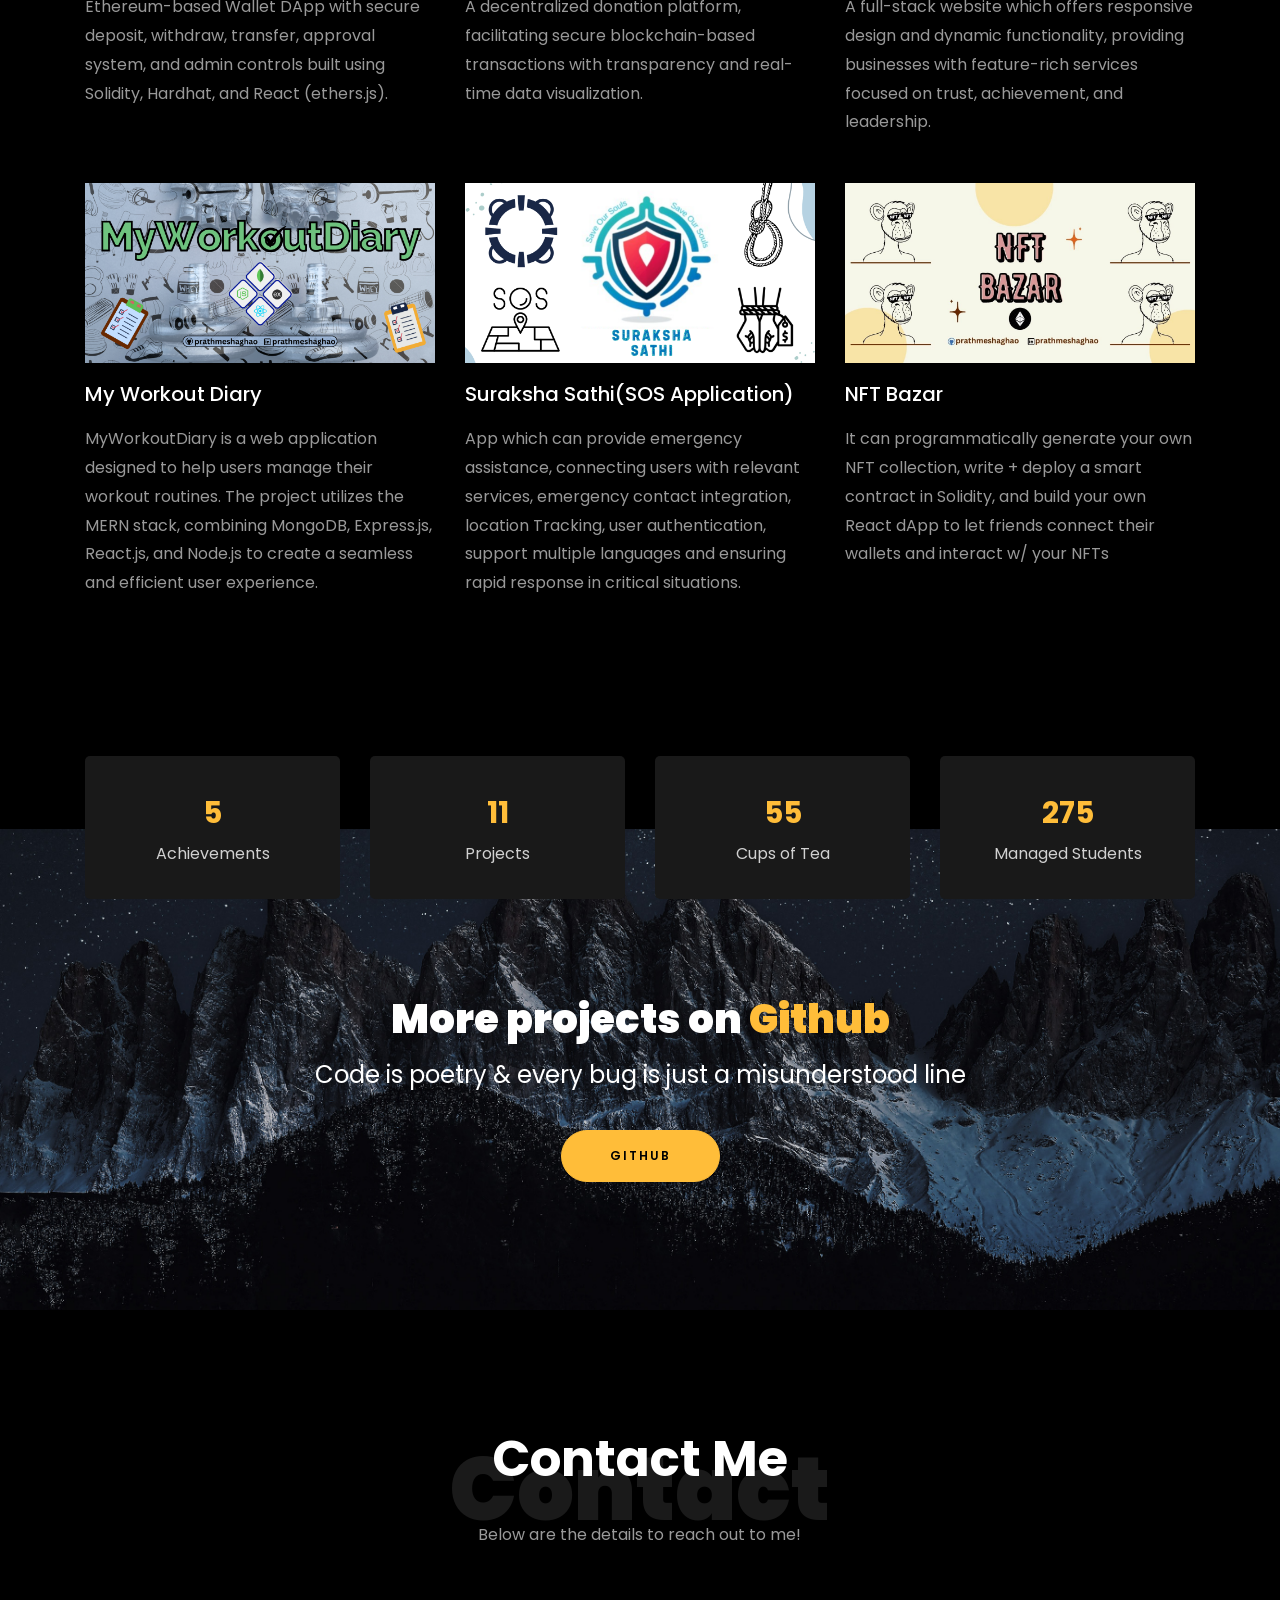
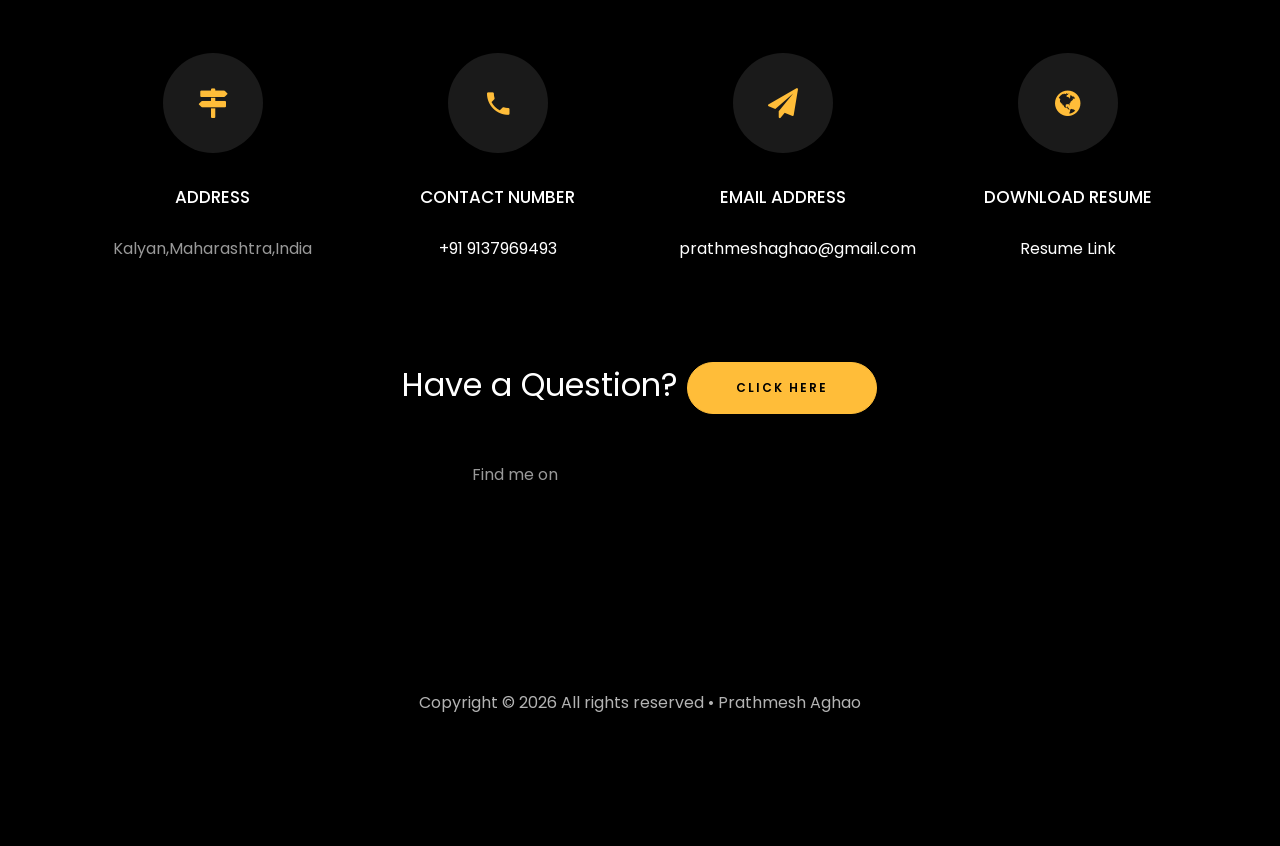
==== commit b18c125b: "Update CV and Resume download links in index.html" ====
--- a/index.html
+++ b/index.html
@@ -360,7 +360,7 @@
 
 			<div class="row justify-content-center mt-5">
 				<div class="col-md-6 text-center ftco-animate">
-					<p><a href="https://drive.google.com/file/d/1skeHeuY2eNE2s8dDfakmMvkRnoizcqCP/view?usp=sharing"
+					<p><a href="https://drive.google.com/file/d/1yB6aQel1Jyu2XFsRRT7Vs9V62orkPj_w/view?usp=sharing"
 							class="btn btn-primary py-4 px-5">Download CV</a></p>
 				</div>
 			</div>
@@ -698,7 +698,7 @@
 							<span class="icon-globe"></span>
 						</div>
 						<h3 class="mb-4">Download Resume</h3>
-						<p><a href="https://drive.google.com/file/d/1skeHeuY2eNE2s8dDfakmMvkRnoizcqCP/view?usp=sharing">Resume
+						<p><a href="https://drive.google.com/file/d/1yB6aQel1Jyu2XFsRRT7Vs9V62orkPj_w/view?usp=sharing">Resume
 								Link</a></p>
 					</div>
 				</div>
@@ -778,4 +778,4 @@
 
 </body>
 
-</html>+</html>
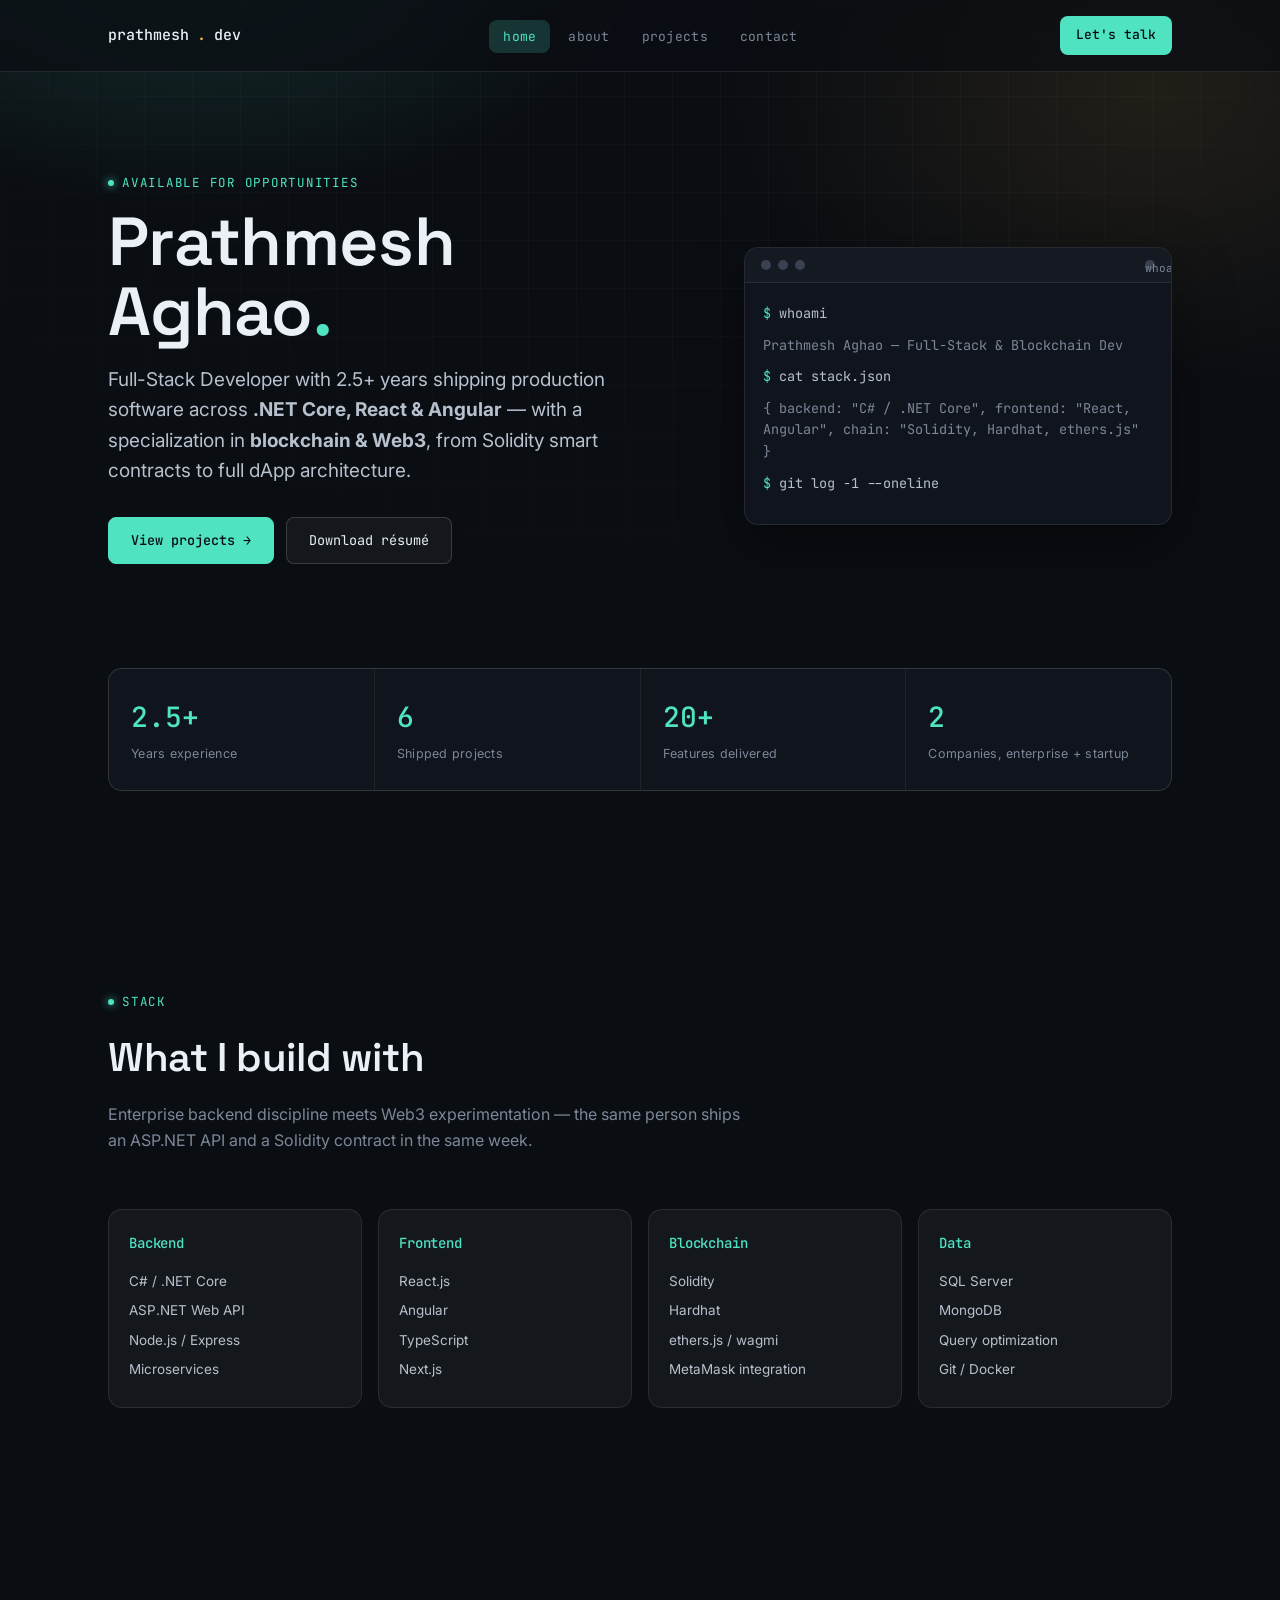
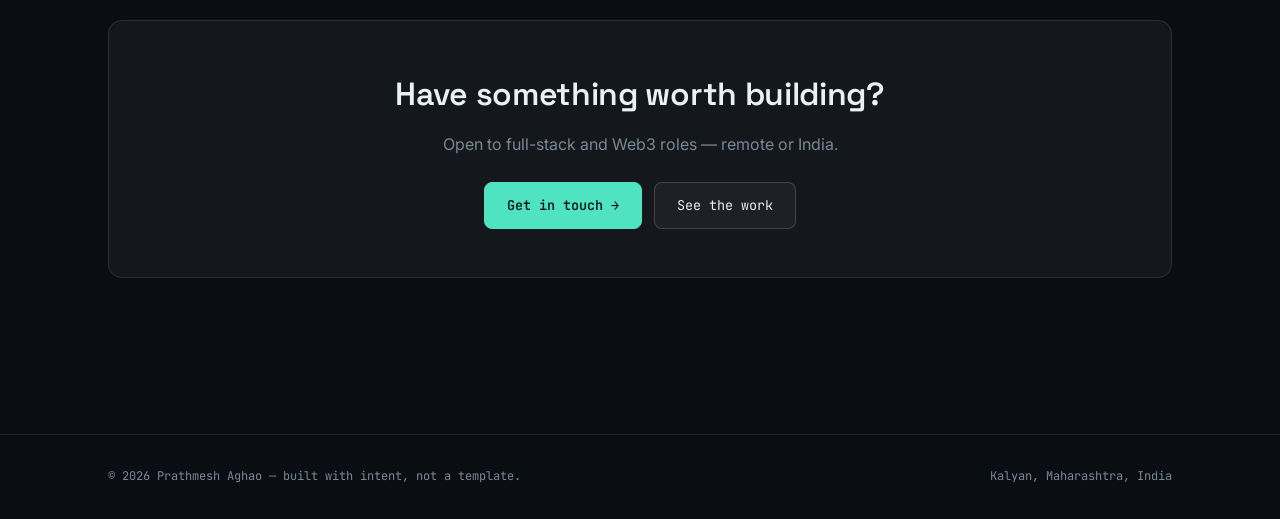
==== commit f41d6f95: "Portfolio 2.0" ====
--- a/index.html
+++ b/index.html
@@ -1,781 +1,146 @@
 <!DOCTYPE html>
 <html lang="en">
+<head>
+<meta charset="UTF-8">
+<meta name="viewport" content="width=device-width, initial-scale=1, shrink-to-fit=no">
+<title>Prathmesh Aghao — Full-Stack & Blockchain Developer</title>
+<meta name="description" content="Prathmesh Aghao — Full-Stack Developer building production software across .NET, React, and Ethereum smart contracts.">
+<link rel="stylesheet" href="style.css">
+</head>
+<body>
 
-<head>
-	<title>Prathmesh Aghao | Full Stack Developer</title>
-	<meta charset="utf-8">
-	<meta name="viewport" content="width=device-width, initial-scale=1, shrink-to-fit=no">
+<nav class="nav">
+  <div class="nav-inner">
+    <a href="index.html" class="nav-logo">prathmesh<span class="dot">.</span>dev</a>
+    <button class="nav-toggle" aria-label="Toggle menu">menu</button>
+    <ul class="nav-links">
+      <li><a href="index.html" class="active">home</a></li>
+      <li><a href="about.html">about</a></li>
+      <li><a href="projects.html">projects</a></li>
+      <li><a href="contact.html">contact</a></li>
+    </ul>
+    <a href="contact.html" class="nav-cta">Let's talk</a>
+  </div>
+</nav>
 
-	<link href="https://fonts.googleapis.com/css?family=Poppins:100,200,300,400,500,600,700,800,900" rel="stylesheet">
+<header class="hero">
+  <div class="container hero-grid">
+    <div>
+      <div class="eyebrow">AVAILABLE FOR OPPORTUNITIES</div>
+      <h1 class="hero-name">Prathmesh<br>Aghao<span class="accent">.</span></h1>
+      <p class="hero-role">Full-Stack Developer with 2.5+ years shipping production software across <strong>.NET Core, React &amp; Angular</strong> — with a specialization in <strong>blockchain &amp; Web3</strong>, from Solidity smart contracts to full dApp architecture.</p>
+      <div class="hero-actions">
+        <a href="projects.html" class="btn btn-primary">View projects →</a>
+        <a href="https://drive.google.com/file/d/1fqneGkzGh6LhXviR1u2pPhTGhOwsYoPb/view?usp=sharing" target="_blank" rel="noopener" class="btn">Download résumé</a>
+      </div>
+    </div>
 
-	<link rel="stylesheet" href="css/open-iconic-bootstrap.min.css">
-	<link rel="stylesheet" href="css/animate.css">
+    <div class="terminal reveal">
+      <div class="terminal-head">
+        <span></span><span></span><span></span>
+        <span class="label">whoami.sh</span>
+      </div>
+      <div class="terminal-body" data-lines='[
+        {"type":"cmd","text":"whoami"},
+        {"type":"out","text":"Prathmesh Aghao — Full-Stack &amp; Blockchain Dev"},
+        {"type":"cmd","text":"cat stack.json"},
+        {"type":"out","text":"{ backend: \"C# / .NET Core\", frontend: \"React, Angular\", chain: \"Solidity, Hardhat, ethers.js\" }"},
+        {"type":"cmd","text":"git log -1 --oneline"},
+        {"type":"out","text":"0x4fe3c1  feat: shipped 20+ features in production"}
+      ]'></div>
+    </div>
+  </div>
 
-	<link rel="stylesheet" href="css/owl.carousel.min.css">
-	<link rel="stylesheet" href="css/owl.theme.default.min.css">
-	<link rel="stylesheet" href="css/magnific-popup.css">
+  <div class="container">
+    <div class="stat-bar reveal">
+      <div class="stat">
+        <div class="stat-num">2.5+</div>
+        <div class="stat-label">Years experience</div>
+      </div>
+      <div class="stat">
+        <div class="stat-num">6</div>
+        <div class="stat-label">Shipped projects</div>
+      </div>
+      <div class="stat">
+        <div class="stat-num">20+</div>
+        <div class="stat-label">Features delivered</div>
+      </div>
+      <div class="stat">
+        <div class="stat-num">2</div>
+        <div class="stat-label">Companies, enterprise + startup</div>
+      </div>
+    </div>
+  </div>
+</header>
 
-	<link rel="stylesheet" href="css/aos.css">
+<section class="section">
+  <div class="container">
+    <div class="section-head reveal">
+      <div class="eyebrow">STACK</div>
+      <h2 class="section-title">What I build with</h2>
+      <p class="section-sub">Enterprise backend discipline meets Web3 experimentation — the same person ships an ASP.NET API and a Solidity contract in the same week.</p>
+    </div>
+    <div class="skill-groups reveal">
+      <div class="skill-card">
+        <h4>Backend</h4>
+        <ul>
+          <li>C# / .NET Core</li>
+          <li>ASP.NET Web API</li>
+          <li>Node.js / Express</li>
+          <li>Microservices</li>
+        </ul>
+      </div>
+      <div class="skill-card">
+        <h4>Frontend</h4>
+        <ul>
+          <li>React.js</li>
+          <li>Angular</li>
+          <li>TypeScript</li>
+          <li>Next.js</li>
+        </ul>
+      </div>
+      <div class="skill-card">
+        <h4>Blockchain</h4>
+        <ul>
+          <li>Solidity</li>
+          <li>Hardhat</li>
+          <li>ethers.js / wagmi</li>
+          <li>MetaMask integration</li>
+        </ul>
+      </div>
+      <div class="skill-card">
+        <h4>Data</h4>
+        <ul>
+          <li>SQL Server</li>
+          <li>MongoDB</li>
+          <li>Query optimization</li>
+          <li>Git / Docker</li>
+        </ul>
+      </div>
+    </div>
+  </div>
+</section>
 
-	<link rel="stylesheet" href="css/ionicons.min.css">
+<section class="section">
+  <div class="container">
+    <div class="cta-band reveal">
+      <h2>Have something worth building?</h2>
+      <p>Open to full-stack and Web3 roles — remote or India.</p>
+      <div class="cta-actions">
+        <a href="contact.html" class="btn btn-primary">Get in touch →</a>
+        <a href="projects.html" class="btn">See the work</a>
+      </div>
+    </div>
+  </div>
+</section>
 
-	<link rel="stylesheet" href="css/flaticon.css">
-	<link rel="stylesheet" href="css/icomoon.css">
-	<link rel="stylesheet" href="css/style.css">
+<footer class="footer">
+  <div class="container footer-inner">
+    <p>© 2026 Prathmesh Aghao — built with intent, not a template.</p>
+    <p>Kalyan, Maharashtra, India</p>
+  </div>
+</footer>
 
-
-	<link rel="icon" href="/favicon.ico" type="image/x-icon">
-	<link rel="shortcut icon" href="/favicon.ico" type="image/x-icon">
-
-	<style>
-		/*======================================
-//--//-->   ABOUT
-======================================*/
-
-		.about-mf .box-shadow-full {
-			padding-top: 4rem;
-			padding-bottom: 4rem;
-		}
-
-		.about-mf .about-img {
-			margin-bottom: 2rem;
-		}
-
-		.about-mf .about-img img {
-			margin-left: 10px;
-		}
-
-
-		.skill-mf .progress {
-			/* background-color: #cde1f8; */
-			margin: .5rem 0 1.2rem 0;
-			border-radius: 0;
-			height: .7rem;
-		}
-
-		.skill-mf .progress .progress-bar {
-			height: .7rem;
-			background-color: #ffbd39;
-		}
-
-
-		/* Animation styles */
-		#typing-animation {
-			position: relative;
-			font-size: 30px;
-			font-weight: bold;
-			color: rgb(255, 255, 255);
-			overflow: hidden;
-			white-space: nowrap;
-			animation: typing 3s steps(20, end) infinite;
-		}
-
-		#typing-animation:before {
-			content: "";
-			/* position: absolute; */
-			top: 0;
-			left: 0;
-			width: 0;
-			height: 100%;
-			background-color: #ccc;
-			animation: typing-cursor 0.5s ease-in-out infinite;
-		}
-
-		@keyframes typing {
-			from {
-				width: 0;
-			}
-
-			to {
-				width: 100%;
-			}
-		}
-
-		@keyframes typing-cursor {
-			from {
-				width: 5px;
-			}
-
-			to {
-				width: 0;
-			}
-		}
-
-
-		/* project image zoom effect */
-
-		.zoom-effect {
-			overflow: hidden;
-			transition: transform 0.3s ease-out;
-		}
-
-		.zoom-effect:hover {
-			transform: scale(1.1);
-		}
-
-		.handwritten {
-			font-family: 'Caveat', 'Patrick Hand', cursive;
-			font-style: italic;
-			font-weight: 500;
-			letter-spacing: 0.8px;
-			color: #f5c26b;
-			/* softer warm yellow */
-			opacity: 0.9;
-		}
-	</style>
-
-
-</head>
-
-<body data-spy="scroll" data-target=".site-navbar-target" data-offset="300">
-
-
-	<nav class="navbar navbar-expand-lg navbar-dark ftco_navbar ftco-navbar-light site-navbar-target" id="ftco-navbar">
-		<div class="container">
-			<a class="navbar-brand" href="index.html">Prathmesh Aghao</a>
-			<button class="navbar-toggler js-fh5co-nav-toggle fh5co-nav-toggle" type="button" data-toggle="collapse"
-				data-target="#ftco-nav" aria-controls="ftco-nav" aria-expanded="false" aria-label="Toggle navigation">
-				<span class="oi oi-menu"></span> Menu
-			</button>
-
-			<div class="collapse navbar-collapse" id="ftco-nav">
-				<ul class="navbar-nav nav ml-auto">
-					<li class="nav-item"><a href="#home-section" class="nav-link"><span>Home</span></a></li>
-					<li class="nav-item"><a href="#about-section" class="nav-link"><span>About</span></a></li>
-					<li class="nav-item"><a href="#resume-section" class="nav-link"><span>Resume</span></a></li>
-					<li class="nav-item"><a href="#project-section" class="nav-link"><span>Projects</span></a></li>
-					<li class="nav-item"><a href="#contact-section" class="nav-link"><span>Contact Us</span></a></li>
-				</ul>
-			</div>
-		</div>
-	</nav>
-	<section id="home-section" class="hero">
-		<div class="home-slider  owl-carousel">
-			<div class="slider-item ">
-				<div class="overlay"></div>
-				<div class="container">
-					<div class="row d-md-flex no-gutters slider-text align-items-end justify-content-end"
-						data-scrollax-parent="true">
-						<div class="one-third js-fullheight order-md-last img"
-							style="background-image: url('/images/bg_3.jpg'); background-size: 70% auto;">
-
-							<div class="overlay"></div>
-						</div>
-						<div class="one-forth d-flex  align-items-center ftco-animate"
-							data-scrollax=" properties: { translateY: '70%' }">
-							<div class="text">
-								<span class="subheading">Hello !</span>
-								<h1 class="mb-4 mt-3">I'm <span>Prathmesh Aghao</span></h1>
-
-								<!-- Element to contain animated typing -->
-								<span id="typing-animation"></span>
-
-								<script>
-
-									// Initialize the typing animation
-									const typingAnimationElement = document.getElementById('typing-animation');
-
-									// Create an array of typing text
-									const typingTexts = [
-										'MERN Stack Developer',
-										'.NET Developer',
-										'Blockchain Developer',
-									];
-
-									// Create a function to display the typing animation for a given text
-									function playTypingAnimation(text) {
-										// Loop through each character and add it to the element
-										for (let i = 0; i < text.length; i++) {
-											setTimeout(() => {
-												typingAnimationElement.textContent += text[i];
-											}, i * 200); // Increase the delay to slow down the typing animation
-										}
-
-										// Once the animation is complete, reset the text and start over
-										setTimeout(() => {
-											typingAnimationElement.textContent = '';
-											playTypingAnimation(typingTexts[(typingTexts.indexOf(text) + 1) % typingTexts.length]);
-										}, text.length * 200);
-									}
-
-									// Start the typing animation loop
-									playTypingAnimation(typingTexts[0]);
-
-								</script>
-
-								<br>
-								<br>
-								<!-- <h2>Freelancer</h2> -->
-								<h2 class="d-flex handwritten" style="margin-bottom: 0">
-									2 years in, still loving the craft
-								</h2>
-								<br>
-
-								<a href="https://github.com/prathmeshaghao	" class="btn btn-white btn-outline-white py-3 px-4">My
-									works</a></p>
-							</div>
-						</div>
-					</div>
-				</div>
-			</div>
-		</div>
-	</section>
-
-
-
-	<section class="ftco-about img ftco-section ftco-no-pb" id="about-section">
-		<div class="container">
-			<div class="row">
-				<div class="row d-flex align-items-stretch">
-					<!-- <div class="row d-flex"> -->
-					<div class="col-md-6 col-lg-5 d-flex">
-						<div class="img-about img d-flex align-items-stretch">
-							<div class="overlay">
-								<div class="row">
-									<div class="col-sm-6 col-md-5">
-										<div class="about-img">
-											<img src="images/about-me.png" class="img-fluid rounded b-shadow-a" alt="">
-										</div>
-									</div>
-									<!-- Details next to profile image -->
-									<div class="col-sm-6 col-md-7">
-										<div class="about-info">
-											<p><span class="title-s">Name: </span> <span>Prathmesh Aghao</span></p>
-											<p><span class="title-s">Job Role: </span> <span>Associate Software Developer</span></p>
-											<p><span class="title-s">Experience: </span> <span>2 years</span></p>
-											<p><span class="title-s">Address: </span> <span>Mumbai, India</span></p>
-										</div>
-									</div>
-								</div>
-
-								<div class="skill-mf">
-									<p class="title-s">Skills</p>
-
-									<span>.NET Core / ASP.NET</span> <span class="pull-right"> - 90%</span>
-									<div class="progress">
-										<div class="progress-bar" role="progressbar" style="width: 90%;" aria-valuenow="90"
-											aria-valuemin="0" aria-valuemax="100"></div>
-									</div>
-
-									<span>Blockchain & Web3</span> <span class="pull-right">- 75%</span>
-									<div class="progress">
-										<div class="progress-bar" role="progressbar" style="width: 75%;" aria-valuenow="75"
-											aria-valuemin="0" aria-valuemax="100"></div>
-									</div>
-
-									<span>Angular & React</span> <span class="pull-right"> - 85%</span>
-									<div class="progress">
-										<div class="progress-bar" role="progressbar" style="width: 85%;" aria-valuenow="85"
-											aria-valuemin="0" aria-valuemax="100"></div>
-									</div>
-
-									<span>REST APIs & Microservices</span> <span class="pull-right"> - 85%</span>
-									<div class="progress">
-										<div class="progress-bar" role="progressbar" style="width: 85%;" aria-valuenow="85"
-											aria-valuemin="0" aria-valuemax="100"></div>
-									</div>
-
-									<span>SQL Server & Data Handling</span> <span class="pull-right"> - 80%</span>
-									<div class="progress">
-										<div class="progress-bar" role="progressbar" style="width: 80%;" aria-valuenow="80"
-											aria-valuemin="0" aria-valuemax="100"></div>
-									</div>
-
-								</div>
-
-							</div>
-						</div>
-					</div>
-
-					<div class="col-md-6 col-lg-7 pl-lg-5 pb-5">
-						<div class="row justify-content-start pb-3">
-							<div class="col-md-12 heading-section ftco-animate">
-
-								<h1 class="big">About</h1>
-								<h2 class="mb-4">About Me</h2>
-
-								<p>
-									I am deeply passionate about full-stack software development, with over 2 years of hands-on experience
-									building scalable, secure, and performance-driven web applications. My expertise spans .NET Core,
-									ASP.NET, REST APIs, Angular, React, SQL, and modern backend architectures, complemented by practical
-									exposure to blockchain and decentralized application development. Throughout my academic and
-									professional journey, I have delivered end-to-end solutions, worked on microservices-based systems,
-									and contributed to real-world projects involving smart contracts, Web3 integrations, and secure
-									transaction workflows. I bring a strong problem-solving mindset, adaptability, and a continuous
-									learning attitude, enabling me to contribute effectively to innovative engineering teams and
-									high-impact software products.
-								</p>
-								<ul class="about-info mt-4 px-md-0 px-2">
-									<li class="d-flex"><span>Profile:</span> <span>Full Stack .NET Developer & Blockchain Developer</span>
-									</li>
-									<li class="d-flex"><span>Education:</span> <span>Bachelor of Engineering in Computer Scienc & Honors
-											in Blockchain Development</span></li>
-									<li class="d-flex"><span>Languages:</span> <span>C#, JavaScript,(ES6+), TypeScript, SQL,
-											Solidity</span></li>
-									<li class="d-flex"><span>Frameworks:</span> <span>.NET Core, ASP.NET, Angular, React, Web3.js</span>
-									</li>
-									<li class="d-flex"><span>Databases & Tools:</span> <span>SQL Server, MongoDB, Git, Docker
-											(Basic)</span></li>
-									<li class="d-flex"><span>Core Strengths:</span> <span>Problem Solving, Clean Code, System Design, Team
-											Collaboration</span></li>
-									<li class="d-flex"><span>Interests:</span> <span>Technology, Sports, Community Engagement</span></li>
-									<li class="d-flex"><span>Languages Spoken:</span> <span>English, Marathi, Hindi, Sanskrit</span></li>
-								</ul>
-
-							</div>
-						</div>
-
-
-						<div class="counter-wrap ftco-animate d-flex mt-md-3">
-							<div class="text">
-								<p class="mb-4">
-									<span class="number" data-number="20">0</span> <span>+</span>
-									<span>&nbsp; Projects completed</span>
-								</p>
-								<p><a href="https://www.linkedin.com/in/prathmeshaghao/" class="btn btn-primary py-3 px-3">LinkedIn</a>
-								</p>
-							</div>
-						</div>
-					</div>
-				</div>
-			</div>
-		</div>
-	</section>
-
-
-
-
-	<section class="ftco-section ftco-no-pb" id="resume-section">
-		<div class="container">
-			<div class="row justify-content-center pb-5">
-				<div class="col-md-10 heading-section text-center ftco-animate">
-					<h1 class="big big-2">Resume</h1>
-					<h2 class="mb-4">Resume</h2>
-					<p>
-						Full Stack Software Developer with 2 years of experience across blockchain-based applications and enterprise
-						.NET web solutions, skilled in backend APIs, modern frontend frameworks, and scalable system design.
-					</p>
-				</div>
-			</div>
-
-			<div class="row justify-content-center mt-5">
-				<div class="col-md-6 text-center ftco-animate">
-					<p><a href="https://drive.google.com/file/d/1yB6aQel1Jyu2XFsRRT7Vs9V62orkPj_w/view?usp=sharing"
-							class="btn btn-primary py-4 px-5">Download CV</a></p>
-				</div>
-			</div>
-		</section>		
-
-			<section class="ftco-section ftco-no-pb" id="resume-section">
-		<div class="container">
-			<div class="row justify-content-center pb-5">
-				<div class="col-md-10 heading-section text-center ftco-animate">
-					<!-- <h1 class="big big-2">Experience</h1> -->
-					<h2 class="mb-4">Experience</h2>
-				</div>
-				<div class="underline"></div>
-			<br>
-
-			<div class="row">
-				<div class="col-md-6">
-					<div class="resume-wrap ftco-animate">
-						<span class="date">Feb 2025 – Dec 2025</span>
-						<h2>Full Stack .NET Developer</h2>
-						<span class="position">Neosoft Technologies</span>
-
-						<p class="mt-4">
-							Working as a Full Stack .NET Developer on enterprise-level applications, contributing to the development,
-							enhancement, and maintenance of scalable web solutions. Actively involved across backend, frontend, and
-							database layers while following best practices in performance, security, and clean architecture.
-						</p>
-
-						<ul>
-							<li> Optimized SQL stored procedures and backend logic, reducing data fetch latency by 20% and improving API response times.</li>
-							<li>Built and enhanced responsive user interfaces using Angular and React, ensuring usability and
-								performance.</li>
-							<li>Worked with SQL Server to design, optimize, and maintain complex queries, stored procedures, and data
-								models.</li>
-							<li>Collaborated with cross-functional teams including QA, product owners, and DevOps to deliver
-								production-ready features.</li>
-							<li>Participated in debugging, performance tuning, and code reviews to improve application stability and
-								quality.</li>
-						</ul>
-
-					</div>
-
-				</div>
-				<div class="col-md-6">
-					<div class="resume-wrap ftco-animate">
-						<span class="date">Jan 2024 - Feb 2025</span>
-						<h2>Full Stack Blockchain Developer</h2>
-						<span class="position">BubblebitX</span>
-						<p class="mt-4">As a Full Stack Blockchain Developer, I am currently engaged in developing cutting-edge Web3
-							products. My role involves leveraging blockchain technology to create decentralized applications that
-							enhance security.
-						<ul>
-							<li>Developing decentralized applications (dApps) to ensure data security and transparency.</li>
-							<li>Integrating blockchain protocols and smart contracts for innovative, secure solutions.</li>
-							<li>Building user-friendly, scalable Web3 products that drive the future of decentralized ecosystems.</li>
-						</ul>
-						</p>
-
-					</div>
-
-				</div>
-			</div>
-			</section>	
-			<br>
-			<br>
-
-			<section class="ftco-section ftco-no-pb" id="resume-section">
-		<div class="container">
-			<div class="row justify-content-center pb-5">
-				<div class="col-md-10 heading-section text-center ftco-animate">
-					<!-- <h1 class="big big-2">Experience</h1> -->
-					<h2 class="mb-4">Education</h2>
-						</div>
-						<div class="underline"></div>
-			<br>
-
-			<div class="row">
-				<div class="col-md-6">
-					<div class="resume-wrap ftco-animate">
-						<span class="date">2020-2024</span>
-						<h2>Bachelor of Engineering 
-							<br>
-						Computer Science & Engineering</h2>
-						<span class="position">Mumbai University</span>
-						<p class="mt-4">Overall CGPA : 8.62</p>
-					</div>
-				</div>
-
-				<div class="col-md-6">
-					<div class="resume-wrap ftco-animate">
-						<span class="date">2022-2024</span>
-						<h2>Bachelor of Engineering - Honors
-							Blockchain Technology</h2>
-						<span class="position">Mumbai University</span>
-						<p class="mt-4">Grade: First class distinction</p>
-					</div>
-				</div>
-			</div>
-
-			
-		</div>
-	</section>
-
-
-
-	<section class="ftco-section" id="project-section">
-		<div class="container">
-			<div class="row justify-content-center mb-5 pb-5">
-				<div class="col-md-7 heading-section text-center ftco-animate">
-					<h1 class="big big-2">Projects</h1>
-					<h2 class="mb-4">Projects</h2>
-					<p>Below are the some of my projects</p>
-				</div>
-			</div>
-
-			<div class="row d-flex">
-				<div class="col-md-4 d-flex ftco-animate">
-					<div class="blog-entry justify-content-end">
-						<a href="https://github.com/prathmeshaghao/BFTS" class="block-20 zoom-effect"
-							style="background-image: url('images/proj_7.jpeg');">
-						</a>
-						<div class="text mt-3 float-right d-block">
-							<h3 class="heading"><a href="https://block-funding.vercel.app/">Block-Funding Dapp</a></h3>
-							<p style="font-size: 15px;">
-								<a href="https://block-funding.vercel.app/" style="color: #ffffff; text-decoration: none;"
-									onmouseover="this.style.color='#e89898';" onmouseout="this.style.color='#3ee283';">
-									https://block-funding.vercel.app/
-								</a>
-							</p>
-
-							<p>Ethereum-based Wallet DApp with secure deposit, withdraw, transfer, approval system, and admin controls built using Solidity, Hardhat, and React (ethers.js).</p>
-						</div>
-					</div>
-				</div>
-
-				<div class="col-md-4 d-flex ftco-animate">
-					<div class="blog-entry justify-content-end">
-						<a href="https://github.com/prathmeshaghao/sponserme" class="block-20 zoom-effect"
-							style="background-image: url('images/proj_4.jpeg');">
-						</a>
-						<div class="text mt-3 float-right d-block">
-							<h3 class="heading"><a href="https://sponser-me.vercel.app/">Sponser Dapp</a></h3>
-							<p style="font-size: 15px;">
-								<a href="https://sponser-me.vercel.app/" style="color: #ffffff; text-decoration: none;"
-									onmouseover="this.style.color='#e89898';" onmouseout="this.style.color='#3ee283';">
-									https://sponser-me.vercel.app/
-								</a>
-							</p>
-
-							<p>A decentralized donation platform, facilitating secure blockchain-based transactions with transparency
-								and real-time data visualization.</p>
-						</div>
-					</div>
-				</div>
-
-
-				<div class="col-md-4 d-flex ftco-animate">
-					<div class="blog-entry justify-content-end">
-						<a href="https://github.com/prathmeshaghao/NFTBazar" class="block-20 zoom-effect"
-							style="background-image: url('images/proj_6.jpg');">
-						</a>
-						<div class="text mt-3 float-right d-block">
-
-							<h3 class="heading"><a href="https://bubblebitxdeployment.vercel.app/">BubblebitX</a></h3>
-
-							<p style="font-size: 15px;">
-								<a href="https://bubblebitxdeployment.vercel.app/" style="color: #ffffff; text-decoration: none;"
-									onmouseover="this.style.color='#e89898';" onmouseout="this.style.color='#3ee283';">
-									https://bubblebitxdeployment.vercel.app/
-								</a>
-							</p>
-
-							<p> A full-stack website which offers responsive design and dynamic functionality, providing businesses
-								with feature-rich services focused on trust, achievement, and leadership.
-
-							</p>
-						</div>
-					</div>
-				</div>
-
-
-				<div class="col-md-4 d-flex ftco-animate">
-					<div class="blog-entry justify-content-end">
-						<a href="https://github.com/prathmeshaghao/MyWorkoutDairy" class="block-20 zoom-effect"
-							style="background-image: url('images/proj_2.png');">
-						</a>
-						<div class="text mt-3 float-right d-block">
-
-							<h3 class="heading"><a href="https://github.com/prathmeshaghao/MyWorkoutDairy">My Workout Diary</a></h3>
-							<p>MyWorkoutDiary is a web application designed to help users manage their workout routines. The project
-								utilizes the MERN stack, combining MongoDB, Express.js, React.js, and Node.js to create a seamless and
-								efficient user experience.</p>
-						</div>
-					</div>
-				</div>
-
-
-				<div class="col-md-4 d-flex ftco-animate">
-					<div class="blog-entry">
-						<a href="https://github.com/prathmeshaghao/Suraksha_Sathi" class="block-20 zoom-effect"
-							style="background-image: url('images/proj_3.png');">
-						</a>
-						<div class="text mt-3 float-right d-block">
-
-							<h3 class="heading"><a href="https://github.com/prathmeshaghao/Suraksha_Sathi">Suraksha Sathi(SOS
-									Application)</a></h3>
-							<p>App which can provide emergency assistance, connecting users with relevant services, emergency contact
-								integration, location Tracking, user authentication, support multiple languages and ensuring rapid
-								response in critical situations.</p>
-						</div>
-					</div>
-				</div>
-
-
-				<!-- added justify-content-center to center align the last two projects -->
-
-
-				<div class="col-md-4 d-flex ftco-animate">
-					<div class="blog-entry justify-content-end">
-						<a href="https://github.com/prathmeshaghao/NFTBazar" class="block-20 zoom-effect"
-							style="background-image: url('images/proj_1.jpg');">
-						</a>
-						<div class="text mt-3 float-right d-block">
-
-							<h3 class="heading"><a href="https://github.com/prathmeshaghao/NFTBazar">NFT Bazar</a></h3>
-							<p>It can programmatically generate your own NFT collection, write + deploy a smart contract in Solidity,
-								and build your own React dApp to let friends connect their wallets and interact w/ your NFTs </p>
-						</div>
-					</div>
-				</div>
-
-
-				
-			</div>
-		</div>
-	</section>
-
-	<section class="ftco-section ftco-no-pt ftco-no-pb ftco-counter img" id="section-counter">
-		<div class="container">
-			<div class="row d-md-flex align-items-center">
-				<div class="col-md d-flex justify-content-center counter-wrap ftco-animate">
-					<div class="block-18">
-						<div class="text">
-							<strong class="number" data-number="10">0</strong>
-							<span>Achievements</span>
-						</div>
-					</div>
-				</div>
-				<div class="col-md d-flex justify-content-center counter-wrap ftco-animate">
-					<div class="block-18">
-						<div class="text">
-							<strong class="number" data-number="20">0</strong>
-							<span>Projects</span>
-						</div>
-					</div>
-				</div>
-				<div class="col-md d-flex justify-content-center counter-wrap ftco-animate">
-					<div class="block-18">
-						<div class="text">
-							<strong class="number" data-number="100">0</strong>
-							<span>Cups of Tea</span>
-						</div>
-					</div>
-				</div>
-				<div class="col-md d-flex justify-content-center counter-wrap ftco-animate">
-					<div class="block-18">
-						<div class="text">
-							<strong class="number" data-number="500">0</strong>
-							<span>Managed Students</span>
-						</div>
-					</div>
-				</div>
-			</div>
-		</div>
-
-		<div class="ftco-section ftco-hireme img margin-top" style="background-image: url(images/bg_1.jpg)">
-			<!-- <div class="container"> -->
-			<div class="row justify-content-center">
-				<div class="col-md-7 ftco-animate text-center">
-					<h2>More projects on<span> Github </span> </h2>
-					<div class="heading">
-						<h4> Code is poetry & every bug is just a misunderstood line </h4>
-						<br>
-						<p><a href="https://github.com/prathmeshaghao" class="btn btn-primary py-3 px-5">GitHub</a></p>
-					</div>
-				</div>
-			</div>
-			<!-- </div> -->
-		</div>
-	</section>
-
-
-
-	<section class="ftco-section contact-section ftco-no-pb" id="contact-section">
-		<div class="container">
-			<div class="row justify-content-center mb-5 pb-3">
-				<div class="col-md-7 heading-section text-center ftco-animate">
-					<h1 class="big big-2">Contact</h1>
-					<h2 class="mb-4">Contact Me</h2>
-					<p>Below are the details to reach out to me!</p>
-				</div>
-			</div>
-
-			<div class="row d-flex contact-info mb-5">
-				<div class="col-md-6 col-lg-3 d-flex ftco-animate">
-					<div class="align-self-stretch box p-4 text-center">
-						<div class="icon d-flex align-items-center justify-content-center">
-							<span class="icon-map-signs"></span>
-						</div>
-						<h3 class="mb-4">Address</h3>
-						<p>Kalyan,Maharashtra,India</p>
-					</div>
-				</div>
-				<div class="col-md-6 col-lg-3 d-flex ftco-animate">
-					<div class="align-self-stretch box p-4 text-center">
-						<div class="icon d-flex align-items-center justify-content-center">
-							<span class="icon-phone2"></span>
-						</div>
-						<h3 class="mb-4">Contact Number</h3>
-						<p><a href="tel:9137969493">+91 9137969493</a></p>
-					</div>
-				</div>
-				<div class="col-md-6 col-lg-3 d-flex ftco-animate">
-					<div class="align-self-stretch box p-4 text-center">
-						<div class="icon d-flex align-items-center justify-content-center">
-							<span class="icon-paper-plane"></span>
-						</div>
-						<h3 class="mb-4">Email Address</h3>
-						<p><a href="mailto:prathmeshaghao@gmail.com">prathmeshaghao@gmail.com</a></p>
-					</div>
-				</div>
-				<div class="col-md-6 col-lg-3 d-flex ftco-animate">
-					<div class="align-self-stretch box p-4 text-center">
-						<div class="icon d-flex align-items-center justify-content-center">
-							<span class="icon-globe"></span>
-						</div>
-						<h3 class="mb-4">Download Resume</h3>
-						<p><a href="https://drive.google.com/file/d/1yB6aQel1Jyu2XFsRRT7Vs9V62orkPj_w/view?usp=sharing">Resume
-								Link</a></p>
-					</div>
-				</div>
-
-				<div class="container">
-					<br>
-					<br>
-					<div class="row justify-content-center">
-						<div class="col-md-7 ftco-animate text-center">
-							<h2>Have a<span> Question? </span> <a href="https://forms.gle/wN7hZ7jC5xFsMweU6"
-									class="btn btn-primary py-3 px-5">Click Here</a> </h2>
-						</div>
-					</div>
-					<br>
-					<ul class="ftco-footer-social list-unstyled d-flex justify-content-center align-items-center mb-0">
-						<li class="ftco-animate normal-txt">Find me on </li>
-						<li class="ftco-animate"><a href="https://www.linkedin.com/in/prathmeshaghao/"><span
-									class="icon-linkedin"></span></a></li>
-						<li class="ftco-animate"><a href="https://github.com/prathmeshaghao"><span class="icon-github"></span></a>
-						</li>
-						<li class="ftco-animate"><a href="https://twitter.com/PrathmeshAghao"><span class="icon-twitter"></span></a>
-						</li>
-						<li class="ftco-animate"><a href="https://www.instagram.com/_al_habibi_09_/"><span
-									class="icon-instagram"></span></a></li>
-					</ul>
-					<br>
-				</div>
-			</div>
-	</section>
-
-
-
-
-	<footer class="ftco-footer ftco-section">
-		<div class="container">
-			<div class="row">
-				<div class="col-md-12 text-center">
-
-					<!-- Link back to Colorlib can't be removed. Template is licensed under CC BY 3.0. -->
-					<!-- 	<p>Copyright &copy;<script>document.write(new Date().getFullYear());</script> All rights reserved | This template is made with <i class="icon-heart color-danger" aria-hidden="true"></i> by <a href="https://colorlib.com" target="_blank">Colorlib</a></p> 
-	 Link back to Colorlib can't be removed. Template is licensed under CC BY 3.0. -->
-
-
-					<p><!-- Link back to Colorlib can't be removed. Template is licensed under CC BY 3.0. -->
-						Copyright &copy;
-						<script>document.write(new Date().getFullYear());</script> All rights reserved • Prathmesh Aghao </a>
-						<!-- Link back to Colorlib can't be removed. Template is licensed under CC BY 3.0. -->
-					</p>
-				</div>
-			</div>
-		</div>
-	</footer>
-
-
-	<!-- loader -->
-	<div id="ftco-loader" class="show fullscreen"><svg class="circular" width="48px" height="48px">
-			<circle class="path-bg" cx="24" cy="24" r="22" fill="none" stroke-width="4" stroke="#eeeeee" />
-			<circle class="path" cx="24" cy="24" r="22" fill="none" stroke-width="4" stroke-miterlimit="10"
-				stroke="#F96D00" />
-		</svg></div>
-
-
-	<script src="js/jquery.min.js"></script>
-	<script src="js/jquery-migrate-3.0.1.min.js"></script>
-	<script src="js/popper.min.js"></script>
-	<script src="js/bootstrap.min.js"></script>
-	<script src="js/jquery.easing.1.3.js"></script>
-	<script src="js/jquery.waypoints.min.js"></script>
-	<script src="js/jquery.stellar.min.js"></script>
-	<script src="js/owl.carousel.min.js"></script>
-	<script src="js/jquery.magnific-popup.min.js"></script>
-	<script src="js/aos.js"></script>
-	<script src="js/jquery.animateNumber.min.js"></script>
-	<script src="js/scrollax.min.js"></script>
-
-	<script src="js/main.js"></script>
-
+<script src="script.js"></script>
 </body>
-
 </html>
--- a/style.css
+++ b/style.css
@@ -0,0 +1,457 @@
+/* ============================================================
+   PRATHMESH AGHAO — PORTFOLIO
+   Design tokens: deep charcoal-navy base, teal + amber duotone glow,
+   monospace "ledger" accents. Signature element: the chained block —
+   used for projects and the experience timeline, echoing how a
+   blockchain actually links records together.
+   ============================================================ */
+
+@import url('https://fonts.googleapis.com/css2?family=Space+Grotesk:wght@500;600;700&family=Inter:wght@400;500;600&family=JetBrains+Mono:wght@400;500&display=swap');
+
+:root {
+  --bg: #0a0d12;
+  --bg-elevated: #10141c;
+  --bg-elevated-2: #141922;
+  --glass: rgba(255, 255, 255, 0.045);
+  --glass-strong: rgba(255, 255, 255, 0.07);
+  --border: rgba(255, 255, 255, 0.09);
+  --border-strong: rgba(255, 255, 255, 0.16);
+
+  --text-primary: #eaf0f6;
+  --text-secondary: #b7c1cd;
+  --text-muted: #7c8798;
+
+  --teal: #4fe3c1;
+  --teal-dim: rgba(79, 227, 193, 0.35);
+  --teal-glow: rgba(79, 227, 193, 0.18);
+  --amber: #f2b84b;
+  --amber-dim: rgba(242, 184, 75, 0.35);
+
+  --font-display: 'Space Grotesk', sans-serif;
+  --font-body: 'Inter', sans-serif;
+  --font-mono: 'JetBrains Mono', monospace;
+
+  --container: 1120px;
+  --radius: 14px;
+  --radius-sm: 8px;
+}
+
+* { box-sizing: border-box; margin: 0; padding: 0; }
+
+html { scroll-behavior: smooth; }
+
+@media (prefers-reduced-motion: reduce) {
+  html { scroll-behavior: auto; }
+  *, *::before, *::after { animation-duration: 0.001ms !important; animation-iteration-count: 1 !important; transition-duration: 0.001ms !important; }
+}
+
+body {
+  background: var(--bg);
+  color: var(--text-primary);
+  font-family: var(--font-body);
+  line-height: 1.6;
+  -webkit-font-smoothing: antialiased;
+  overflow-x: hidden;
+}
+
+/* Ambient background grid + glow */
+body::before {
+  content: '';
+  position: fixed;
+  inset: 0;
+  z-index: -2;
+  background:
+    radial-gradient(ellipse 800px 500px at 15% -10%, var(--teal-glow), transparent 60%),
+    radial-gradient(ellipse 700px 500px at 90% 10%, rgba(242, 184, 75, 0.10), transparent 60%),
+    var(--bg);
+}
+body::after {
+  content: '';
+  position: fixed;
+  inset: 0;
+  z-index: -1;
+  background-image:
+    linear-gradient(rgba(255,255,255,0.025) 1px, transparent 1px),
+    linear-gradient(90deg, rgba(255,255,255,0.025) 1px, transparent 1px);
+  background-size: 48px 48px;
+  mask-image: radial-gradient(ellipse 1000px 700px at 50% 0%, black 40%, transparent 90%);
+}
+
+a { color: inherit; text-decoration: none; }
+ul { list-style: none; }
+img { max-width: 100%; display: block; }
+button { font-family: inherit; cursor: pointer; }
+
+.container { max-width: var(--container); margin: 0 auto; padding: 0 28px; }
+
+.eyebrow {
+  font-family: var(--font-mono);
+  font-size: 12.5px;
+  letter-spacing: 0.06em;
+  color: var(--teal);
+  display: inline-flex;
+  align-items: center;
+  gap: 8px;
+  margin-bottom: 14px;
+}
+.eyebrow::before { content: ''; width: 6px; height: 6px; border-radius: 50%; background: var(--teal); box-shadow: 0 0 8px var(--teal); }
+
+h1, h2, h3, h4 { font-family: var(--font-display); font-weight: 600; letter-spacing: -0.01em; color: var(--text-primary); }
+
+.section { padding: 96px 0; position: relative; }
+.section-head { max-width: 640px; margin-bottom: 56px; }
+.section-title { font-size: clamp(28px, 4vw, 40px); margin-bottom: 12px; }
+.section-sub { color: var(--text-muted); font-size: 16px; }
+
+/* ---------- Nav ---------- */
+.nav {
+  position: fixed;
+  top: 0; left: 0; right: 0;
+  z-index: 100;
+  background: rgba(10, 13, 18, 0.72);
+  backdrop-filter: blur(14px);
+  -webkit-backdrop-filter: blur(14px);
+  border-bottom: 1px solid var(--border);
+}
+.nav-inner {
+  max-width: var(--container);
+  margin: 0 auto;
+  padding: 16px 28px;
+  display: flex;
+  align-items: center;
+  justify-content: space-between;
+}
+.nav-logo {
+  font-family: var(--font-mono);
+  font-size: 15px;
+  font-weight: 500;
+  color: var(--text-primary);
+  display: flex;
+  align-items: center;
+  gap: 8px;
+}
+.nav-logo .dot { color: var(--amber); }
+.nav-links { display: flex; align-items: center; gap: 4px; }
+.nav-links a {
+  font-family: var(--font-mono);
+  font-size: 13px;
+  color: var(--text-muted);
+  padding: 8px 14px;
+  border-radius: var(--radius-sm);
+  transition: color 0.2s, background 0.2s;
+  letter-spacing: 0.02em;
+}
+.nav-links a:hover { color: var(--text-primary); background: var(--glass); }
+.nav-links a.active { color: var(--teal); background: var(--teal-glow); }
+.nav-cta {
+  font-family: var(--font-mono);
+  font-size: 13px;
+  color: var(--bg);
+  background: var(--teal);
+  padding: 9px 16px;
+  border-radius: var(--radius-sm);
+  font-weight: 500;
+  transition: filter 0.2s, transform 0.2s;
+}
+.nav-cta:hover { filter: brightness(1.1); transform: translateY(-1px); }
+.nav-toggle { display: none; }
+
+/* ---------- Buttons ---------- */
+.btn {
+  font-family: var(--font-mono);
+  font-size: 13.5px;
+  padding: 12px 22px;
+  border-radius: var(--radius-sm);
+  border: 1px solid var(--border-strong);
+  display: inline-flex;
+  align-items: center;
+  gap: 8px;
+  transition: all 0.2s ease;
+  background: var(--glass);
+}
+.btn:hover { border-color: var(--teal-dim); background: var(--glass-strong); transform: translateY(-1px); }
+.btn-primary {
+  background: var(--teal);
+  color: var(--bg);
+  border-color: var(--teal);
+  font-weight: 500;
+}
+.btn-primary:hover { filter: brightness(1.1); box-shadow: 0 0 24px var(--teal-glow); }
+
+/* ---------- Hero ---------- */
+.hero {
+  padding: 168px 0 100px;
+  position: relative;
+}
+.hero-grid {
+  display: grid;
+  grid-template-columns: 1.15fr 0.85fr;
+  gap: 56px;
+  align-items: center;
+}
+.hero-name {
+  font-size: clamp(40px, 6vw, 68px);
+  line-height: 1.03;
+  margin-bottom: 18px;
+}
+.hero-name .accent { color: var(--teal); }
+.hero-role {
+  font-size: clamp(16px, 2vw, 19px);
+  color: var(--text-secondary);
+  max-width: 520px;
+  margin-bottom: 30px;
+}
+.hero-actions { display: flex; gap: 12px; flex-wrap: wrap; margin-bottom: 40px; }
+
+.terminal {
+  background: var(--bg-elevated);
+  border: 1px solid var(--border);
+  border-radius: var(--radius);
+  overflow: hidden;
+  box-shadow: 0 20px 60px rgba(0,0,0,0.4);
+}
+.terminal-head {
+  display: flex;
+  align-items: center;
+  gap: 7px;
+  padding: 12px 16px;
+  border-bottom: 1px solid var(--border);
+  background: var(--bg-elevated-2);
+}
+.terminal-head span { width: 10px; height: 10px; border-radius: 50%; background: #3a4150; }
+.terminal-head .label { margin-left: auto; font-family: var(--font-mono); font-size: 11px; color: var(--text-muted); }
+.terminal-body {
+  padding: 20px 18px;
+  font-family: var(--font-mono);
+  font-size: 13.5px;
+  min-height: 210px;
+}
+.terminal-body .line { color: var(--text-secondary); margin-bottom: 10px; }
+.terminal-body .prompt { color: var(--teal); }
+.terminal-body .out { color: var(--text-muted); }
+.terminal-body .cursor { display: inline-block; width: 7px; height: 15px; background: var(--teal); vertical-align: middle; animation: blink 1s step-end infinite; }
+@keyframes blink { 50% { opacity: 0; } }
+
+/* ---------- Stat bar ---------- */
+.stat-bar {
+  display: grid;
+  grid-template-columns: repeat(4, 1fr);
+  gap: 1px;
+  background: var(--border);
+  border: 1px solid var(--border);
+  border-radius: var(--radius);
+  overflow: hidden;
+  margin-top: 64px;
+}
+.stat {
+  background: var(--bg-elevated);
+  padding: 26px 22px;
+  text-align: left;
+}
+.stat-num { font-family: var(--font-mono); font-size: 28px; color: var(--teal); font-weight: 500; }
+.stat-label { font-size: 12.5px; color: var(--text-muted); margin-top: 4px; letter-spacing: 0.02em; }
+
+/* ---------- Skills ---------- */
+.skill-groups { display: grid; grid-template-columns: repeat(4, 1fr); gap: 16px; }
+.skill-card {
+  background: var(--glass);
+  border: 1px solid var(--border);
+  border-radius: var(--radius);
+  padding: 22px 20px;
+  transition: border-color 0.25s, transform 0.25s;
+}
+.skill-card:hover { border-color: var(--teal-dim); transform: translateY(-3px); }
+.skill-card h4 { font-size: 14px; margin-bottom: 12px; color: var(--teal); font-family: var(--font-mono); font-weight: 500; }
+.skill-card ul li { font-size: 13.5px; color: var(--text-secondary); padding: 4px 0; }
+
+/* ---------- Chained blocks (signature component) ---------- */
+.chain { position: relative; }
+.chain::before {
+  content: '';
+  position: absolute;
+  left: 27px;
+  top: 14px;
+  bottom: 14px;
+  width: 1px;
+  background: linear-gradient(180deg, var(--teal-dim), var(--border) 90%);
+}
+.block {
+  position: relative;
+  display: grid;
+  grid-template-columns: 56px 1fr;
+  gap: 24px;
+  margin-bottom: 28px;
+}
+.block-node {
+  width: 56px; height: 56px;
+  border-radius: 12px;
+  background: var(--bg-elevated);
+  border: 1px solid var(--border-strong);
+  display: flex; align-items: center; justify-content: center;
+  font-family: var(--font-mono);
+  font-size: 11px;
+  color: var(--teal);
+  z-index: 1;
+  box-shadow: 0 0 0 6px var(--bg);
+}
+.block-card {
+  background: var(--glass);
+  border: 1px solid var(--border);
+  border-radius: var(--radius);
+  padding: 26px 26px;
+  transition: border-color 0.25s, transform 0.25s, background 0.25s;
+}
+.block-card:hover { border-color: var(--teal-dim); background: var(--glass-strong); }
+.block-hash {
+  font-family: var(--font-mono);
+  font-size: 11.5px;
+  color: var(--text-muted);
+  margin-bottom: 8px;
+  letter-spacing: 0.02em;
+}
+.block-hash .amber { color: var(--amber); }
+.block-title { font-size: 20px; margin-bottom: 8px; }
+.block-desc { color: var(--text-secondary); font-size: 14.5px; margin-bottom: 16px; }
+.block-tags { display: flex; flex-wrap: wrap; gap: 8px; margin-bottom: 16px; }
+.tag {
+  font-family: var(--font-mono);
+  font-size: 11.5px;
+  padding: 5px 10px;
+  border-radius: 6px;
+  background: rgba(79, 227, 193, 0.08);
+  color: var(--teal);
+  border: 1px solid var(--teal-dim);
+}
+.block-links { display: flex; gap: 18px; }
+.block-links a { font-family: var(--font-mono); font-size: 12.5px; color: var(--text-secondary); display: inline-flex; align-items: center; gap: 6px; transition: color 0.2s; }
+.block-links a:hover { color: var(--teal); }
+.block-meta { font-family: var(--font-mono); font-size: 12px; color: var(--text-muted); margin-top: 2px; }
+
+/* ---------- Timeline (about page reuse of chain) ---------- */
+.timeline-role { font-size: 12px; font-family: var(--font-mono); color: var(--amber); margin-bottom: 6px; }
+.timeline-list { list-style: none; margin-top: 12px; }
+.timeline-list li { font-size: 14px; color: var(--text-secondary); padding: 5px 0 5px 18px; position: relative; }
+.timeline-list li::before { content: '›'; position: absolute; left: 0; color: var(--teal); }
+
+/* ---------- About page ---------- */
+.about-grid { display: grid; grid-template-columns: 0.9fr 1.1fr; gap: 56px; align-items: start; }
+.about-photo {
+  border-radius: var(--radius);
+  border: 1px solid var(--border);
+  overflow: hidden;
+  background: var(--bg-elevated);
+}
+.about-photo img { width: 100%; }
+.info-grid { display: grid; grid-template-columns: 1fr 1fr; gap: 16px 24px; margin-top: 28px; }
+.info-item { border-left: 2px solid var(--border); padding-left: 12px; }
+.info-item .k { font-family: var(--font-mono); font-size: 11px; color: var(--text-muted); text-transform: uppercase; letter-spacing: 0.05em; margin-bottom: 4px; }
+.info-item .v { font-size: 14.5px; color: var(--text-primary); }
+
+/* ---------- Contact ---------- */
+.contact-grid { display: grid; grid-template-columns: 1fr 1fr; gap: 40px; align-items: start; }
+.contact-card {
+  background: var(--glass);
+  border: 1px solid var(--border);
+  border-radius: var(--radius);
+  padding: 20px 22px;
+  margin-bottom: 14px;
+  display: flex;
+  align-items: center;
+  gap: 16px;
+  transition: border-color 0.2s, transform 0.2s;
+}
+.contact-card:hover { border-color: var(--teal-dim); transform: translateX(4px); }
+.contact-icon {
+  width: 42px; height: 42px; border-radius: 10px;
+  background: var(--teal-glow);
+  color: var(--teal);
+  display: flex; align-items: center; justify-content: center;
+  font-family: var(--font-mono);
+  flex-shrink: 0;
+}
+.contact-card .k { font-family: var(--font-mono); font-size: 11px; color: var(--text-muted); text-transform: uppercase; letter-spacing: 0.05em; }
+.contact-card .v { font-size: 14.5px; color: var(--text-primary); margin-top: 2px; }
+
+.form-field { margin-bottom: 18px; }
+.form-field label { display: block; font-family: var(--font-mono); font-size: 12px; color: var(--text-muted); margin-bottom: 8px; }
+.form-field input, .form-field textarea {
+  width: 100%;
+  background: var(--bg-elevated);
+  border: 1px solid var(--border);
+  border-radius: var(--radius-sm);
+  padding: 12px 14px;
+  color: var(--text-primary);
+  font-family: var(--font-body);
+  font-size: 14px;
+  resize: vertical;
+  transition: border-color 0.2s;
+}
+.form-field input:focus, .form-field textarea:focus { outline: none; border-color: var(--teal); box-shadow: 0 0 0 3px var(--teal-glow); }
+.social-row { display: flex; gap: 12px; margin-top: 24px; }
+.social-row a {
+  width: 42px; height: 42px;
+  border-radius: 10px;
+  border: 1px solid var(--border);
+  display: flex; align-items: center; justify-content: center;
+  font-family: var(--font-mono);
+  font-size: 13px;
+  color: var(--text-secondary);
+  transition: all 0.2s;
+}
+.social-row a:hover { border-color: var(--teal-dim); color: var(--teal); transform: translateY(-2px); }
+
+/* ---------- Footer ---------- */
+.footer {
+  border-top: 1px solid var(--border);
+  padding: 32px 0;
+  margin-top: 60px;
+}
+.footer-inner { display: flex; justify-content: space-between; align-items: center; flex-wrap: wrap; gap: 12px; }
+.footer-inner p { font-family: var(--font-mono); font-size: 12px; color: var(--text-muted); }
+
+/* ---------- CTA band ---------- */
+.cta-band {
+  background: var(--glass);
+  border: 1px solid var(--border);
+  border-radius: var(--radius);
+  padding: 48px;
+  text-align: center;
+  margin-top: 20px;
+}
+.cta-band h2 { font-size: clamp(24px, 3vw, 32px); margin-bottom: 12px; }
+.cta-band p { color: var(--text-muted); margin-bottom: 24px; }
+.cta-actions { display: flex; gap: 12px; justify-content: center; flex-wrap: wrap; }
+
+/* ---------- Reveal on scroll ---------- */
+.reveal { opacity: 0; transform: translateY(18px); transition: opacity 0.6s ease, transform 0.6s ease; }
+.reveal.in { opacity: 1; transform: translateY(0); }
+
+/* ---------- Focus visibility ---------- */
+a:focus-visible, button:focus-visible, input:focus-visible, textarea:focus-visible {
+  outline: 2px solid var(--teal);
+  outline-offset: 2px;
+}
+
+/* ---------- Responsive ---------- */
+@media (max-width: 900px) {
+  .hero-grid { grid-template-columns: 1fr; }
+  .stat-bar { grid-template-columns: repeat(2, 1fr); }
+  .skill-groups { grid-template-columns: repeat(2, 1fr); }
+  .about-grid { grid-template-columns: 1fr; }
+  .contact-grid { grid-template-columns: 1fr; }
+}
+
+@media (max-width: 720px) {
+  .nav-links { position: fixed; top: 63px; left: 0; right: 0; background: var(--bg-elevated); flex-direction: column; align-items: stretch; padding: 12px; border-bottom: 1px solid var(--border); display: none; }
+  .nav-links.open { display: flex; }
+  .nav-links a { padding: 12px 14px; }
+  .nav-toggle { display: block; background: none; border: 1px solid var(--border); color: var(--text-primary); border-radius: var(--radius-sm); padding: 8px 12px; font-family: var(--font-mono); }
+  .nav-cta { display: none; }
+  .section { padding: 64px 0; }
+  .hero { padding: 130px 0 60px; }
+  .stat-bar { grid-template-columns: 1fr 1fr; }
+  .skill-groups { grid-template-columns: 1fr; }
+  .block { grid-template-columns: 44px 1fr; gap: 16px; }
+  .block-node { width: 44px; height: 44px; font-size: 10px; }
+  .chain::before { left: 21px; }
+}
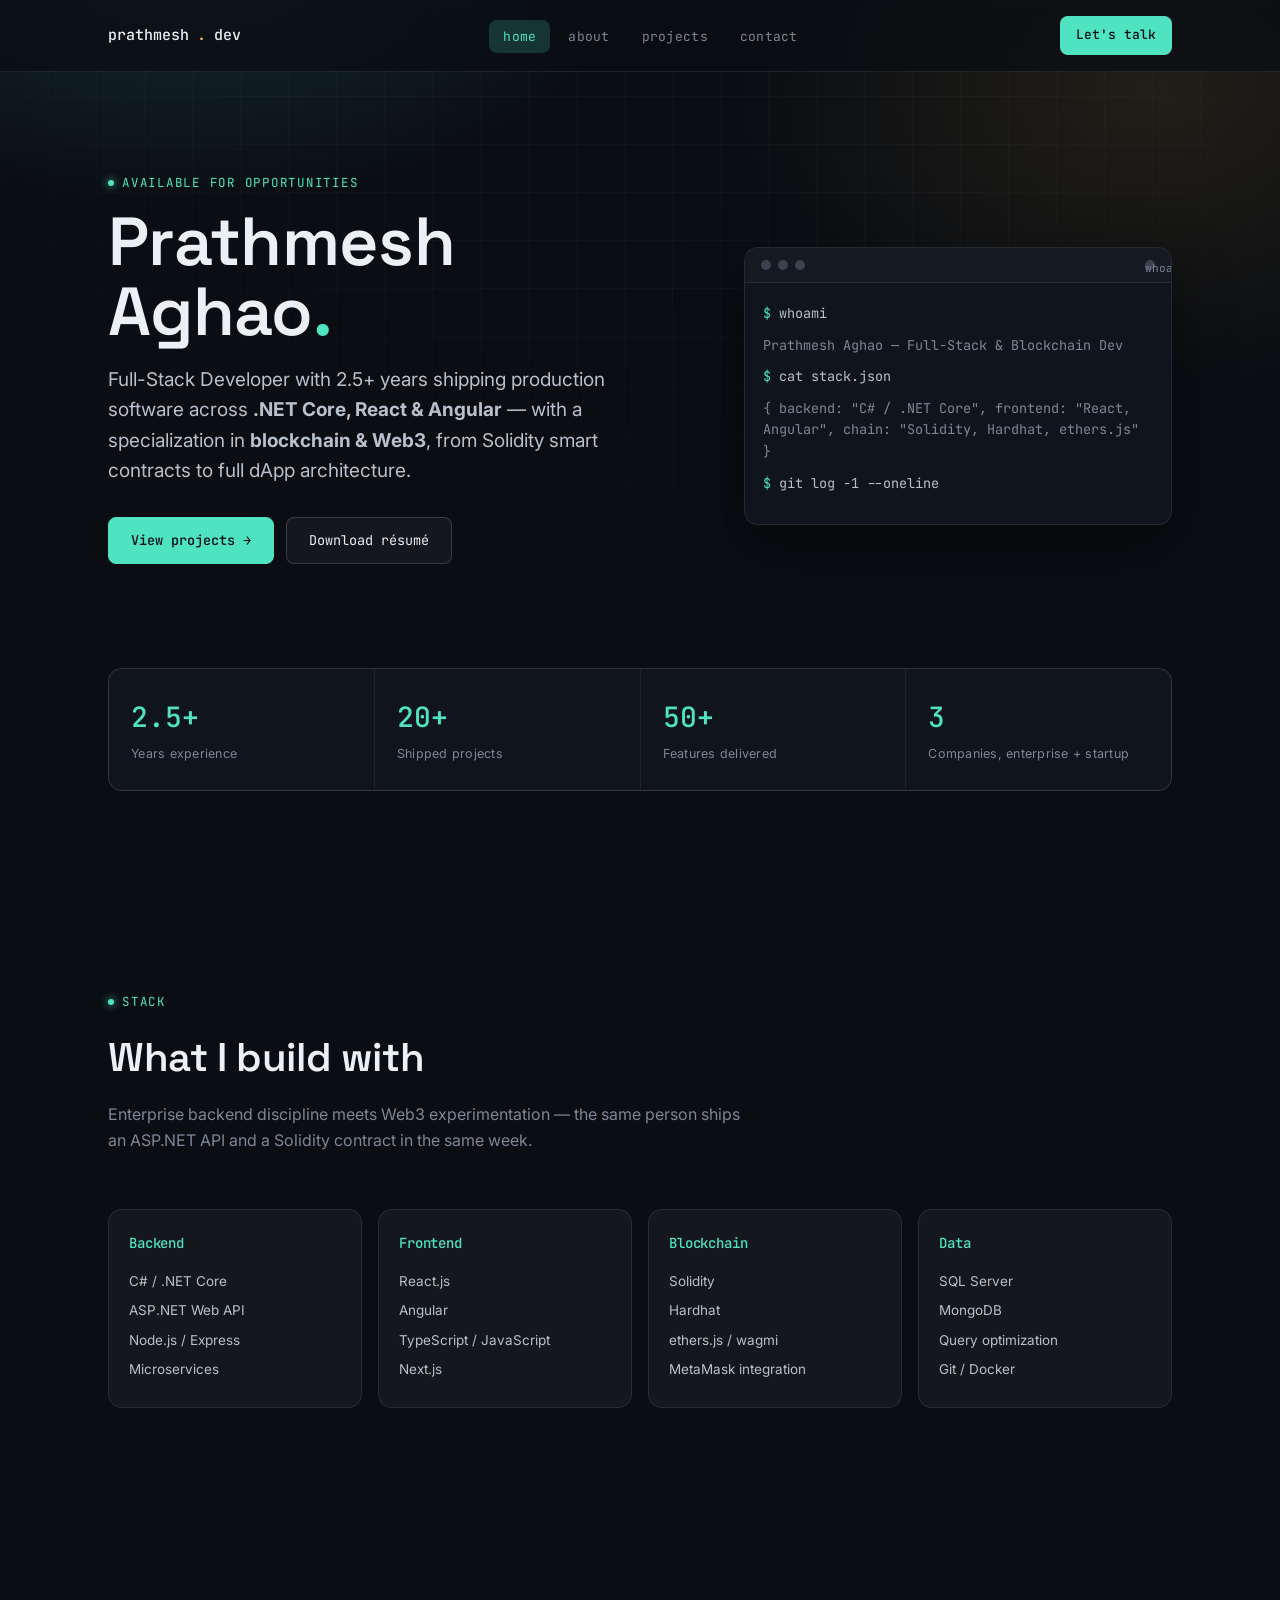
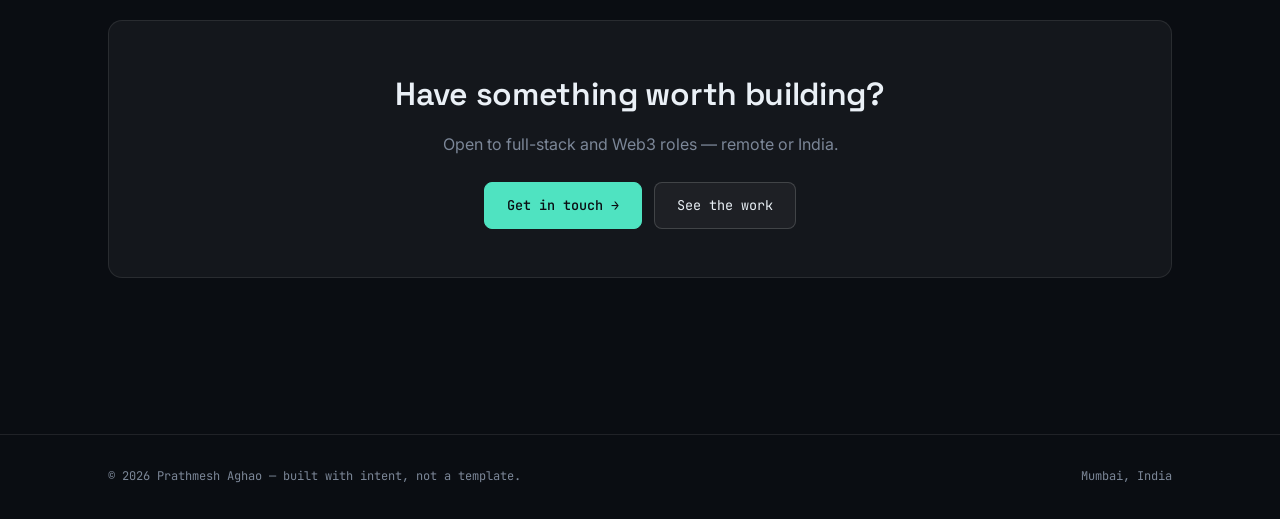
==== commit e9a57af8: "updates" ====
--- a/index.html
+++ b/index.html
@@ -1,146 +1,173 @@
-<!DOCTYPE html>
+<!doctype html>
 <html lang="en">
-<head>
-<meta charset="UTF-8">
-<meta name="viewport" content="width=device-width, initial-scale=1, shrink-to-fit=no">
-<title>Prathmesh Aghao — Full-Stack & Blockchain Developer</title>
-<meta name="description" content="Prathmesh Aghao — Full-Stack Developer building production software across .NET, React, and Ethereum smart contracts.">
-<link rel="stylesheet" href="style.css">
-</head>
-<body>
+  <head>
+    <meta charset="UTF-8" />
+    <meta
+      name="viewport"
+      content="width=device-width, initial-scale=1, shrink-to-fit=no"
+    />
+    <title>Prathmesh Aghao — Full-Stack & Blockchain Developer</title>
+    <meta
+      name="description"
+      content="Prathmesh Aghao — Full-Stack Developer building production software across .NET, React, and Ethereum smart contracts."
+    />
+    <link rel="stylesheet" href="style.css" />
+  </head>
+  <body>
+    <nav class="nav">
+      <div class="nav-inner">
+        <a href="index.html" class="nav-logo"
+          >prathmesh<span class="dot">.</span>dev</a
+        >
+        <button class="nav-toggle" aria-label="Toggle menu">menu</button>
+        <ul class="nav-links">
+          <li><a href="index.html" class="active">home</a></li>
+          <li><a href="about.html">about</a></li>
+          <li><a href="projects.html">projects</a></li>
+          <li><a href="contact.html">contact</a></li>
+        </ul>
+        <a href="contact.html" class="nav-cta">Let's talk</a>
+      </div>
+    </nav>
 
-<nav class="nav">
-  <div class="nav-inner">
-    <a href="index.html" class="nav-logo">prathmesh<span class="dot">.</span>dev</a>
-    <button class="nav-toggle" aria-label="Toggle menu">menu</button>
-    <ul class="nav-links">
-      <li><a href="index.html" class="active">home</a></li>
-      <li><a href="about.html">about</a></li>
-      <li><a href="projects.html">projects</a></li>
-      <li><a href="contact.html">contact</a></li>
-    </ul>
-    <a href="contact.html" class="nav-cta">Let's talk</a>
-  </div>
-</nav>
+    <header class="hero">
+      <div class="container hero-grid">
+        <div>
+          <div class="eyebrow">AVAILABLE FOR OPPORTUNITIES</div>
+          <h1 class="hero-name">
+            Prathmesh<br />Aghao<span class="accent">.</span>
+          </h1>
+          <p class="hero-role">
+            Full-Stack Developer with 2.5+ years shipping production software
+            across <strong>.NET Core, React &amp; Angular</strong> — with a
+            specialization in <strong>blockchain &amp; Web3</strong>, from
+            Solidity smart contracts to full dApp architecture.
+          </p>
+          <div class="hero-actions">
+            <a href="projects.html" class="btn btn-primary">View projects →</a>
+            <a
+              href="https://drive.google.com/file/d/1fqneGkzGh6LhXviR1u2pPhTGhOwsYoPb/view?usp=sharing"
+              target="_blank"
+              rel="noopener"
+              class="btn"
+              >Download résumé</a
+            >
+          </div>
+        </div>
 
-<header class="hero">
-  <div class="container hero-grid">
-    <div>
-      <div class="eyebrow">AVAILABLE FOR OPPORTUNITIES</div>
-      <h1 class="hero-name">Prathmesh<br>Aghao<span class="accent">.</span></h1>
-      <p class="hero-role">Full-Stack Developer with 2.5+ years shipping production software across <strong>.NET Core, React &amp; Angular</strong> — with a specialization in <strong>blockchain &amp; Web3</strong>, from Solidity smart contracts to full dApp architecture.</p>
-      <div class="hero-actions">
-        <a href="projects.html" class="btn btn-primary">View projects →</a>
-        <a href="https://drive.google.com/file/d/1fqneGkzGh6LhXviR1u2pPhTGhOwsYoPb/view?usp=sharing" target="_blank" rel="noopener" class="btn">Download résumé</a>
-      </div>
-    </div>
-
-    <div class="terminal reveal">
-      <div class="terminal-head">
-        <span></span><span></span><span></span>
-        <span class="label">whoami.sh</span>
-      </div>
-      <div class="terminal-body" data-lines='[
+        <div class="terminal reveal">
+          <div class="terminal-head">
+            <span></span><span></span><span></span>
+            <span class="label">whoami.sh</span>
+          </div>
+          <div
+            class="terminal-body"
+            data-lines='[
         {"type":"cmd","text":"whoami"},
         {"type":"out","text":"Prathmesh Aghao — Full-Stack &amp; Blockchain Dev"},
         {"type":"cmd","text":"cat stack.json"},
         {"type":"out","text":"{ backend: \"C# / .NET Core\", frontend: \"React, Angular\", chain: \"Solidity, Hardhat, ethers.js\" }"},
         {"type":"cmd","text":"git log -1 --oneline"},
         {"type":"out","text":"0x4fe3c1  feat: shipped 20+ features in production"}
-      ]'></div>
-    </div>
-  </div>
+      ]'
+          ></div>
+        </div>
+      </div>
 
-  <div class="container">
-    <div class="stat-bar reveal">
-      <div class="stat">
-        <div class="stat-num">2.5+</div>
-        <div class="stat-label">Years experience</div>
+      <div class="container">
+        <div class="stat-bar reveal">
+          <div class="stat">
+            <div class="stat-num">2.5+</div>
+            <div class="stat-label">Years experience</div>
+          </div>
+          <div class="stat">
+            <div class="stat-num">20+</div>
+            <div class="stat-label">Shipped projects</div>
+          </div>
+          <div class="stat">
+            <div class="stat-num">50+</div>
+            <div class="stat-label">Features delivered</div>
+          </div>
+          <div class="stat">
+            <div class="stat-num">3</div>
+            <div class="stat-label">Companies, enterprise + startup</div>
+          </div>
+        </div>
       </div>
-      <div class="stat">
-        <div class="stat-num">6</div>
-        <div class="stat-label">Shipped projects</div>
+    </header>
+
+    <section class="section">
+      <div class="container">
+        <div class="section-head reveal">
+          <div class="eyebrow">STACK</div>
+          <h2 class="section-title">What I build with</h2>
+          <p class="section-sub">
+            Enterprise backend discipline meets Web3 experimentation — the same
+            person ships an ASP.NET API and a Solidity contract in the same
+            week.
+          </p>
+        </div>
+        <div class="skill-groups reveal">
+          <div class="skill-card">
+            <h4>Backend</h4>
+            <ul>
+              <li>C# / .NET Core</li>
+              <li>ASP.NET Web API</li>
+              <li>Node.js / Express</li>
+              <li>Microservices</li>
+            </ul>
+          </div>
+          <div class="skill-card">
+            <h4>Frontend</h4>
+            <ul>
+              <li>React.js</li>
+              <li>Angular</li>
+              <li>TypeScript / JavaScript</li>
+              <li>Next.js</li>
+            </ul>
+          </div>
+          <div class="skill-card">
+            <h4>Blockchain</h4>
+            <ul>
+              <li>Solidity</li>
+              <li>Hardhat</li>
+              <li>ethers.js / wagmi</li>
+              <li>MetaMask integration</li>
+            </ul>
+          </div>
+          <div class="skill-card">
+            <h4>Data</h4>
+            <ul>
+              <li>SQL Server</li>
+              <li>MongoDB</li>
+              <li>Query optimization</li>
+              <li>Git / Docker</li>
+            </ul>
+          </div>
+        </div>
       </div>
-      <div class="stat">
-        <div class="stat-num">20+</div>
-        <div class="stat-label">Features delivered</div>
+    </section>
+
+    <section class="section">
+      <div class="container">
+        <div class="cta-band reveal">
+          <h2>Have something worth building?</h2>
+          <p>Open to full-stack and Web3 roles — remote or India.</p>
+          <div class="cta-actions">
+            <a href="contact.html" class="btn btn-primary">Get in touch →</a>
+            <a href="projects.html" class="btn">See the work</a>
+          </div>
+        </div>
       </div>
-      <div class="stat">
-        <div class="stat-num">2</div>
-        <div class="stat-label">Companies, enterprise + startup</div>
+    </section>
+
+    <footer class="footer">
+      <div class="container footer-inner">
+        <p>© 2026 Prathmesh Aghao — built with intent, not a template.</p>
+        <p>Mumbai, India</p>
       </div>
-    </div>
-  </div>
-</header>
+    </footer>
 
-<section class="section">
-  <div class="container">
-    <div class="section-head reveal">
-      <div class="eyebrow">STACK</div>
-      <h2 class="section-title">What I build with</h2>
-      <p class="section-sub">Enterprise backend discipline meets Web3 experimentation — the same person ships an ASP.NET API and a Solidity contract in the same week.</p>
-    </div>
-    <div class="skill-groups reveal">
-      <div class="skill-card">
-        <h4>Backend</h4>
-        <ul>
-          <li>C# / .NET Core</li>
-          <li>ASP.NET Web API</li>
-          <li>Node.js / Express</li>
-          <li>Microservices</li>
-        </ul>
-      </div>
-      <div class="skill-card">
-        <h4>Frontend</h4>
-        <ul>
-          <li>React.js</li>
-          <li>Angular</li>
-          <li>TypeScript</li>
-          <li>Next.js</li>
-        </ul>
-      </div>
-      <div class="skill-card">
-        <h4>Blockchain</h4>
-        <ul>
-          <li>Solidity</li>
-          <li>Hardhat</li>
-          <li>ethers.js / wagmi</li>
-          <li>MetaMask integration</li>
-        </ul>
-      </div>
-      <div class="skill-card">
-        <h4>Data</h4>
-        <ul>
-          <li>SQL Server</li>
-          <li>MongoDB</li>
-          <li>Query optimization</li>
-          <li>Git / Docker</li>
-        </ul>
-      </div>
-    </div>
-  </div>
-</section>
-
-<section class="section">
-  <div class="container">
-    <div class="cta-band reveal">
-      <h2>Have something worth building?</h2>
-      <p>Open to full-stack and Web3 roles — remote or India.</p>
-      <div class="cta-actions">
-        <a href="contact.html" class="btn btn-primary">Get in touch →</a>
-        <a href="projects.html" class="btn">See the work</a>
-      </div>
-    </div>
-  </div>
-</section>
-
-<footer class="footer">
-  <div class="container footer-inner">
-    <p>© 2026 Prathmesh Aghao — built with intent, not a template.</p>
-    <p>Kalyan, Maharashtra, India</p>
-  </div>
-</footer>
-
-<script src="script.js"></script>
-</body>
+    <script src="script.js"></script>
+  </body>
 </html>
--- a/style.css
+++ b/style.css
@@ -6,7 +6,7 @@
    blockchain actually links records together.
    ============================================================ */
 
-@import url('https://fonts.googleapis.com/css2?family=Space+Grotesk:wght@500;600;700&family=Inter:wght@400;500;600&family=JetBrains+Mono:wght@400;500&display=swap');
+@import url("https://fonts.googleapis.com/css2?family=Space+Grotesk:wght@500;600;700&family=Inter:wght@400;500;600&family=JetBrains+Mono:wght@400;500&display=swap");
 
 :root {
   --bg: #0a0d12;
@@ -27,22 +27,36 @@
   --amber: #f2b84b;
   --amber-dim: rgba(242, 184, 75, 0.35);
 
-  --font-display: 'Space Grotesk', sans-serif;
-  --font-body: 'Inter', sans-serif;
-  --font-mono: 'JetBrains Mono', monospace;
+  --font-display: "Space Grotesk", sans-serif;
+  --font-body: "Inter", sans-serif;
+  --font-mono: "JetBrains Mono", monospace;
 
   --container: 1120px;
   --radius: 14px;
   --radius-sm: 8px;
 }
 
-* { box-sizing: border-box; margin: 0; padding: 0; }
-
-html { scroll-behavior: smooth; }
+* {
+  box-sizing: border-box;
+  margin: 0;
+  padding: 0;
+}
+
+html {
+  scroll-behavior: smooth;
+}
 
 @media (prefers-reduced-motion: reduce) {
-  html { scroll-behavior: auto; }
-  *, *::before, *::after { animation-duration: 0.001ms !important; animation-iteration-count: 1 !important; transition-duration: 0.001ms !important; }
+  html {
+    scroll-behavior: auto;
+  }
+  *,
+  *::before,
+  *::after {
+    animation-duration: 0.001ms !important;
+    animation-iteration-count: 1 !important;
+    transition-duration: 0.001ms !important;
+  }
 }
 
 body {
@@ -56,33 +70,60 @@
 
 /* Ambient background grid + glow */
 body::before {
-  content: '';
+  content: "";
   position: fixed;
   inset: 0;
   z-index: -2;
   background:
-    radial-gradient(ellipse 800px 500px at 15% -10%, var(--teal-glow), transparent 60%),
-    radial-gradient(ellipse 700px 500px at 90% 10%, rgba(242, 184, 75, 0.10), transparent 60%),
+    radial-gradient(
+      ellipse 800px 500px at 15% -10%,
+      var(--teal-glow),
+      transparent 60%
+    ),
+    radial-gradient(
+      ellipse 700px 500px at 90% 10%,
+      rgba(242, 184, 75, 0.1),
+      transparent 60%
+    ),
     var(--bg);
 }
 body::after {
-  content: '';
+  content: "";
   position: fixed;
   inset: 0;
   z-index: -1;
   background-image:
-    linear-gradient(rgba(255,255,255,0.025) 1px, transparent 1px),
-    linear-gradient(90deg, rgba(255,255,255,0.025) 1px, transparent 1px);
+    linear-gradient(rgba(255, 255, 255, 0.025) 1px, transparent 1px),
+    linear-gradient(90deg, rgba(255, 255, 255, 0.025) 1px, transparent 1px);
   background-size: 48px 48px;
-  mask-image: radial-gradient(ellipse 1000px 700px at 50% 0%, black 40%, transparent 90%);
-}
-
-a { color: inherit; text-decoration: none; }
-ul { list-style: none; }
-img { max-width: 100%; display: block; }
-button { font-family: inherit; cursor: pointer; }
-
-.container { max-width: var(--container); margin: 0 auto; padding: 0 28px; }
+  mask-image: radial-gradient(
+    ellipse 1000px 700px at 50% 0%,
+    black 40%,
+    transparent 90%
+  );
+}
+
+a {
+  color: inherit;
+  text-decoration: none;
+}
+ul {
+  list-style: none;
+}
+img {
+  max-width: 100%;
+  display: block;
+}
+button {
+  font-family: inherit;
+  cursor: pointer;
+}
+
+.container {
+  max-width: var(--container);
+  margin: 0 auto;
+  padding: 0 28px;
+}
 
 .eyebrow {
   font-family: var(--font-mono);
@@ -94,19 +135,48 @@
   gap: 8px;
   margin-bottom: 14px;
 }
-.eyebrow::before { content: ''; width: 6px; height: 6px; border-radius: 50%; background: var(--teal); box-shadow: 0 0 8px var(--teal); }
-
-h1, h2, h3, h4 { font-family: var(--font-display); font-weight: 600; letter-spacing: -0.01em; color: var(--text-primary); }
-
-.section { padding: 96px 0; position: relative; }
-.section-head { max-width: 640px; margin-bottom: 56px; }
-.section-title { font-size: clamp(28px, 4vw, 40px); margin-bottom: 12px; }
-.section-sub { color: var(--text-muted); font-size: 16px; }
+.eyebrow::before {
+  content: "";
+  width: 6px;
+  height: 6px;
+  border-radius: 50%;
+  background: var(--teal);
+  box-shadow: 0 0 8px var(--teal);
+}
+
+h1,
+h2,
+h3,
+h4 {
+  font-family: var(--font-display);
+  font-weight: 600;
+  letter-spacing: -0.01em;
+  color: var(--text-primary);
+}
+
+.section {
+  padding: 96px 0;
+  position: relative;
+}
+.section-head {
+  max-width: 640px;
+  margin-bottom: 56px;
+}
+.section-title {
+  font-size: clamp(28px, 4vw, 40px);
+  margin-bottom: 12px;
+}
+.section-sub {
+  color: var(--text-muted);
+  font-size: 16px;
+}
 
 /* ---------- Nav ---------- */
 .nav {
   position: fixed;
-  top: 0; left: 0; right: 0;
+  top: 0;
+  left: 0;
+  right: 0;
   z-index: 100;
   background: rgba(10, 13, 18, 0.72);
   backdrop-filter: blur(14px);
@@ -130,19 +200,33 @@
   align-items: center;
   gap: 8px;
 }
-.nav-logo .dot { color: var(--amber); }
-.nav-links { display: flex; align-items: center; gap: 4px; }
+.nav-logo .dot {
+  color: var(--amber);
+}
+.nav-links {
+  display: flex;
+  align-items: center;
+  gap: 4px;
+}
 .nav-links a {
   font-family: var(--font-mono);
   font-size: 13px;
   color: var(--text-muted);
   padding: 8px 14px;
   border-radius: var(--radius-sm);
-  transition: color 0.2s, background 0.2s;
+  transition:
+    color 0.2s,
+    background 0.2s;
   letter-spacing: 0.02em;
 }
-.nav-links a:hover { color: var(--text-primary); background: var(--glass); }
-.nav-links a.active { color: var(--teal); background: var(--teal-glow); }
+.nav-links a:hover {
+  color: var(--text-primary);
+  background: var(--glass);
+}
+.nav-links a.active {
+  color: var(--teal);
+  background: var(--teal-glow);
+}
 .nav-cta {
   font-family: var(--font-mono);
   font-size: 13px;
@@ -151,10 +235,17 @@
   padding: 9px 16px;
   border-radius: var(--radius-sm);
   font-weight: 500;
-  transition: filter 0.2s, transform 0.2s;
-}
-.nav-cta:hover { filter: brightness(1.1); transform: translateY(-1px); }
-.nav-toggle { display: none; }
+  transition:
+    filter 0.2s,
+    transform 0.2s;
+}
+.nav-cta:hover {
+  filter: brightness(1.1);
+  transform: translateY(-1px);
+}
+.nav-toggle {
+  display: none;
+}
 
 /* ---------- Buttons ---------- */
 .btn {
@@ -169,14 +260,21 @@
   transition: all 0.2s ease;
   background: var(--glass);
 }
-.btn:hover { border-color: var(--teal-dim); background: var(--glass-strong); transform: translateY(-1px); }
+.btn:hover {
+  border-color: var(--teal-dim);
+  background: var(--glass-strong);
+  transform: translateY(-1px);
+}
 .btn-primary {
   background: var(--teal);
   color: var(--bg);
   border-color: var(--teal);
   font-weight: 500;
 }
-.btn-primary:hover { filter: brightness(1.1); box-shadow: 0 0 24px var(--teal-glow); }
+.btn-primary:hover {
+  filter: brightness(1.1);
+  box-shadow: 0 0 24px var(--teal-glow);
+}
 
 /* ---------- Hero ---------- */
 .hero {
@@ -194,21 +292,28 @@
   line-height: 1.03;
   margin-bottom: 18px;
 }
-.hero-name .accent { color: var(--teal); }
+.hero-name .accent {
+  color: var(--teal);
+}
 .hero-role {
   font-size: clamp(16px, 2vw, 19px);
   color: var(--text-secondary);
   max-width: 520px;
   margin-bottom: 30px;
 }
-.hero-actions { display: flex; gap: 12px; flex-wrap: wrap; margin-bottom: 40px; }
+.hero-actions {
+  display: flex;
+  gap: 12px;
+  flex-wrap: wrap;
+  margin-bottom: 40px;
+}
 
 .terminal {
   background: var(--bg-elevated);
   border: 1px solid var(--border);
   border-radius: var(--radius);
   overflow: hidden;
-  box-shadow: 0 20px 60px rgba(0,0,0,0.4);
+  box-shadow: 0 20px 60px rgba(0, 0, 0, 0.4);
 }
 .terminal-head {
   display: flex;
@@ -218,19 +323,47 @@
   border-bottom: 1px solid var(--border);
   background: var(--bg-elevated-2);
 }
-.terminal-head span { width: 10px; height: 10px; border-radius: 50%; background: #3a4150; }
-.terminal-head .label { margin-left: auto; font-family: var(--font-mono); font-size: 11px; color: var(--text-muted); }
+.terminal-head span {
+  width: 10px;
+  height: 10px;
+  border-radius: 50%;
+  background: #3a4150;
+}
+.terminal-head .label {
+  margin-left: auto;
+  font-family: var(--font-mono);
+  font-size: 11px;
+  color: var(--text-muted);
+}
 .terminal-body {
   padding: 20px 18px;
   font-family: var(--font-mono);
   font-size: 13.5px;
   min-height: 210px;
 }
-.terminal-body .line { color: var(--text-secondary); margin-bottom: 10px; }
-.terminal-body .prompt { color: var(--teal); }
-.terminal-body .out { color: var(--text-muted); }
-.terminal-body .cursor { display: inline-block; width: 7px; height: 15px; background: var(--teal); vertical-align: middle; animation: blink 1s step-end infinite; }
-@keyframes blink { 50% { opacity: 0; } }
+.terminal-body .line {
+  color: var(--text-secondary);
+  margin-bottom: 10px;
+}
+.terminal-body .prompt {
+  color: var(--teal);
+}
+.terminal-body .out {
+  color: var(--text-muted);
+}
+.terminal-body .cursor {
+  display: inline-block;
+  width: 7px;
+  height: 15px;
+  background: var(--teal);
+  vertical-align: middle;
+  animation: blink 1s step-end infinite;
+}
+@keyframes blink {
+  50% {
+    opacity: 0;
+  }
+}
 
 /* ---------- Stat bar ---------- */
 .stat-bar {
@@ -248,26 +381,57 @@
   padding: 26px 22px;
   text-align: left;
 }
-.stat-num { font-family: var(--font-mono); font-size: 28px; color: var(--teal); font-weight: 500; }
-.stat-label { font-size: 12.5px; color: var(--text-muted); margin-top: 4px; letter-spacing: 0.02em; }
+.stat-num {
+  font-family: var(--font-mono);
+  font-size: 28px;
+  color: var(--teal);
+  font-weight: 500;
+}
+.stat-label {
+  font-size: 12.5px;
+  color: var(--text-muted);
+  margin-top: 4px;
+  letter-spacing: 0.02em;
+}
 
 /* ---------- Skills ---------- */
-.skill-groups { display: grid; grid-template-columns: repeat(4, 1fr); gap: 16px; }
+.skill-groups {
+  display: grid;
+  grid-template-columns: repeat(4, 1fr);
+  gap: 16px;
+}
 .skill-card {
   background: var(--glass);
   border: 1px solid var(--border);
   border-radius: var(--radius);
   padding: 22px 20px;
-  transition: border-color 0.25s, transform 0.25s;
-}
-.skill-card:hover { border-color: var(--teal-dim); transform: translateY(-3px); }
-.skill-card h4 { font-size: 14px; margin-bottom: 12px; color: var(--teal); font-family: var(--font-mono); font-weight: 500; }
-.skill-card ul li { font-size: 13.5px; color: var(--text-secondary); padding: 4px 0; }
+  transition:
+    border-color 0.25s,
+    transform 0.25s;
+}
+.skill-card:hover {
+  border-color: var(--teal-dim);
+  transform: translateY(-3px);
+}
+.skill-card h4 {
+  font-size: 14px;
+  margin-bottom: 12px;
+  color: var(--teal);
+  font-family: var(--font-mono);
+  font-weight: 500;
+}
+.skill-card ul li {
+  font-size: 13.5px;
+  color: var(--text-secondary);
+  padding: 4px 0;
+}
 
 /* ---------- Chained blocks (signature component) ---------- */
-.chain { position: relative; }
+.chain {
+  position: relative;
+}
 .chain::before {
-  content: '';
+  content: "";
   position: absolute;
   left: 27px;
   top: 14px;
@@ -283,11 +447,14 @@
   margin-bottom: 28px;
 }
 .block-node {
-  width: 56px; height: 56px;
+  width: 56px;
+  height: 56px;
   border-radius: 12px;
   background: var(--bg-elevated);
   border: 1px solid var(--border-strong);
-  display: flex; align-items: center; justify-content: center;
+  display: flex;
+  align-items: center;
+  justify-content: center;
   font-family: var(--font-mono);
   font-size: 11px;
   color: var(--teal);
@@ -299,9 +466,34 @@
   border: 1px solid var(--border);
   border-radius: var(--radius);
   padding: 26px 26px;
-  transition: border-color 0.25s, transform 0.25s, background 0.25s;
-}
-.block-card:hover { border-color: var(--teal-dim); background: var(--glass-strong); }
+  transition:
+    border-color 0.25s,
+    transform 0.25s,
+    background 0.25s;
+}
+.block-card:hover {
+  border-color: var(--teal-dim);
+  background: var(--glass-strong);
+}
+.block-thumb {
+  width: 100%;
+  aspect-ratio: 16 / 9;
+  border-radius: var(--radius-sm);
+  overflow: hidden;
+  border: 1px solid var(--border);
+  margin-bottom: 18px;
+  background: var(--bg-elevated);
+}
+.block-thumb img {
+  width: 100%;
+  height: 100%;
+  object-fit: cover;
+  display: block;
+  transition: transform 0.4s ease;
+}
+.block-card:hover .block-thumb img {
+  transform: scale(1.04);
+}
 .block-hash {
   font-family: var(--font-mono);
   font-size: 11.5px;
@@ -309,10 +501,24 @@
   margin-bottom: 8px;
   letter-spacing: 0.02em;
 }
-.block-hash .amber { color: var(--amber); }
-.block-title { font-size: 20px; margin-bottom: 8px; }
-.block-desc { color: var(--text-secondary); font-size: 14.5px; margin-bottom: 16px; }
-.block-tags { display: flex; flex-wrap: wrap; gap: 8px; margin-bottom: 16px; }
+.block-hash .amber {
+  color: var(--amber);
+}
+.block-title {
+  font-size: 20px;
+  margin-bottom: 8px;
+}
+.block-desc {
+  color: var(--text-secondary);
+  font-size: 14.5px;
+  margin-bottom: 16px;
+}
+.block-tags {
+  display: flex;
+  flex-wrap: wrap;
+  gap: 8px;
+  margin-bottom: 16px;
+}
 .tag {
   font-family: var(--font-mono);
   font-size: 11.5px;
@@ -322,33 +528,170 @@
   color: var(--teal);
   border: 1px solid var(--teal-dim);
 }
-.block-links { display: flex; gap: 18px; }
-.block-links a { font-family: var(--font-mono); font-size: 12.5px; color: var(--text-secondary); display: inline-flex; align-items: center; gap: 6px; transition: color 0.2s; }
-.block-links a:hover { color: var(--teal); }
-.block-meta { font-family: var(--font-mono); font-size: 12px; color: var(--text-muted); margin-top: 2px; }
-
+.block-links {
+  display: flex;
+  gap: 18px;
+}
+.block-links a {
+  font-family: var(--font-mono);
+  font-size: 12.5px;
+  color: var(--text-secondary);
+  display: inline-flex;
+  align-items: center;
+  gap: 6px;
+  transition: color 0.2s;
+}
+.block-links a:hover {
+  color: var(--teal);
+}
+.block-meta {
+  font-family: var(--font-mono);
+  font-size: 12px;
+  color: var(--text-muted);
+  margin-top: 2px;
+}
+/* ---------- Grid variant of chain (compact project cards, 3 per row) ---------- */
+.chain-grid {
+  display: grid;
+  grid-template-columns: repeat(3, 1fr);
+  gap: 22px;
+}
+.chain-grid::before {
+  display: none;
+}
+.chain-grid .block {
+  display: block;
+  margin-bottom: 0;
+  position: relative;
+}
+.chain-grid .block-node {
+  position: absolute;
+  top: -14px;
+  left: 18px;
+  width: 32px;
+  height: 32px;
+  font-size: 10px;
+  border-radius: 9px;
+  box-shadow: 0 0 0 4px var(--bg);
+}
+.chain-grid .block-card {
+  padding: 24px 18px 18px;
+  height: 100%;
+  display: flex;
+  flex-direction: column;
+}
+.chain-grid .block-thumb {
+  aspect-ratio: 16 / 10;
+  margin-bottom: 14px;
+}
+.chain-grid .block-hash {
+  font-size: 10.5px;
+  margin-bottom: 6px;
+}
+.chain-grid .block-title {
+  font-size: 17px;
+  margin-bottom: 6px;
+}
+.chain-grid .block-desc {
+  font-size: 13px;
+  margin-bottom: 12px;
+  flex: 1;
+}
+.chain-grid .block-tags {
+  gap: 6px;
+  margin-bottom: 12px;
+}
+.chain-grid .block-tags .tag {
+  font-size: 10.5px;
+  padding: 4px 8px;
+}
+.chain-grid .block-links {
+  gap: 14px;
+}
+.chain-grid .block-links a {
+  font-size: 11.5px;
+}
+
+@media (max-width: 980px) {
+  .chain-grid {
+    grid-template-columns: repeat(2, 1fr);
+  }
+}
+@media (max-width: 640px) {
+  .chain-grid {
+    grid-template-columns: 1fr;
+  }
+}
 /* ---------- Timeline (about page reuse of chain) ---------- */
-.timeline-role { font-size: 12px; font-family: var(--font-mono); color: var(--amber); margin-bottom: 6px; }
-.timeline-list { list-style: none; margin-top: 12px; }
-.timeline-list li { font-size: 14px; color: var(--text-secondary); padding: 5px 0 5px 18px; position: relative; }
-.timeline-list li::before { content: '›'; position: absolute; left: 0; color: var(--teal); }
+.timeline-role {
+  font-size: 12px;
+  font-family: var(--font-mono);
+  color: var(--amber);
+  margin-bottom: 6px;
+}
+.timeline-list {
+  list-style: none;
+  margin-top: 12px;
+}
+.timeline-list li {
+  font-size: 14px;
+  color: var(--text-secondary);
+  padding: 5px 0 5px 18px;
+  position: relative;
+}
+.timeline-list li::before {
+  content: "›";
+  position: absolute;
+  left: 0;
+  color: var(--teal);
+}
 
 /* ---------- About page ---------- */
-.about-grid { display: grid; grid-template-columns: 0.9fr 1.1fr; gap: 56px; align-items: start; }
+.about-grid {
+  display: grid;
+  grid-template-columns: 0.9fr 1.1fr;
+  gap: 56px;
+  align-items: start;
+}
 .about-photo {
   border-radius: var(--radius);
   border: 1px solid var(--border);
   overflow: hidden;
   background: var(--bg-elevated);
 }
-.about-photo img { width: 100%; }
-.info-grid { display: grid; grid-template-columns: 1fr 1fr; gap: 16px 24px; margin-top: 28px; }
-.info-item { border-left: 2px solid var(--border); padding-left: 12px; }
-.info-item .k { font-family: var(--font-mono); font-size: 11px; color: var(--text-muted); text-transform: uppercase; letter-spacing: 0.05em; margin-bottom: 4px; }
-.info-item .v { font-size: 14.5px; color: var(--text-primary); }
+.about-photo img {
+  width: 100%;
+}
+.info-grid {
+  display: grid;
+  grid-template-columns: 1fr 1fr;
+  gap: 16px 24px;
+  margin-top: 28px;
+}
+.info-item {
+  border-left: 2px solid var(--border);
+  padding-left: 12px;
+}
+.info-item .k {
+  font-family: var(--font-mono);
+  font-size: 11px;
+  color: var(--text-muted);
+  text-transform: uppercase;
+  letter-spacing: 0.05em;
+  margin-bottom: 4px;
+}
+.info-item .v {
+  font-size: 14.5px;
+  color: var(--text-primary);
+}
 
 /* ---------- Contact ---------- */
-.contact-grid { display: grid; grid-template-columns: 1fr 1fr; gap: 40px; align-items: start; }
+.contact-grid {
+  display: grid;
+  grid-template-columns: 1fr 1fr;
+  gap: 40px;
+  align-items: start;
+}
 .contact-card {
   background: var(--glass);
   border: 1px solid var(--border);
@@ -358,23 +701,59 @@
   display: flex;
   align-items: center;
   gap: 16px;
-  transition: border-color 0.2s, transform 0.2s;
-}
-.contact-card:hover { border-color: var(--teal-dim); transform: translateX(4px); }
+  transition:
+    border-color 0.2s,
+    transform 0.2s;
+}
+.contact-card:hover {
+  border-color: var(--teal-dim);
+  transform: translateX(4px);
+}
 .contact-icon {
-  width: 42px; height: 42px; border-radius: 10px;
+  width: 42px;
+  height: 42px;
+  border-radius: 10px;
   background: var(--teal-glow);
   color: var(--teal);
-  display: flex; align-items: center; justify-content: center;
+  display: flex;
+  align-items: center;
+  justify-content: center;
   font-family: var(--font-mono);
   flex-shrink: 0;
-}
-.contact-card .k { font-family: var(--font-mono); font-size: 11px; color: var(--text-muted); text-transform: uppercase; letter-spacing: 0.05em; }
-.contact-card .v { font-size: 14.5px; color: var(--text-primary); margin-top: 2px; }
-
-.form-field { margin-bottom: 18px; }
-.form-field label { display: block; font-family: var(--font-mono); font-size: 12px; color: var(--text-muted); margin-bottom: 8px; }
-.form-field input, .form-field textarea {
+  overflow: hidden;
+}
+.contact-icon img {
+  width: 20px;
+  height: 20px;
+  object-fit: contain;
+  filter: brightness(0) saturate(100%) invert(78%) sepia(44%) saturate(429%)
+    hue-rotate(110deg) brightness(97%) contrast(90%);
+}
+.contact-card .k {
+  font-family: var(--font-mono);
+  font-size: 11px;
+  color: var(--text-muted);
+  text-transform: uppercase;
+  letter-spacing: 0.05em;
+}
+.contact-card .v {
+  font-size: 14.5px;
+  color: var(--text-primary);
+  margin-top: 2px;
+}
+
+.form-field {
+  margin-bottom: 18px;
+}
+.form-field label {
+  display: block;
+  font-family: var(--font-mono);
+  font-size: 12px;
+  color: var(--text-muted);
+  margin-bottom: 8px;
+}
+.form-field input,
+.form-field textarea {
   width: 100%;
   background: var(--bg-elevated);
   border: 1px solid var(--border);
@@ -386,19 +765,35 @@
   resize: vertical;
   transition: border-color 0.2s;
 }
-.form-field input:focus, .form-field textarea:focus { outline: none; border-color: var(--teal); box-shadow: 0 0 0 3px var(--teal-glow); }
-.social-row { display: flex; gap: 12px; margin-top: 24px; }
+.form-field input:focus,
+.form-field textarea:focus {
+  outline: none;
+  border-color: var(--teal);
+  box-shadow: 0 0 0 3px var(--teal-glow);
+}
+.social-row {
+  display: flex;
+  gap: 12px;
+  margin-top: 24px;
+}
 .social-row a {
-  width: 42px; height: 42px;
+  width: 42px;
+  height: 42px;
   border-radius: 10px;
   border: 1px solid var(--border);
-  display: flex; align-items: center; justify-content: center;
+  display: flex;
+  align-items: center;
+  justify-content: center;
   font-family: var(--font-mono);
   font-size: 13px;
   color: var(--text-secondary);
   transition: all 0.2s;
 }
-.social-row a:hover { border-color: var(--teal-dim); color: var(--teal); transform: translateY(-2px); }
+.social-row a:hover {
+  border-color: var(--teal-dim);
+  color: var(--teal);
+  transform: translateY(-2px);
+}
 
 /* ---------- Footer ---------- */
 .footer {
@@ -406,8 +801,18 @@
   padding: 32px 0;
   margin-top: 60px;
 }
-.footer-inner { display: flex; justify-content: space-between; align-items: center; flex-wrap: wrap; gap: 12px; }
-.footer-inner p { font-family: var(--font-mono); font-size: 12px; color: var(--text-muted); }
+.footer-inner {
+  display: flex;
+  justify-content: space-between;
+  align-items: center;
+  flex-wrap: wrap;
+  gap: 12px;
+}
+.footer-inner p {
+  font-family: var(--font-mono);
+  font-size: 12px;
+  color: var(--text-muted);
+}
 
 /* ---------- CTA band ---------- */
 .cta-band {
@@ -418,40 +823,115 @@
   text-align: center;
   margin-top: 20px;
 }
-.cta-band h2 { font-size: clamp(24px, 3vw, 32px); margin-bottom: 12px; }
-.cta-band p { color: var(--text-muted); margin-bottom: 24px; }
-.cta-actions { display: flex; gap: 12px; justify-content: center; flex-wrap: wrap; }
+.cta-band h2 {
+  font-size: clamp(24px, 3vw, 32px);
+  margin-bottom: 12px;
+}
+.cta-band p {
+  color: var(--text-muted);
+  margin-bottom: 24px;
+}
+.cta-actions {
+  display: flex;
+  gap: 12px;
+  justify-content: center;
+  flex-wrap: wrap;
+}
 
 /* ---------- Reveal on scroll ---------- */
-.reveal { opacity: 0; transform: translateY(18px); transition: opacity 0.6s ease, transform 0.6s ease; }
-.reveal.in { opacity: 1; transform: translateY(0); }
+.reveal {
+  opacity: 0;
+  transform: translateY(18px);
+  transition:
+    opacity 0.6s ease,
+    transform 0.6s ease;
+}
+.reveal.in {
+  opacity: 1;
+  transform: translateY(0);
+}
 
 /* ---------- Focus visibility ---------- */
-a:focus-visible, button:focus-visible, input:focus-visible, textarea:focus-visible {
+a:focus-visible,
+button:focus-visible,
+input:focus-visible,
+textarea:focus-visible {
   outline: 2px solid var(--teal);
   outline-offset: 2px;
 }
 
 /* ---------- Responsive ---------- */
 @media (max-width: 900px) {
-  .hero-grid { grid-template-columns: 1fr; }
-  .stat-bar { grid-template-columns: repeat(2, 1fr); }
-  .skill-groups { grid-template-columns: repeat(2, 1fr); }
-  .about-grid { grid-template-columns: 1fr; }
-  .contact-grid { grid-template-columns: 1fr; }
+  .hero-grid {
+    grid-template-columns: 1fr;
+  }
+  .stat-bar {
+    grid-template-columns: repeat(2, 1fr);
+  }
+  .skill-groups {
+    grid-template-columns: repeat(2, 1fr);
+  }
+  .about-grid {
+    grid-template-columns: 1fr;
+  }
+  .contact-grid {
+    grid-template-columns: 1fr;
+  }
 }
 
 @media (max-width: 720px) {
-  .nav-links { position: fixed; top: 63px; left: 0; right: 0; background: var(--bg-elevated); flex-direction: column; align-items: stretch; padding: 12px; border-bottom: 1px solid var(--border); display: none; }
-  .nav-links.open { display: flex; }
-  .nav-links a { padding: 12px 14px; }
-  .nav-toggle { display: block; background: none; border: 1px solid var(--border); color: var(--text-primary); border-radius: var(--radius-sm); padding: 8px 12px; font-family: var(--font-mono); }
-  .nav-cta { display: none; }
-  .section { padding: 64px 0; }
-  .hero { padding: 130px 0 60px; }
-  .stat-bar { grid-template-columns: 1fr 1fr; }
-  .skill-groups { grid-template-columns: 1fr; }
-  .block { grid-template-columns: 44px 1fr; gap: 16px; }
-  .block-node { width: 44px; height: 44px; font-size: 10px; }
-  .chain::before { left: 21px; }
-}
+  .nav-links {
+    position: fixed;
+    top: 63px;
+    left: 0;
+    right: 0;
+    background: var(--bg-elevated);
+    flex-direction: column;
+    align-items: stretch;
+    padding: 12px;
+    border-bottom: 1px solid var(--border);
+    display: none;
+  }
+  .nav-links.open {
+    display: flex;
+  }
+  .nav-links a {
+    padding: 12px 14px;
+  }
+  .nav-toggle {
+    display: block;
+    background: none;
+    border: 1px solid var(--border);
+    color: var(--text-primary);
+    border-radius: var(--radius-sm);
+    padding: 8px 12px;
+    font-family: var(--font-mono);
+  }
+  .nav-cta {
+    display: none;
+  }
+  .section {
+    padding: 64px 0;
+  }
+  .hero {
+    padding: 130px 0 60px;
+  }
+  .stat-bar {
+    grid-template-columns: 1fr 1fr;
+  }
+  .skill-groups {
+    grid-template-columns: 1fr;
+  }
+  .block {
+    grid-template-columns: 44px 1fr;
+    gap: 16px;
+  }
+  .block-node {
+    width: 44px;
+    height: 44px;
+    font-size: 10px;
+  }
+  .chain::before {
+    left: 21px;
+  }
+}
